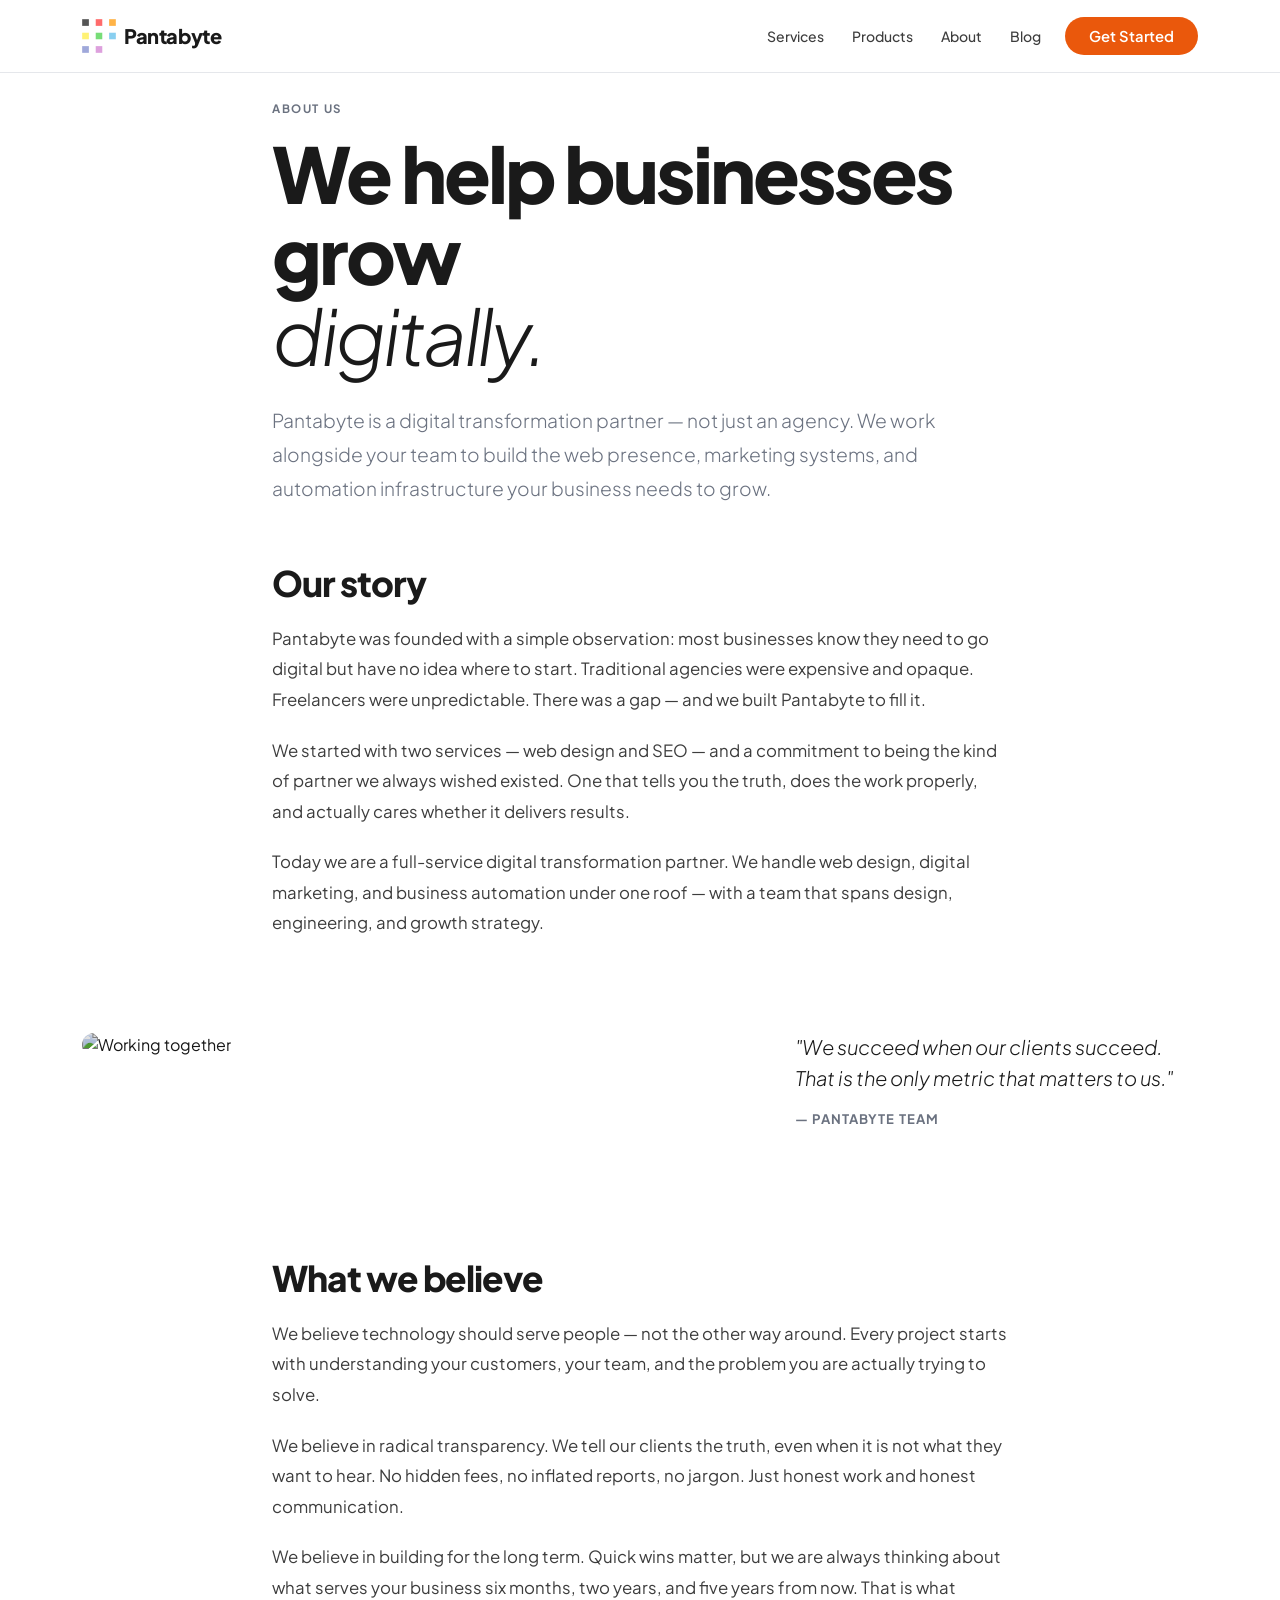
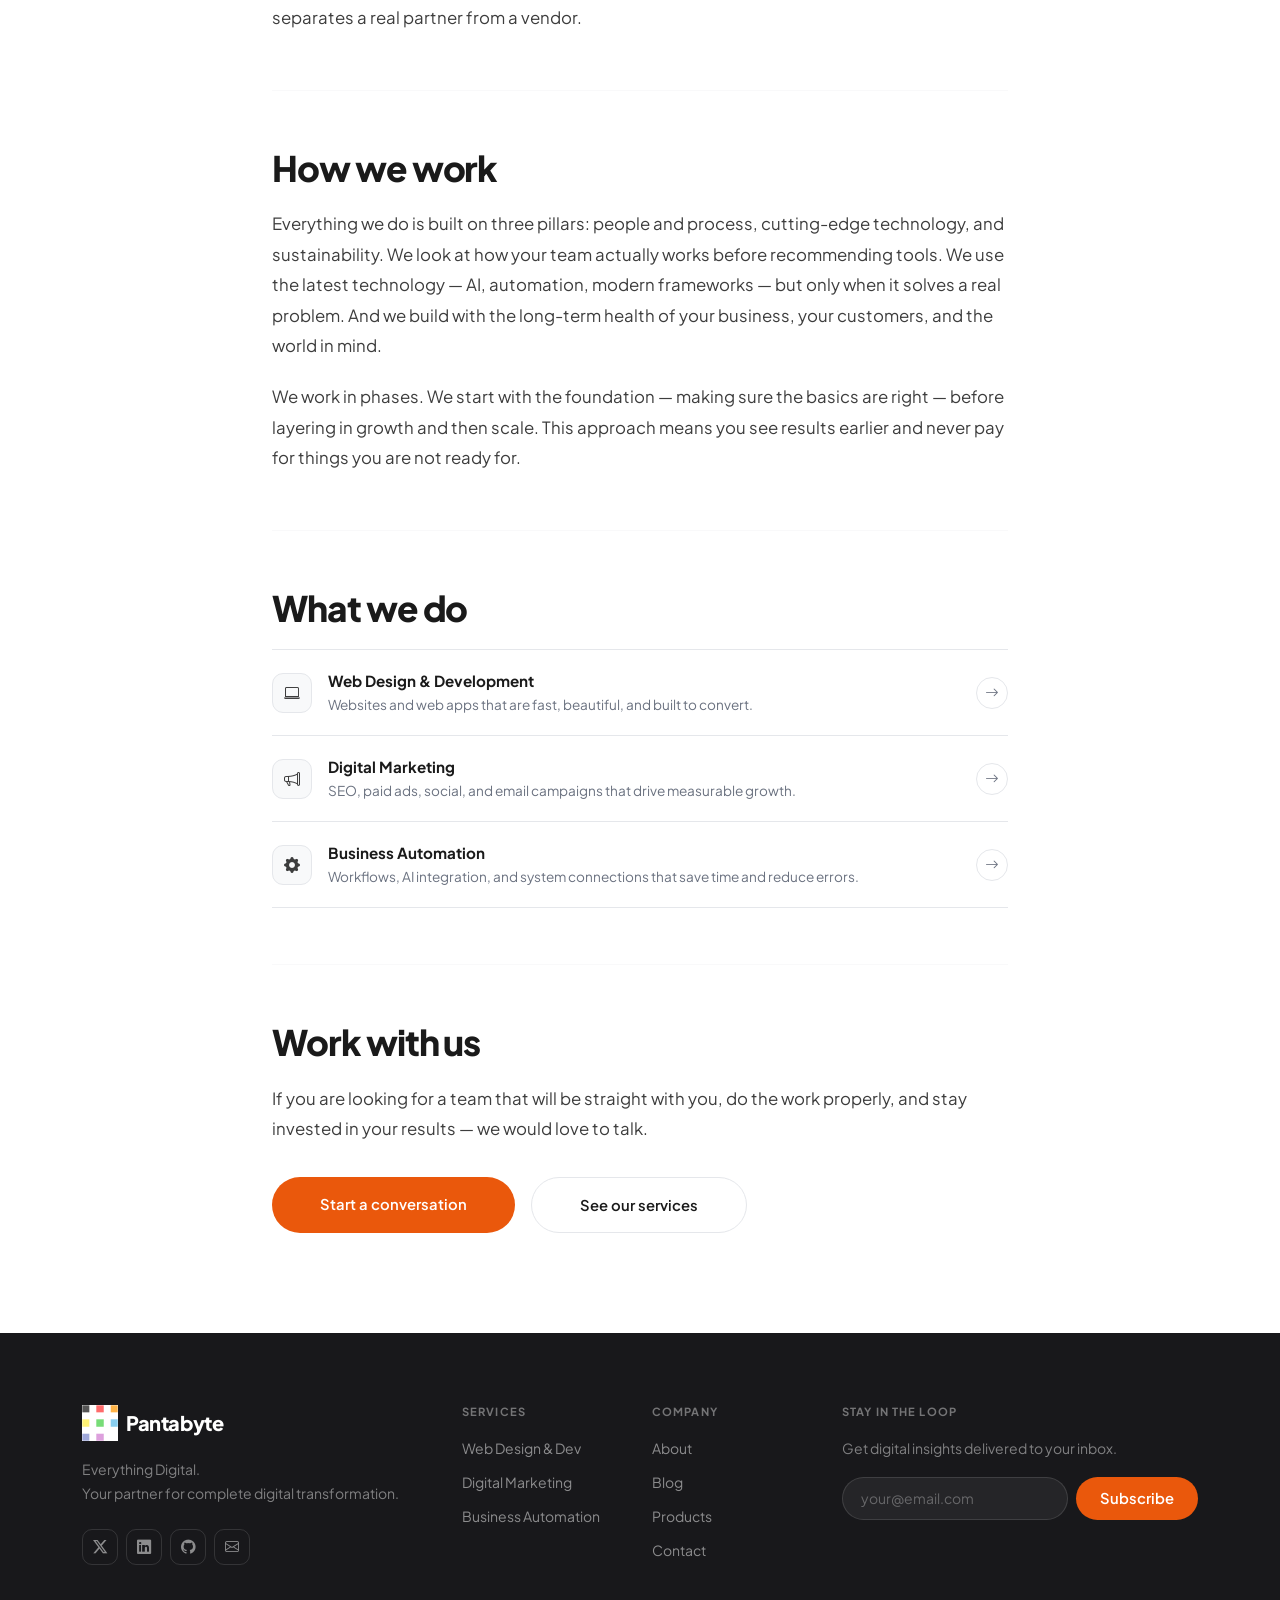
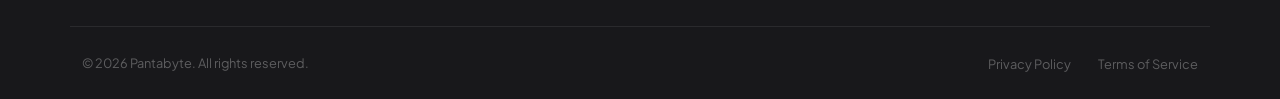
==== about.html @ 89fb47f7 "Add files via upload" ====
<!doctype html>
<html lang="en">
  <head>
    <meta charset="UTF-8" />
    <meta name="viewport" content="width=device-width, initial-scale=1.0" />
    <title>About — Pantabyte</title>
    <meta
      name="description"
      content="Learn about Pantabyte — who we are, what we believe, and why we do what we do."
    />

    <link
      href="https://cdn.jsdelivr.net/npm/bootstrap@5.3.3/dist/css/bootstrap.min.css"
      rel="stylesheet"
    />
    <link
      href="https://cdn.jsdelivr.net/npm/bootstrap-icons@1.11.3/font/bootstrap-icons.min.css"
      rel="stylesheet"
    />
    <link
      href="https://fonts.googleapis.com/css2?family=Plus+Jakarta+Sans:ital,wght@0,300;0,400;0,500;0,600;0,700;0,800;1,300;1,400&display=swap"
      rel="stylesheet"
    />

    <link rel="stylesheet" href="style.css" />
  </head>
  <body>
    <!-- Navbar -->
    <nav class="pb-nav navbar navbar-expand-lg">
      <div class="container-xl">
        <a
          href="index.html"
          class="navbar-brand d-flex align-items-center gap-2"
        >
          <img
            src="assets/images/Logo.png"
            alt="Pantabyte"
            class="pb-nav-logo"
          />
          <span class="pb-nav-brand">Pantabyte</span>
        </a>
        <button
          class="navbar-toggler border-0 shadow-none"
          type="button"
          data-bs-toggle="collapse"
          data-bs-target="#pbNav"
        >
          <i class="bi bi-list fs-2 pb-toggler-icon"></i>
        </button>
        <div class="collapse navbar-collapse" id="pbNav">
          <ul
            class="navbar-nav ms-auto align-items-lg-center gap-lg-1 mt-3 mt-lg-0"
          >
            <li class="nav-item">
              <a class="nav-link pb-nav-link" href="services.html">Services</a>
            </li>
            <li class="nav-item">
              <a class="nav-link pb-nav-link" href="products.html">Products</a>
            </li>
            <li class="nav-item">
              <a class="nav-link pb-nav-link" href="about.html">About</a>
            </li>
            <li class="nav-item">
              <a class="nav-link pb-nav-link" href="blog.html">Blog</a>
            </li>
            <li class="nav-item ms-lg-2 mt-2 mt-lg-0">
              <a
                href="contact.html"
                class="btn pb-btn-primary rounded-pill px-4 py-2"
                >Get Started</a
              >
            </li>
          </ul>
        </div>
      </div>
    </nav>

    <!-- About content -->
    <main class="pb-about-simple">
      <div class="container-xl">
        <div class="row justify-content-center">
          <div class="col-lg-8">
            <!-- Intro -->
            <p class="pb-as-label">About us</p>
            <h1 class="pb-as-h1">
              We help businesses grow<br />
              <em>digitally.</em>
            </h1>

            <p class="pb-as-lead">
              Pantabyte is a digital transformation partner — not just an
              agency. We work alongside your team to build the web presence,
              marketing systems, and automation infrastructure your business
              needs to grow.
            </p>
          </div>
        </div>
      </div>

      <!-- Full width image -->
      <!-- <div class="pb-as-img-full">
        <img
          src="https://picsum.photos/id/1005/1400/600"
          alt="Pantabyte team"
        />
      </div> -->

      <div class="container-xl">
        <div class="row justify-content-center">
          <div class="col-lg-8">
            <!-- Our story -->
            <h2 class="pb-as-h2">Our story</h2>
            <p class="pb-as-p">
              Pantabyte was founded with a simple observation: most businesses
              know they need to go digital but have no idea where to start.
              Traditional agencies were expensive and opaque. Freelancers were
              unpredictable. There was a gap — and we built Pantabyte to fill
              it.
            </p>
            <p class="pb-as-p">
              We started with two services — web design and SEO — and a
              commitment to being the kind of partner we always wished existed.
              One that tells you the truth, does the work properly, and actually
              cares whether it delivers results.
            </p>
            <p class="pb-as-p">
              Today we are a full-service digital transformation partner. We
              handle web design, digital marketing, and business automation
              under one roof — with a team that spans design, engineering, and
              growth strategy.
            </p>
          </div>
        </div>
      </div>

      <!-- Second image — offset -->
      <div class="pb-as-img-offset">
        <div class="container-xl">
          <div class="row">
            <div class="col-lg-6">
              <img
                src="https://picsum.photos/id/180/800/500"
                alt="Working together"
                class="w-100 rounded-4"
              />
            </div>
            <div class="col-lg-5 ms-auto d-flex align-items-center">
              <div class="pb-as-img-caption">
                <p class="pb-as-caption-quote">
                  "We succeed when our clients succeed. That is the only metric
                  that matters to us."
                </p>
                <p class="pb-as-caption-attr">— Pantabyte Team</p>
              </div>
            </div>
          </div>
        </div>
      </div>

      <div class="container-xl">
        <div class="row justify-content-center">
          <div class="col-lg-8">
            <!-- What we believe -->
            <h2 class="pb-as-h2">What we believe</h2>
            <p class="pb-as-p">
              We believe technology should serve people — not the other way
              around. Every project starts with understanding your customers,
              your team, and the problem you are actually trying to solve.
            </p>
            <p class="pb-as-p">
              We believe in radical transparency. We tell our clients the truth,
              even when it is not what they want to hear. No hidden fees, no
              inflated reports, no jargon. Just honest work and honest
              communication.
            </p>
            <p class="pb-as-p">
              We believe in building for the long term. Quick wins matter, but
              we are always thinking about what serves your business six months,
              two years, and five years from now. That is what separates a real
              partner from a vendor.
            </p>

            <!-- Divider -->
            <hr class="pb-as-divider" />

            <!-- How we work -->
            <h2 class="pb-as-h2">How we work</h2>
            <p class="pb-as-p">
              Everything we do is built on three pillars: people and process,
              cutting-edge technology, and sustainability. We look at how your
              team actually works before recommending tools. We use the latest
              technology — AI, automation, modern frameworks — but only when it
              solves a real problem. And we build with the long-term health of
              your business, your customers, and the world in mind.
            </p>
            <p class="pb-as-p">
              We work in phases. We start with the foundation — making sure the
              basics are right — before layering in growth and then scale. This
              approach means you see results earlier and never pay for things
              you are not ready for.
            </p>

            <!-- Divider -->
            <hr class="pb-as-divider" />

            <!-- Our services summary -->
            <h2 class="pb-as-h2">What we do</h2>

            <div class="pb-as-service-row">
              <div class="pb-as-service-icon"><i class="bi bi-laptop"></i></div>
              <div>
                <div class="pb-as-service-name">
                  Web Design &amp; Development
                </div>
                <div class="pb-as-service-desc">
                  Websites and web apps that are fast, beautiful, and built to
                  convert.
                </div>
              </div>
              <a href="services.html" class="pb-as-service-link ms-auto"
                ><i class="bi bi-arrow-right"></i
              ></a>
            </div>

            <div class="pb-as-service-row">
              <div class="pb-as-service-icon">
                <i class="bi bi-megaphone"></i>
              </div>
              <div>
                <div class="pb-as-service-name">Digital Marketing</div>
                <div class="pb-as-service-desc">
                  SEO, paid ads, social, and email campaigns that drive
                  measurable growth.
                </div>
              </div>
              <a href="services.html" class="pb-as-service-link ms-auto"
                ><i class="bi bi-arrow-right"></i
              ></a>
            </div>

            <div class="pb-as-service-row">
              <div class="pb-as-service-icon">
                <i class="bi bi-gear-fill"></i>
              </div>
              <div>
                <div class="pb-as-service-name">Business Automation</div>
                <div class="pb-as-service-desc">
                  Workflows, AI integration, and system connections that save
                  time and reduce errors.
                </div>
              </div>
              <a href="services.html" class="pb-as-service-link ms-auto"
                ><i class="bi bi-arrow-right"></i
              ></a>
            </div>

            <!-- Divider -->
            <hr class="pb-as-divider" />

            <!-- CTA text block -->
            <h2 class="pb-as-h2">Work with us</h2>
            <p class="pb-as-p">
              If you are looking for a team that will be straight with you, do
              the work properly, and stay invested in your results — we would
              love to talk.
            </p>
            <div class="d-flex flex-wrap gap-3 pb-as-cta-btns">
              <a
                href="contact.html"
                class="btn pb-btn-primary rounded-pill px-5 py-3"
                >Start a conversation</a
              >
              <a
                href="services.html"
                class="btn pb-btn-outline rounded-pill px-5 py-3"
                >See our services</a
              >
            </div>
          </div>
        </div>
      </div>
    </main>

    <!-- Footer -->
    <footer class="pb-footer">
      <div class="container-xl">
        <div class="row gy-5 pb-5 pb-footer-border">
          <div class="col-lg-4">
            <div class="d-flex align-items-center gap-2 mb-3">
              <img
                src="assets/images/Logo.png"
                alt="Pantabyte"
                style="height: 36px"
              />
              <span class="pb-nav-brand" style="color: #fff">Pantabyte</span>
            </div>
            <p class="pb-footer-muted">
              Everything Digital.<br />Your partner for complete digital
              transformation.
            </p>
            <div class="d-flex gap-2 mt-4">
              <a href="#" class="pb-social"><i class="bi bi-twitter-x"></i></a>
              <a href="#" class="pb-social"><i class="bi bi-linkedin"></i></a>
              <a href="#" class="pb-social"><i class="bi bi-github"></i></a>
              <a href="mailto:hello@pantabyte.com" class="pb-social"
                ><i class="bi bi-envelope"></i
              ></a>
            </div>
          </div>
          <div class="col-6 col-lg-2">
            <h6 class="pb-footer-head">Services</h6>
            <ul class="list-unstyled pb-flinks">
              <li><a href="services.html">Web Design &amp; Dev</a></li>
              <li><a href="services.html">Digital Marketing</a></li>
              <li><a href="services.html">Business Automation</a></li>
            </ul>
          </div>
          <div class="col-6 col-lg-2">
            <h6 class="pb-footer-head">Company</h6>
            <ul class="list-unstyled pb-flinks">
              <li><a href="about.html">About</a></li>
              <li><a href="blog.html">Blog</a></li>
              <li><a href="products.html">Products</a></li>
              <li><a href="contact.html">Contact</a></li>
            </ul>
          </div>
          <div class="col-lg-4">
            <h6 class="pb-footer-head">Stay in the loop</h6>
            <p class="pb-footer-muted small mb-3">
              Get digital insights delivered to your inbox.
            </p>
            <div class="d-flex gap-2">
              <input
                type="email"
                class="form-control pb-footer-input"
                placeholder="your@email.com"
              />
              <button
                class="btn pb-btn-primary rounded-pill px-4 fw-semibold flex-shrink-0"
              >
                Subscribe
              </button>
            </div>
          </div>
        </div>
        <div
          class="d-flex flex-column flex-md-row justify-content-between align-items-center py-4"
        >
          <p class="mb-0 pb-footer-copy">
            &copy; <span id="year"></span> Pantabyte. All rights reserved.
          </p>
          <div class="mt-2 mt-md-0">
            <a href="privacy-policy.html" class="pb-footer-bl"
              >Privacy Policy</a
            >
            <a href="#" class="pb-footer-bl ms-4">Terms of Service</a>
          </div>
        </div>
      </div>
    </footer>

    <script src="https://cdn.jsdelivr.net/npm/bootstrap@5.3.3/dist/js/bootstrap.bundle.min.js"></script>
    <script src="script.js"></script>
  </body>
</html>
---- style.css ----
@import url("https://fonts.googleapis.com/css2?family=Plus+Jakarta+Sans:ital,wght@0,300;0,400;0,500;0,600;0,700;0,800;1,300;1,400&display=swap");

/* Variables */
:root {
  --orange: #ea580c;
  --orange-lt: #f97316;
  --purple: #a855f7;
  --ink: #1a1a1a;
  --ink-2: #3d3d3d;
  --muted: #6b7280;
  --border: #e5e7eb;
  --surface: #f8f9fa;
  --white: #ffffff;
  --font: "Plus Jakarta Sans", system-ui, sans-serif;
}

/* Base */
*,
*::before,
*::after {
  box-sizing: border-box;
}
html {
  scroll-behavior: smooth;
}
body {
  font-family: var(--font);
  color: var(--ink);
  background: var(--white);
  overflow-x: hidden;
  -webkit-font-smoothing: antialiased;
}
.py-7 {
  padding-top: 6rem !important;
  padding-bottom: 6rem !important;
}
.object-fit-cover {
  object-fit: cover;
}

/* Navbar */
.pb-nav {
  position: fixed;
  top: 0;
  left: 0;
  right: 0;
  z-index: 1050;
  background: rgba(255, 255, 255, 0.94);
  backdrop-filter: blur(20px);
  -webkit-backdrop-filter: blur(20px);
  border-bottom: 1px solid var(--border);
  padding: 14px 0;
}
.pb-nav-logo {
  height: 34px;
}
.pb-nav-brand {
  font-family: var(--font);
  font-weight: 800;
  font-size: 1.25rem;
  color: var(--ink);
  letter-spacing: -0.02em;
}
.pb-nav-link {
  color: var(--ink-2) !important;
  font-size: 0.875rem;
  font-weight: 500;
  padding: 6px 12px !important;
  border-radius: 100px;
}
.pb-nav-link:hover {
  color: var(--ink) !important;
  background: var(--surface);
}
.pb-toggler-icon {
  color: var(--ink);
}

/* Buttons */
.pb-btn-primary {
  background: var(--orange);
  border: none;
  color: var(--white);
  font-weight: 600;
  font-size: 0.925rem;
}
.pb-btn-primary:hover,
.pb-btn-primary:focus {
  background: var(--orange-lt);
  color: var(--white);
}

.pb-btn-ghost {
  background: rgba(255, 255, 255, 0.1);
  border: 1.5px solid rgba(255, 255, 255, 0.4);
  color: var(--white);
  font-weight: 600;
  font-size: 0.925rem;
  backdrop-filter: blur(8px);
}
.pb-btn-ghost:hover {
  background: rgba(255, 255, 255, 0.18);
  border-color: rgba(255, 255, 255, 0.7);
  color: var(--white);
}

.pb-btn-white {
  background: var(--white);
  border: none;
  color: var(--ink);
  font-weight: 700;
}
.pb-btn-white:hover {
  background: #f1f3f4;
  color: var(--ink);
}

.pb-btn-ghost-w {
  background: transparent;
  border: 1.5px solid rgba(255, 255, 255, 0.4);
  color: var(--white);
  font-weight: 600;
}
.pb-btn-ghost-w:hover {
  background: rgba(255, 255, 255, 0.1);
  border-color: rgba(255, 255, 255, 0.7);
  color: var(--white);
}

.pb-btn-outline {
  background: transparent;
  border: 1.5px solid var(--border);
  color: var(--ink);
  font-weight: 600;
  font-size: 0.925rem;
}
.pb-btn-outline:hover {
  border-color: #bdc1c6;
  background: var(--surface);
  color: var(--ink);
}

/* Hero */
.pb-hero-wrap {
  background: var(--white);
}
.pb-hero {
  position: relative;
  min-height: 640px;
  background: url("assets/images/Hero.jpg") center / cover no-repeat;
  overflow: hidden;
  display: flex;
  align-items: center;
}
.pb-hero-overlay {
  position: absolute;
  inset: 0;
  background: rgba(12, 10, 9, 0.62);
  z-index: 1;
}
.pb-hero .container-xl {
  padding-top: 40px;
}
.pb-scroll-hint {
  position: absolute;
  bottom: 24px;
  left: 50%;
  transform: translateX(-50%);
  z-index: 3;
  color: rgba(255, 255, 255, 0.4);
  font-size: 1rem;
}
.pb-eyebrow {
  display: inline-block;
  font-size: 0.7rem;
  font-weight: 700;
  letter-spacing: 0.16em;
  text-transform: uppercase;
  color: rgba(255, 255, 255, 0.55);
  margin-bottom: 16px;
}
.pb-hero-h1 {
  font-size: clamp(2.2rem, 4.5vw, 4rem);
  font-weight: 800;
  line-height: 0.97;
  letter-spacing: -0.04em;
  color: var(--white);
  margin-bottom: 18px;
}
.pb-hero-h1 em {
  font-style: italic;
  font-weight: 300;
  color: var(--white);
}
.pb-hero-desc {
  font-size: 0.975rem;
  color: rgba(255, 255, 255, 0.68);
  max-width: 500px;
  margin: 0 auto 26px;
  line-height: 1.72;
  font-weight: 300;
}

/* Sections — shared */
.pb-section {
  padding: 96px 0;
}
.pb-section-white {
  background: var(--white);
}
.pb-section-gray {
  background: var(--surface);
}
.pb-label {
  font-size: 0.72rem;
  font-weight: 700;
  letter-spacing: 0.14em;
  text-transform: uppercase;
  color: var(--muted);
  margin-bottom: 10px;
}
.pb-label-light {
  color: rgba(255, 255, 255, 0.65);
}
.pb-h2 {
  font-size: clamp(2.2rem, 4.5vw, 3.5rem);
  font-weight: 800;
  letter-spacing: -0.035em;
  line-height: 1.05;
  color: var(--ink);
  margin-bottom: 0;
}
.pb-h2 em {
  font-style: italic;
  font-weight: 300;
  color: var(--ink);
}
.pb-section-sub {
  font-size: 1rem;
  color: var(--muted);
  line-height: 1.75;
  font-weight: 400;
  max-width: 420px;
}

/* Service cards */
.pb-card-feat {
  background: var(--white);
  border: 1px solid var(--border);
}
.pb-feat-img {
  min-height: 340px;
  overflow: hidden;
}
.pb-feat-img img {
  width: 100%;
  height: 100%;
  display: block;
}
.pb-card {
  background: var(--white);
  border: 1px solid var(--border);
}
.pb-card-img {
  height: 220px;
  overflow: hidden;
}
.pb-card-img img {
  width: 100%;
  height: 100%;
  display: block;
}
.pb-card-num {
  display: block;
  font-size: 0.7rem;
  font-weight: 700;
  letter-spacing: 0.1em;
  text-transform: uppercase;
  color: var(--muted);
  margin-bottom: 10px;
}
.pb-card-h {
  font-size: clamp(1.4rem, 2.5vw, 1.9rem);
  font-weight: 800;
  letter-spacing: -0.025em;
  line-height: 1.15;
  color: var(--ink);
  margin-bottom: 12px;
}
.pb-card-h-sm {
  font-size: 1.4rem;
  font-weight: 800;
  letter-spacing: -0.02em;
  color: var(--ink);
  margin-bottom: 10px;
}
.pb-card-p {
  font-size: 0.95rem;
  color: var(--muted);
  line-height: 1.72;
  margin-bottom: 20px;
}
.pb-card-p-sm {
  font-size: 0.9rem;
  color: var(--muted);
  line-height: 1.7;
  margin-bottom: 20px;
}
.pb-chip {
  display: inline-block;
  background: var(--surface);
  border: 1px solid var(--border);
  color: var(--ink-2);
  font-size: 0.72rem;
  font-weight: 600;
  padding: 4px 12px;
  border-radius: 100px;
}
.pb-card-link {
  font-size: 0.875rem;
  font-weight: 700;
  color: var(--ink);
  text-decoration: none;
}
.pb-card-link:hover {
  color: var(--orange);
}
.pb-card-link .bi {
  font-size: 0.9rem;
}

/* Philosophy pillars */
.pb-pillar {
  border: 1px solid var(--border);
}
.pb-pillar-light {
  background: var(--surface);
}
.pb-pillar-dark {
  background: #18181b;
  border-color: #18181b;
}
.pb-pill-icon {
  width: 46px;
  height: 46px;
  background: rgba(0, 0, 0, 0.06);
  border-radius: 13px;
  display: flex;
  align-items: center;
  justify-content: center;
  font-size: 1.15rem;
  color: var(--ink-2);
}
.pb-pill-icon-dark {
  background: rgba(255, 255, 255, 0.08);
  color: rgba(255, 255, 255, 0.7);
}
.pb-pill-num {
  font-size: 0.7rem;
  font-weight: 700;
  letter-spacing: 0.1em;
  text-transform: uppercase;
  color: var(--muted);
  margin-bottom: 10px;
}
.pb-pill-num-dark {
  color: rgba(255, 255, 255, 0.35);
}
.pb-pill-h {
  font-size: 1.1rem;
  font-weight: 800;
  letter-spacing: -0.015em;
  color: var(--ink);
  margin-bottom: 10px;
}
.pb-pill-h-dark {
  color: var(--white);
}
.pb-pill-p {
  font-size: 0.875rem;
  color: var(--muted);
  line-height: 1.7;
  margin-bottom: 0;
}
.pb-pill-p-dark {
  color: rgba(255, 255, 255, 0.5);
}

/* Why choose */
.pb-why-grid {
  border: 1px solid var(--border);
  border-radius: 20px;
  overflow: hidden;
  background: var(--white);
}
.pb-why-cell {
  border-right: 1px solid var(--border);
  border-bottom: 1px solid var(--border);
  background: var(--white);
}
.pb-why-cell:hover {
  background: var(--surface);
}
.pb-why-cell:nth-child(even) {
  border-right: none;
}
.pb-why-cell-nb {
  border-bottom: none;
}
.pb-wi {
  width: 42px;
  height: 42px;
  background: var(--surface);
  border: 1px solid var(--border);
  border-radius: 12px;
  display: flex;
  align-items: center;
  justify-content: center;
  color: var(--ink-2);
  font-size: 1rem;
}
.pb-wh {
  font-size: 0.975rem;
  font-weight: 700;
  letter-spacing: -0.01em;
  color: var(--ink);
  margin-bottom: 6px;
}
.pb-wp {
  font-size: 0.85rem;
  color: var(--muted);
  line-height: 1.65;
  margin-bottom: 0;
}

/* CTA section */
.pb-cta-section {
  position: relative;
  background: linear-gradient(
    135deg,
    var(--orange) 0%,
    #c2410c 40%,
    var(--purple) 100%
  );
  overflow: hidden;
}
.pb-cta-dots {
  position: absolute;
  inset: 0;
  background-image: radial-gradient(
    rgba(255, 255, 255, 0.07) 1px,
    transparent 1px
  );
  background-size: 26px 26px;
  pointer-events: none;
}
.pb-cta-h {
  font-size: clamp(2.4rem, 5vw, 4rem);
  font-weight: 800;
  letter-spacing: -0.04em;
  line-height: 1.05;
  color: var(--white);
  margin-bottom: 18px;
}
.pb-cta-h em {
  font-style: italic;
  font-weight: 300;
}
.pb-cta-sub {
  font-size: 1rem;
  color: rgba(255, 255, 255, 0.78);
  max-width: 480px;
  margin: 0 auto 36px;
  line-height: 1.75;
  font-weight: 300;
}
.pb-cta-email {
  font-size: 0.875rem;
  color: rgba(255, 255, 255, 0.65);
  margin-bottom: 0;
}
.pb-cta-email a {
  color: var(--white);
  font-weight: 600;
  text-decoration: none;
  border-bottom: 1px solid rgba(255, 255, 255, 0.4);
}
.pb-cta-email a:hover {
  border-color: var(--white);
}

/* Footer */
.pb-footer {
  background: #18181b;
  color: var(--white);
  padding-top: 72px;
}
.pb-footer-border {
  border-bottom: 1px solid rgba(255, 255, 255, 0.08) !important;
}
.pb-footer-head {
  font-size: 0.7rem;
  font-weight: 700;
  letter-spacing: 0.1em;
  text-transform: uppercase;
  color: rgba(255, 255, 255, 0.4);
  margin-bottom: 18px;
}
.pb-footer-muted {
  color: rgba(255, 255, 255, 0.45);
  line-height: 1.72;
  font-size: 0.875rem;
}
.pb-flinks {
  display: flex;
  flex-direction: column;
  gap: 10px;
}
.pb-flinks a {
  color: rgba(255, 255, 255, 0.5);
  text-decoration: none;
  font-size: 0.875rem;
}
.pb-flinks a:hover {
  color: var(--orange-lt);
}
.pb-social {
  display: inline-flex;
  align-items: center;
  justify-content: center;
  width: 36px;
  height: 36px;
  border: 1px solid rgba(255, 255, 255, 0.12);
  border-radius: 10px;
  color: rgba(255, 255, 255, 0.5);
  text-decoration: none;
  font-size: 0.9rem;
}
.pb-social:hover {
  background: var(--orange);
  border-color: var(--orange);
  color: var(--white);
}
.pb-footer-input {
  background: rgba(255, 255, 255, 0.06) !important;
  border: 1px solid rgba(255, 255, 255, 0.12) !important;
  color: var(--white) !important;
  border-radius: 100px !important;
  padding: 10px 18px !important;
  font-size: 0.875rem;
}
.pb-footer-input::placeholder {
  color: rgba(255, 255, 255, 0.3);
}
.pb-footer-input:focus {
  outline: none;
  box-shadow: none !important;
  border-color: rgba(234, 88, 12, 0.5) !important;
}
.pb-footer-copy {
  font-size: 0.8rem;
  color: rgba(255, 255, 255, 0.3);
  margin-bottom: 0;
}
.pb-footer-bl {
  font-size: 0.8rem;
  color: rgba(255, 255, 255, 0.3);
  text-decoration: none;
}
.pb-footer-bl:hover {
  color: var(--white);
}

/* Page header — inner pages */
.pb-page-header {
  padding: 120px 0 64px;
  background: var(--white);
  border-bottom: 1px solid var(--border);
}
.pb-page-title {
  font-size: clamp(2.4rem, 5vw, 4rem);
  font-weight: 800;
  letter-spacing: -0.035em;
  line-height: 1.05;
  color: var(--ink);
  margin-bottom: 16px;
}
.pb-page-sub {
  font-size: 1.05rem;
  color: var(--muted);
  max-width: 480px;
  line-height: 1.72;
  font-weight: 300;
  margin-bottom: 0;
}

/* Contact page */
.pb-contact-box {
  background: var(--white);
  border: 1px solid var(--border);
}
.pb-contact-left {
  border-right: 1px solid var(--border);
}
.pb-contact-right {
  background: #f8f9fa;
}
.pb-form-title {
  font-size: clamp(1.8rem, 3vw, 2.4rem);
  font-weight: 800;
  letter-spacing: -0.03em;
  line-height: 1.1;
  color: var(--ink);
}
.pb-form-sub {
  font-size: 0.9rem;
  color: var(--muted);
  line-height: 1.65;
}
.pb-form-label {
  display: block;
  font-size: 0.82rem;
  font-weight: 600;
  color: var(--ink-2);
  margin-bottom: 6px;
}
.pb-input {
  font-family: var(--font);
  font-size: 0.9rem;
  color: var(--ink);
  background: var(--surface) !important;
  border: 1px solid var(--border) !important;
  border-radius: 10px !important;
  padding: 10px 14px !important;
}
.pb-input:focus {
  box-shadow: none !important;
  border-color: var(--orange) !important;
  background: var(--white) !important;
}
.pb-input::placeholder {
  color: #b0b7c3;
}
.pb-input-icon-wrap {
  position: relative;
}
.pb-input-icon {
  position: absolute;
  left: 13px;
  top: 50%;
  transform: translateY(-50%);
  color: var(--muted);
  font-size: 0.9rem;
  z-index: 5;
  pointer-events: none;
}
.pb-input-icon-pad {
  padding-left: 36px !important;
}

/* Services page — detail cards */
.pb-service-detail-card {
  background: var(--white);
  border: 1px solid var(--border);
}
.pb-sdc-icon {
  width: 46px;
  height: 46px;
  background: var(--surface);
  border: 1px solid var(--border);
  border-radius: 13px;
  display: flex;
  align-items: center;
  justify-content: center;
  font-size: 1.1rem;
  color: var(--ink-2);
}
.pb-sdc-h {
  font-size: 1rem;
  font-weight: 700;
  letter-spacing: -0.01em;
  color: var(--ink);
  margin-bottom: 8px;
}
.pb-sdc-p {
  font-size: 0.875rem;
  color: var(--muted);
  line-height: 1.7;
  margin-bottom: 0;
}

/* Blog listing */
.pb-blog-feat {
  background: var(--white);
  border: 1px solid var(--border);
}
.pb-blog-feat-img {
  min-height: 320px;
  overflow: hidden;
}
.pb-blog-feat-img img {
  width: 100%;
  height: 100%;
  display: block;
}
.pb-blog-feat-title {
  font-size: clamp(1.4rem, 2.5vw, 2rem);
  font-weight: 800;
  letter-spacing: -0.025em;
  line-height: 1.2;
  color: var(--ink);
  margin-bottom: 14px;
}
.pb-blog-card {
  background: var(--white);
  border: 1px solid var(--border);
}
.pb-blog-img {
  height: 200px;
  overflow: hidden;
}
.pb-blog-img img {
  width: 100%;
  height: 100%;
  display: block;
}
.pb-blog-title {
  font-size: 1.05rem;
  font-weight: 700;
  letter-spacing: -0.015em;
  line-height: 1.3;
  color: var(--ink);
  margin-bottom: 8px;
}
.pb-blog-excerpt {
  font-size: 0.95rem;
  color: var(--muted);
  line-height: 1.72;
  margin-bottom: 0;
}
.pb-blog-excerpt-sm {
  font-size: 0.875rem;
  color: var(--muted);
  line-height: 1.68;
  margin-bottom: 0;
}
.pb-blog-cat {
  display: inline-block;
  font-size: 0.7rem;
  font-weight: 700;
  letter-spacing: 0.08em;
  text-transform: uppercase;
  color: var(--orange);
  background: rgba(234, 88, 12, 0.07);
  padding: 3px 10px;
  border-radius: 100px;
}
.pb-blog-date {
  font-size: 0.78rem;
  color: var(--muted);
}

/* Blog post page */
.pb-post-header {
  padding: 120px 0 48px;
  background: var(--white);
  border-bottom: 1px solid var(--border);
}
.pb-post-back {
  font-size: 0.85rem;
  font-weight: 600;
  color: var(--muted);
  text-decoration: none;
}
.pb-post-back:hover {
  color: var(--ink);
}
.pb-post-title {
  font-size: clamp(2rem, 5vw, 3.4rem);
  font-weight: 800;
  letter-spacing: -0.04em;
  line-height: 1.08;
  color: var(--ink);
  margin-bottom: 20px;
}
.pb-post-title em {
  font-style: italic;
  font-weight: 300;
}
.pb-post-lead {
  font-size: 1.1rem;
  color: var(--muted);
  line-height: 1.78;
  font-weight: 300;
  margin-bottom: 32px;
}
.pb-post-author-row {
  padding-top: 24px;
  border-top: 1px solid var(--border);
}
.pb-author-avatar {
  width: 44px;
  height: 44px;
  border-radius: 50%;
  background: var(--orange);
  color: var(--white);
  display: flex;
  align-items: center;
  justify-content: center;
  font-weight: 800;
  font-size: 1rem;
  flex-shrink: 0;
}
.pb-author-name {
  font-size: 0.9rem;
  font-weight: 700;
  color: var(--ink);
}
.pb-author-role {
  font-size: 0.78rem;
  color: var(--muted);
}
.pb-post-cover {
  padding: 40px 0;
  background: var(--white);
}
.pb-post-cover-img {
  height: 460px;
  object-fit: cover;
  display: block;
}
.pb-post-body-wrap {
  padding: 60px 0 80px;
  background: var(--white);
}
.pb-post-sidebar {
  position: sticky;
  top: 100px;
  padding-top: 4px;
}
.pb-sidebar-label {
  font-size: 0.72rem;
  font-weight: 700;
  letter-spacing: 0.1em;
  text-transform: uppercase;
  color: var(--muted);
}
.pb-social-light {
  display: inline-flex;
  align-items: center;
  justify-content: center;
  width: 36px;
  height: 36px;
  border: 1px solid var(--border);
  border-radius: 10px;
  color: var(--ink-2);
  text-decoration: none;
  font-size: 0.9rem;
}
.pb-social-light:hover {
  background: var(--orange);
  border-color: var(--orange);
  color: var(--white);
}
.pb-post-content {
  font-size: 1.05rem;
  line-height: 1.82;
  color: var(--ink-2);
}
.pb-post-content p {
  margin-bottom: 24px;
}
.pb-post-content h2 {
  font-size: clamp(1.3rem, 2.5vw, 1.8rem);
  font-weight: 800;
  letter-spacing: -0.02em;
  color: var(--ink);
  margin-top: 48px;
  margin-bottom: 16px;
}
.pb-post-content ul {
  padding-left: 20px;
  margin-bottom: 24px;
}
.pb-post-content ul li {
  margin-bottom: 8px;
  color: var(--ink-2);
}
.pb-post-content strong {
  font-weight: 700;
  color: var(--ink);
}
.pb-post-content em {
  font-style: italic;
}
.pb-post-callout {
  display: flex;
  gap: 16px;
  align-items: flex-start;
  background: rgba(234, 88, 12, 0.05);
  border-left: 3px solid var(--orange);
  border-radius: 0 10px 10px 0;
  padding: 20px 24px;
  margin: 32px 0;
}
.pb-post-callout i {
  color: var(--orange);
  font-size: 1.1rem;
  flex-shrink: 0;
  margin-top: 3px;
}
.pb-post-callout p {
  margin-bottom: 0;
  font-size: 0.95rem;
  color: var(--ink-2);
  line-height: 1.7;
}
.pb-post-callout-warn {
  background: rgba(245, 158, 11, 0.05);
  border-left-color: #f59e0b;
}
.pb-post-callout-warn i {
  color: #f59e0b;
}
.pb-post-cta-inner {
  background: linear-gradient(
    135deg,
    var(--orange) 0%,
    #c2410c 40%,
    var(--purple) 100%
  );
  position: relative;
  overflow: hidden;
}
.pb-post-cta-title {
  font-size: 1.6rem;
  font-weight: 800;
  letter-spacing: -0.025em;
  color: var(--white);
  margin-bottom: 10px;
}
.pb-post-cta-sub {
  font-size: 0.95rem;
  color: rgba(255, 255, 255, 0.75);
  margin-bottom: 24px;
  font-weight: 300;
}

/* Products page */
.pb-products-header {
  padding: 120px 0 56px;
  background: var(--white);
  border-bottom: 1px solid var(--border);
}
.pb-filter-btn {
  background: transparent;
  border: 1px solid var(--border);
  color: var(--ink-2);
  font-family: var(--font);
  font-size: 0.85rem;
  font-weight: 600;
  padding: 8px 20px;
  border-radius: 100px;
  cursor: pointer;
  transition: all 0.2s;
}
.pb-filter-btn:hover {
  background: var(--surface);
  border-color: #d1d5db;
}
.pb-filter-active {
  background: var(--ink) !important;
  border-color: var(--ink) !important;
  color: var(--white) !important;
}
.pb-products-section {
  padding: 64px 0 80px;
  background: var(--surface);
}
.pb-product-cat-title {
  font-size: 0.72rem;
  font-weight: 700;
  letter-spacing: 0.14em;
  text-transform: uppercase;
  color: var(--muted);
  margin-bottom: 20px;
  padding-bottom: 12px;
  border-bottom: 1px solid var(--border);
}
.pb-product-card {
  background: var(--white);
  border: 1px solid var(--border);
  transition:
    box-shadow 0.2s,
    transform 0.2s;
}
.pb-product-card:hover {
  box-shadow: 0 8px 32px rgba(0, 0, 0, 0.07);
  transform: translateY(-3px);
}
.pb-product-icon {
  width: 52px;
  height: 52px;
  border-radius: 14px;
  display: flex;
  align-items: center;
  justify-content: center;
  font-size: 1.3rem;
  margin-bottom: 18px;
}
.pb-product-name {
  font-size: 1.05rem;
  font-weight: 700;
  letter-spacing: -0.01em;
  color: var(--ink);
  margin-bottom: 8px;
}
.pb-product-desc {
  font-size: 0.875rem;
  color: var(--muted);
  line-height: 1.68;
  margin-bottom: 20px;
  flex-grow: 1;
}
.pb-product-link {
  font-size: 0.85rem;
  font-weight: 700;
  color: var(--ink);
  text-decoration: none;
  display: inline-flex;
  align-items: center;
  gap: 6px;
  transition:
    color 0.2s,
    gap 0.2s;
}
.pb-product-link:hover {
  color: var(--orange);
  gap: 10px;
}

/* Privacy policy page */
.pb-legal-header {
  padding: 120px 0 56px;
  background: var(--white);
  border-bottom: 1px solid var(--border);
}
.pb-legal-title {
  font-size: clamp(2.4rem, 5vw, 4rem);
  font-weight: 800;
  letter-spacing: -0.035em;
  line-height: 1.05;
  color: var(--ink);
  margin-bottom: 10px;
}
.pb-legal-updated {
  font-size: 0.85rem;
  color: var(--muted);
  margin-bottom: 20px;
}
.pb-legal-intro {
  font-size: 1.05rem;
  color: var(--muted);
  max-width: 600px;
  line-height: 1.75;
  font-weight: 300;
  margin-bottom: 0;
}
.pb-legal-wrap {
  padding: 60px 0 100px;
  background: var(--white);
}
.pb-legal-toc {
  position: sticky;
  top: 100px;
}
.pb-toc-label {
  font-size: 0.72rem;
  font-weight: 700;
  letter-spacing: 0.12em;
  text-transform: uppercase;
  color: var(--muted);
  margin-bottom: 16px;
}
.pb-toc-list {
  list-style: none;
  padding: 0;
  margin: 0;
  display: flex;
  flex-direction: column;
  gap: 2px;
}
.pb-toc-link {
  display: block;
  font-size: 0.875rem;
  color: var(--muted);
  text-decoration: none;
  padding: 6px 12px;
  border-radius: 8px;
  border-left: 2px solid transparent;
  transition: all 0.2s;
}
.pb-toc-link:hover {
  color: var(--ink);
  background: var(--surface);
}
.pb-toc-active {
  color: var(--orange) !important;
  border-left-color: var(--orange) !important;
  background: rgba(234, 88, 12, 0.05) !important;
  font-weight: 600;
}
.pb-legal-body {
  max-width: 680px;
}
.pb-legal-section {
  padding-bottom: 56px;
  margin-bottom: 56px;
  border-bottom: 1px solid var(--border);
}
.pb-legal-section:last-child {
  border-bottom: none;
  margin-bottom: 0;
}
.pb-legal-section-num {
  font-size: 0.72rem;
  font-weight: 700;
  letter-spacing: 0.12em;
  color: var(--orange);
  margin-bottom: 10px;
}
.pb-legal-h2 {
  font-size: 1.6rem;
  font-weight: 800;
  letter-spacing: -0.025em;
  color: var(--ink);
  margin-bottom: 16px;
}
.pb-legal-h3 {
  font-size: 1rem;
  font-weight: 700;
  color: var(--ink);
  margin-top: 28px;
  margin-bottom: 10px;
}
.pb-legal-body p {
  font-size: 0.975rem;
  color: var(--ink-2);
  line-height: 1.8;
  margin-bottom: 16px;
}
.pb-legal-list {
  padding-left: 20px;
  margin-bottom: 16px;
}
.pb-legal-list li {
  font-size: 0.975rem;
  color: var(--ink-2);
  line-height: 1.75;
  margin-bottom: 6px;
}
.pb-legal-link {
  color: var(--orange);
  text-decoration: none;
  font-weight: 600;
}
.pb-legal-link:hover {
  color: var(--orange-lt);
}
.pb-legal-callout {
  display: flex;
  gap: 14px;
  align-items: flex-start;
  background: rgba(234, 88, 12, 0.05);
  border-left: 3px solid var(--orange);
  border-radius: 0 10px 10px 0;
  padding: 18px 20px;
  margin: 24px 0;
}
.pb-legal-callout i {
  color: var(--orange);
  font-size: 1rem;
  flex-shrink: 0;
  margin-top: 2px;
}
.pb-legal-callout p {
  margin-bottom: 0 !important;
  font-size: 0.9rem;
  color: var(--ink-2);
}
.pb-legal-table {
  border: 1px solid var(--border);
  border-radius: 12px;
  overflow: hidden;
  margin: 20px 0;
}
.pb-lt-row {
  display: grid;
  grid-template-columns: 1fr 2fr 1fr;
  border-bottom: 1px solid var(--border);
}
.pb-lt-row:last-child {
  border-bottom: none;
}
.pb-lt-header {
  background: var(--surface);
}
.pb-lt-cell {
  padding: 12px 16px;
  font-size: 0.875rem;
  color: var(--ink-2);
}
.pb-lt-header .pb-lt-cell {
  font-size: 0.75rem;
  font-weight: 700;
  letter-spacing: 0.06em;
  text-transform: uppercase;
  color: var(--muted);
}
.pb-legal-right-card {
  background: var(--surface);
  border: 1px solid var(--border);
  display: flex;
  flex-direction: column;
  gap: 6px;
}
.pb-lrc-icon {
  font-size: 1.1rem;
  color: var(--orange);
}
.pb-lrc-title {
  font-size: 0.9rem;
  font-weight: 700;
  color: var(--ink);
}
.pb-lrc-desc {
  font-size: 0.8rem;
  color: var(--muted);
  line-height: 1.5;
}
.pb-legal-contact-box {
  background: var(--surface);
  border: 1px solid var(--border);
}
.pb-lcc-icon {
  width: 36px;
  height: 36px;
  background: var(--white);
  border: 1px solid var(--border);
  border-radius: 10px;
  display: flex;
  align-items: center;
  justify-content: center;
  color: var(--ink-2);
  font-size: 0.9rem;
  flex-shrink: 0;
}
.pb-lcc-label {
  font-size: 0.72rem;
  font-weight: 700;
  letter-spacing: 0.08em;
  text-transform: uppercase;
  color: var(--muted);
  margin-bottom: 2px;
}
.pb-lcc-value {
  font-size: 0.9rem;
  font-weight: 500;
  color: var(--ink);
}

/* About page */
.pb-about-simple {
  padding-top: 100px;
  padding-bottom: 100px;
}
.pb-as-label {
  font-size: 0.72rem;
  font-weight: 700;
  letter-spacing: 0.14em;
  text-transform: uppercase;
  color: var(--muted);
  margin-bottom: 16px;
}
.pb-as-h1 {
  font-size: clamp(2.8rem, 6vw, 5rem);
  font-weight: 800;
  letter-spacing: -0.04em;
  line-height: 1.05;
  color: var(--ink);
  margin-bottom: 28px;
}
.pb-as-h1 em {
  font-style: italic;
  font-weight: 300;
}
.pb-as-lead {
  font-size: 1.2rem;
  color: var(--muted);
  line-height: 1.78;
  font-weight: 300;
  margin-bottom: 0;
}
.pb-as-img-full {
  margin: 72px 0;
}
.pb-as-img-full img {
  width: 100%;
  height: 480px;
  object-fit: cover;
  display: block;
  filter: brightness(0.88);
}
.pb-as-h2 {
  font-size: clamp(1.6rem, 3vw, 2.2rem);
  font-weight: 800;
  letter-spacing: -0.03em;
  color: var(--ink);
  margin-top: 56px;
  margin-bottom: 20px;
}
.pb-as-p {
  font-size: 1.05rem;
  color: var(--ink-2);
  line-height: 1.82;
  margin-bottom: 20px;
}
.pb-as-divider {
  border: none;
  border-top: 1px solid var(--border);
  margin: 56px 0 0;
}
.pb-as-img-offset {
  margin: 72px 0;
}
.pb-as-img-offset img {
  height: 380px;
  object-fit: cover;
  filter: brightness(0.88);
}
.pb-as-img-caption {
  padding: 0 0 0 48px;
}
.pb-as-caption-quote {
  font-size: 1.25rem;
  font-style: italic;
  font-weight: 300;
  color: var(--ink);
  line-height: 1.55;
  margin-bottom: 16px;
}
.pb-as-caption-attr {
  font-size: 0.82rem;
  font-weight: 700;
  letter-spacing: 0.08em;
  text-transform: uppercase;
  color: var(--muted);
  margin-bottom: 0;
}
.pb-as-service-row {
  display: flex;
  align-items: center;
  gap: 16px;
  padding: 20px 0;
  border-bottom: 1px solid var(--border);
}
.pb-as-service-row:first-of-type {
  border-top: 1px solid var(--border);
}
.pb-as-service-icon {
  width: 40px;
  height: 40px;
  border-radius: 11px;
  background: var(--surface);
  border: 1px solid var(--border);
  display: flex;
  align-items: center;
  justify-content: center;
  color: var(--ink-2);
  font-size: 1rem;
  flex-shrink: 0;
}
.pb-as-service-name {
  font-size: 0.95rem;
  font-weight: 700;
  color: var(--ink);
  margin-bottom: 2px;
}
.pb-as-service-desc {
  font-size: 0.85rem;
  color: var(--muted);
}
.pb-as-service-link {
  width: 32px;
  height: 32px;
  border-radius: 50%;
  border: 1px solid var(--border);
  display: flex;
  align-items: center;
  justify-content: center;
  color: var(--muted);
  text-decoration: none;
  flex-shrink: 0;
  font-size: 0.85rem;
  transition: all 0.2s;
}
.pb-as-service-link:hover {
  background: var(--orange);
  border-color: var(--orange);
  color: var(--white);
}
.pb-as-cta-btns {
  margin-top: 32px;
}

/* Responsive */
@media (max-width: 768px) {
  .pb-section {
    padding: 64px 0;
  }
  .pb-hero-h1 {
    letter-spacing: -0.03em;
  }
  .pb-feat-img {
    min-height: 200px;
  }
  .pb-cta-section {
    padding: 0;
  }
  .pb-as-img-full img {
    height: 260px;
  }
  .pb-as-img-caption {
    padding: 32px 0 0;
  }
}
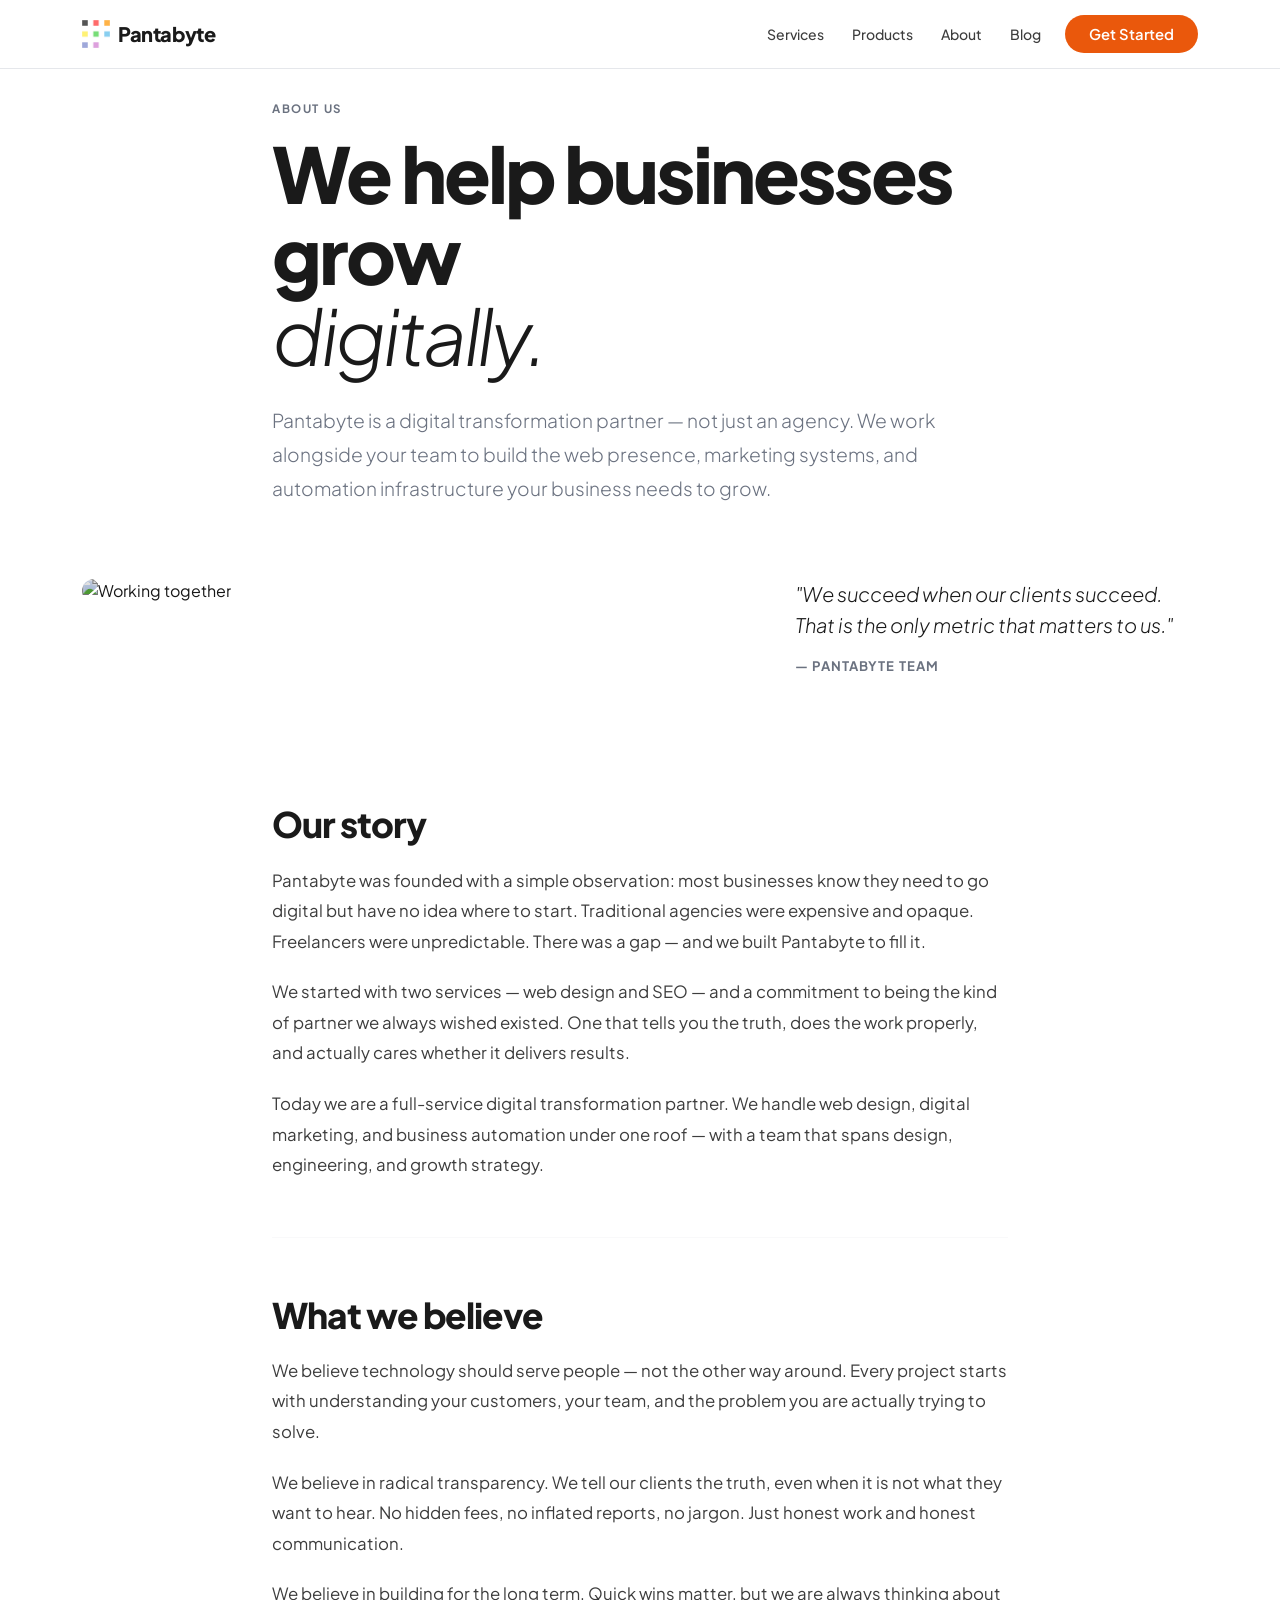
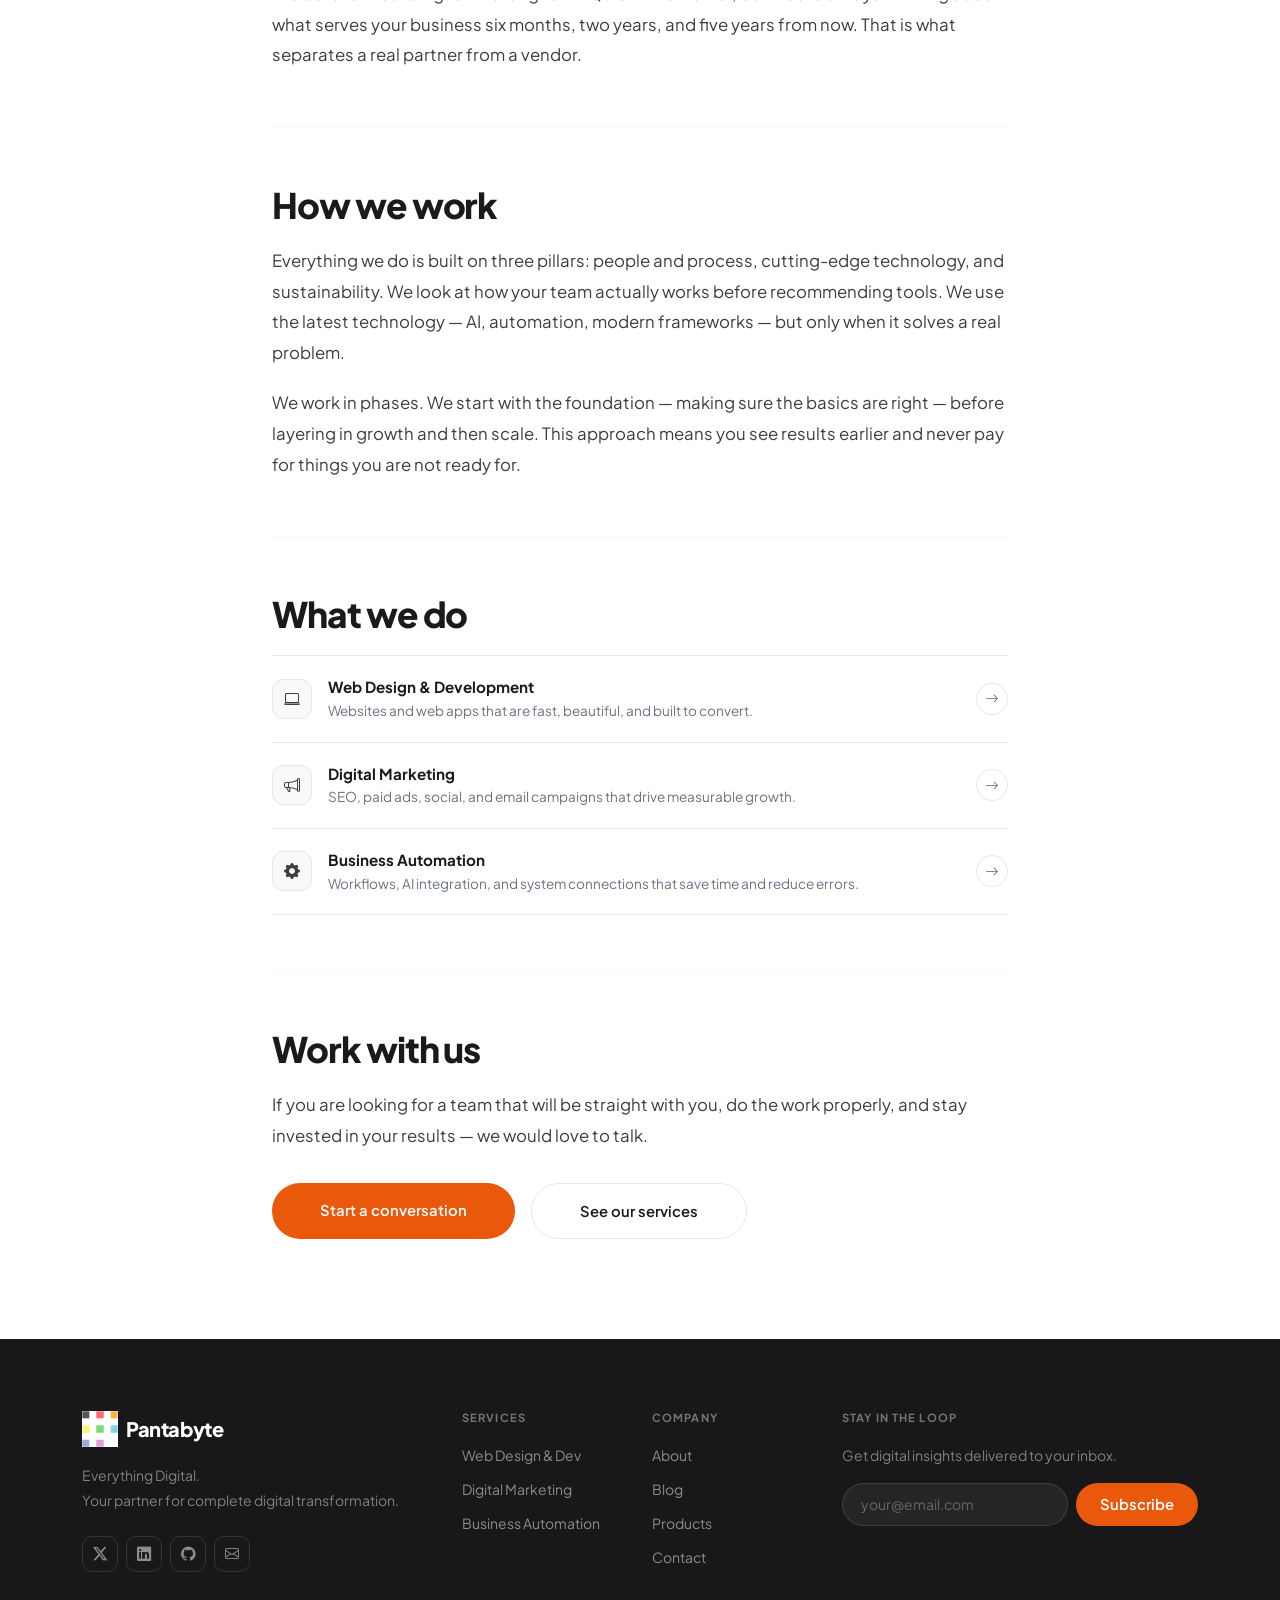
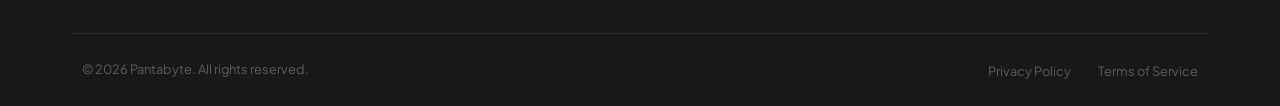
==== commit b83b16c9: "add animations" ====
--- a/about.html
+++ b/about.html
@@ -8,7 +8,6 @@
       name="description"
       content="Learn about Pantabyte — who we are, what we believe, and why we do what we do."
     />
-
     <link
       href="https://cdn.jsdelivr.net/npm/bootstrap@5.3.3/dist/css/bootstrap.min.css"
       rel="stylesheet"
@@ -21,7 +20,6 @@
       href="https://fonts.googleapis.com/css2?family=Plus+Jakarta+Sans:ital,wght@0,300;0,400;0,500;0,600;0,700;0,800;1,300;1,400&display=swap"
       rel="stylesheet"
     />
-
     <link rel="stylesheet" href="style.css" />
   </head>
   <body>
@@ -75,19 +73,16 @@
       </div>
     </nav>
 
-    <!-- About content -->
+    <!-- About -->
     <main class="pb-about-simple">
       <div class="container-xl">
         <div class="row justify-content-center">
           <div class="col-lg-8">
-            <!-- Intro -->
-            <p class="pb-as-label">About us</p>
-            <h1 class="pb-as-h1">
-              We help businesses grow<br />
-              <em>digitally.</em>
+            <p class="pb-as-label reveal">About us</p>
+            <h1 class="pb-as-h1 reveal">
+              We help businesses grow<br /><em>digitally.</em>
             </h1>
-
-            <p class="pb-as-lead">
+            <p class="pb-as-lead reveal">
               Pantabyte is a digital transformation partner — not just an
               agency. We work alongside your team to build the web presence,
               marketing systems, and automation infrastructure your business
@@ -97,44 +92,7 @@
         </div>
       </div>
 
-      <!-- Full width image -->
-      <!-- <div class="pb-as-img-full">
-        <img
-          src="https://picsum.photos/id/1005/1400/600"
-          alt="Pantabyte team"
-        />
-      </div> -->
-
-      <div class="container-xl">
-        <div class="row justify-content-center">
-          <div class="col-lg-8">
-            <!-- Our story -->
-            <h2 class="pb-as-h2">Our story</h2>
-            <p class="pb-as-p">
-              Pantabyte was founded with a simple observation: most businesses
-              know they need to go digital but have no idea where to start.
-              Traditional agencies were expensive and opaque. Freelancers were
-              unpredictable. There was a gap — and we built Pantabyte to fill
-              it.
-            </p>
-            <p class="pb-as-p">
-              We started with two services — web design and SEO — and a
-              commitment to being the kind of partner we always wished existed.
-              One that tells you the truth, does the work properly, and actually
-              cares whether it delivers results.
-            </p>
-            <p class="pb-as-p">
-              Today we are a full-service digital transformation partner. We
-              handle web design, digital marketing, and business automation
-              under one roof — with a team that spans design, engineering, and
-              growth strategy.
-            </p>
-          </div>
-        </div>
-      </div>
-
-      <!-- Second image — offset -->
-      <div class="pb-as-img-offset">
+      <div class="pb-as-img-offset reveal">
         <div class="container-xl">
           <div class="row">
             <div class="col-lg-6">
@@ -160,53 +118,70 @@
       <div class="container-xl">
         <div class="row justify-content-center">
           <div class="col-lg-8">
-            <!-- What we believe -->
-            <h2 class="pb-as-h2">What we believe</h2>
-            <p class="pb-as-p">
+            <h2 class="pb-as-h2 reveal">Our story</h2>
+            <p class="pb-as-p reveal">
+              Pantabyte was founded with a simple observation: most businesses
+              know they need to go digital but have no idea where to start.
+              Traditional agencies were expensive and opaque. Freelancers were
+              unpredictable. There was a gap — and we built Pantabyte to fill
+              it.
+            </p>
+            <p class="pb-as-p reveal">
+              We started with two services — web design and SEO — and a
+              commitment to being the kind of partner we always wished existed.
+              One that tells you the truth, does the work properly, and actually
+              cares whether it delivers results.
+            </p>
+            <p class="pb-as-p reveal">
+              Today we are a full-service digital transformation partner. We
+              handle web design, digital marketing, and business automation
+              under one roof — with a team that spans design, engineering, and
+              growth strategy.
+            </p>
+
+            <hr class="pb-as-divider" />
+
+            <h2 class="pb-as-h2 reveal">What we believe</h2>
+            <p class="pb-as-p reveal">
               We believe technology should serve people — not the other way
               around. Every project starts with understanding your customers,
               your team, and the problem you are actually trying to solve.
             </p>
-            <p class="pb-as-p">
+            <p class="pb-as-p reveal">
               We believe in radical transparency. We tell our clients the truth,
               even when it is not what they want to hear. No hidden fees, no
               inflated reports, no jargon. Just honest work and honest
               communication.
             </p>
-            <p class="pb-as-p">
+            <p class="pb-as-p reveal">
               We believe in building for the long term. Quick wins matter, but
               we are always thinking about what serves your business six months,
               two years, and five years from now. That is what separates a real
               partner from a vendor.
             </p>
 
-            <!-- Divider -->
             <hr class="pb-as-divider" />
 
-            <!-- How we work -->
-            <h2 class="pb-as-h2">How we work</h2>
-            <p class="pb-as-p">
+            <h2 class="pb-as-h2 reveal">How we work</h2>
+            <p class="pb-as-p reveal">
               Everything we do is built on three pillars: people and process,
               cutting-edge technology, and sustainability. We look at how your
               team actually works before recommending tools. We use the latest
               technology — AI, automation, modern frameworks — but only when it
-              solves a real problem. And we build with the long-term health of
-              your business, your customers, and the world in mind.
-            </p>
-            <p class="pb-as-p">
+              solves a real problem.
+            </p>
+            <p class="pb-as-p reveal">
               We work in phases. We start with the foundation — making sure the
               basics are right — before layering in growth and then scale. This
               approach means you see results earlier and never pay for things
               you are not ready for.
             </p>
 
-            <!-- Divider -->
             <hr class="pb-as-divider" />
 
-            <!-- Our services summary -->
-            <h2 class="pb-as-h2">What we do</h2>
-
-            <div class="pb-as-service-row">
+            <h2 class="pb-as-h2 reveal">What we do</h2>
+
+            <div class="pb-as-service-row reveal">
               <div class="pb-as-service-icon"><i class="bi bi-laptop"></i></div>
               <div>
                 <div class="pb-as-service-name">
@@ -222,7 +197,7 @@
               ></a>
             </div>
 
-            <div class="pb-as-service-row">
+            <div class="pb-as-service-row reveal">
               <div class="pb-as-service-icon">
                 <i class="bi bi-megaphone"></i>
               </div>
@@ -238,7 +213,7 @@
               ></a>
             </div>
 
-            <div class="pb-as-service-row">
+            <div class="pb-as-service-row reveal">
               <div class="pb-as-service-icon">
                 <i class="bi bi-gear-fill"></i>
               </div>
@@ -254,17 +229,15 @@
               ></a>
             </div>
 
-            <!-- Divider -->
             <hr class="pb-as-divider" />
 
-            <!-- CTA text block -->
-            <h2 class="pb-as-h2">Work with us</h2>
-            <p class="pb-as-p">
+            <h2 class="pb-as-h2 reveal">Work with us</h2>
+            <p class="pb-as-p reveal">
               If you are looking for a team that will be straight with you, do
               the work properly, and stay invested in your results — we would
               love to talk.
             </p>
-            <div class="d-flex flex-wrap gap-3 pb-as-cta-btns">
+            <div class="d-flex flex-wrap gap-3 pb-as-cta-btns reveal">
               <a
                 href="contact.html"
                 class="btn pb-btn-primary rounded-pill px-5 py-3"
@@ -358,7 +331,6 @@
         </div>
       </div>
     </footer>
-
     <script src="https://cdn.jsdelivr.net/npm/bootstrap@5.3.3/dist/js/bootstrap.bundle.min.js"></script>
     <script src="script.js"></script>
   </body>
--- a/style.css
+++ b/style.css
@@ -20,9 +20,9 @@
 *::after {
   box-sizing: border-box;
 }
-html {
+/* html {
   scroll-behavior: smooth;
-}
+} */
 body {
   font-family: var(--font);
   color: var(--ink);
@@ -52,7 +52,7 @@
   padding: 14px 0;
 }
 .pb-nav-logo {
-  height: 34px;
+  height: 28px;
 }
 .pb-nav-brand {
   font-family: var(--font);
@@ -89,7 +89,6 @@
   background: var(--orange-lt);
   color: var(--white);
 }
-
 .pb-btn-ghost {
   background: rgba(255, 255, 255, 0.1);
   border: 1.5px solid rgba(255, 255, 255, 0.4);
@@ -103,7 +102,6 @@
   border-color: rgba(255, 255, 255, 0.7);
   color: var(--white);
 }
-
 .pb-btn-white {
   background: var(--white);
   border: none;
@@ -114,7 +112,6 @@
   background: #f1f3f4;
   color: var(--ink);
 }
-
 .pb-btn-ghost-w {
   background: transparent;
   border: 1.5px solid rgba(255, 255, 255, 0.4);
@@ -126,7 +123,6 @@
   border-color: rgba(255, 255, 255, 0.7);
   color: var(--white);
 }
-
 .pb-btn-outline {
   background: transparent;
   border: 1.5px solid var(--border);
@@ -1434,3 +1430,70 @@
     padding: 32px 0 0;
   }
 }
+
+/* Animations */
+
+@keyframes fadeUp {
+  from {
+    opacity: 0;
+    transform: translateY(30px);
+  }
+  to {
+    opacity: 1;
+    transform: translateY(0);
+  }
+}
+
+.pb-eyebrow {
+  animation: fadeUp 0.6s ease both 0.1s;
+}
+.pb-hero-h1 {
+  animation: fadeUp 0.6s ease both 0.25s;
+}
+.pb-hero-desc {
+  animation: fadeUp 0.6s ease both 0.4s;
+}
+.pb-hero-btns {
+  animation: fadeUp 0.6s ease both 0.55s;
+}
+
+.pb-page-header {
+  animation: fadeUp 0.8s ease both 0.1s;
+}
+.pb-products-header {
+  animation: fadeUp 0.8s ease both 0.1s;
+}
+.pb-legal-header {
+  animation: fadeUp 0.8s ease both 0.1s;
+}
+.pb-post-header {
+  animation: fadeUp 0.8s ease both 0.1s;
+}
+.pb-about-simple {
+  animation: fadeUp 0.8s ease both 0.1s;
+}
+.pb-contact-box {
+  animation: fadeUp 0.8s ease both 0.2s;
+}
+
+/* Scroll reveal */
+.reveal {
+  opacity: 0;
+  transform: translateY(24px);
+  transition:
+    opacity 0.8s ease,
+    transform 0.8s ease;
+}
+.reveal.in-view {
+  opacity: 1;
+  transform: none;
+}
+.reveal-d1 {
+  transition-delay: 0.15s;
+}
+.reveal-d2 {
+  transition-delay: 0.3s;
+}
+.reveal-d3 {
+  transition-delay: 0.45s;
+}
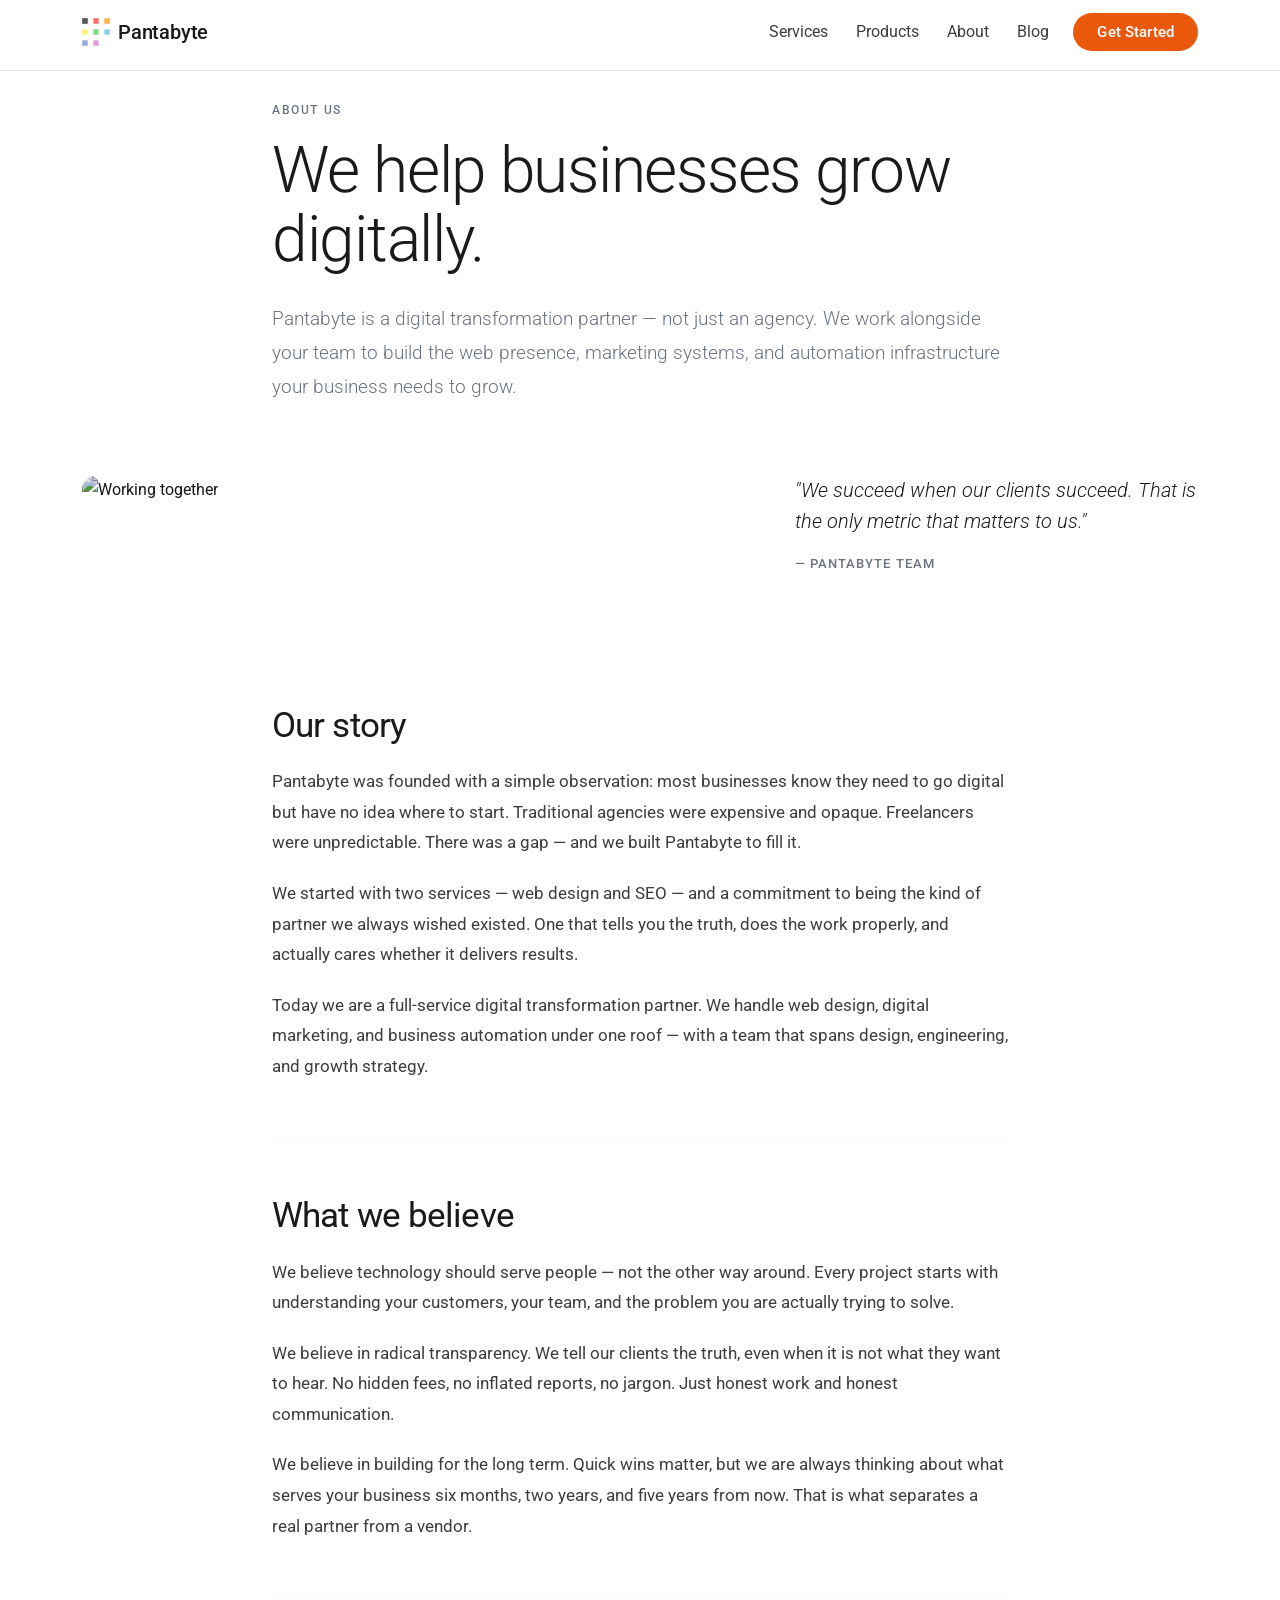
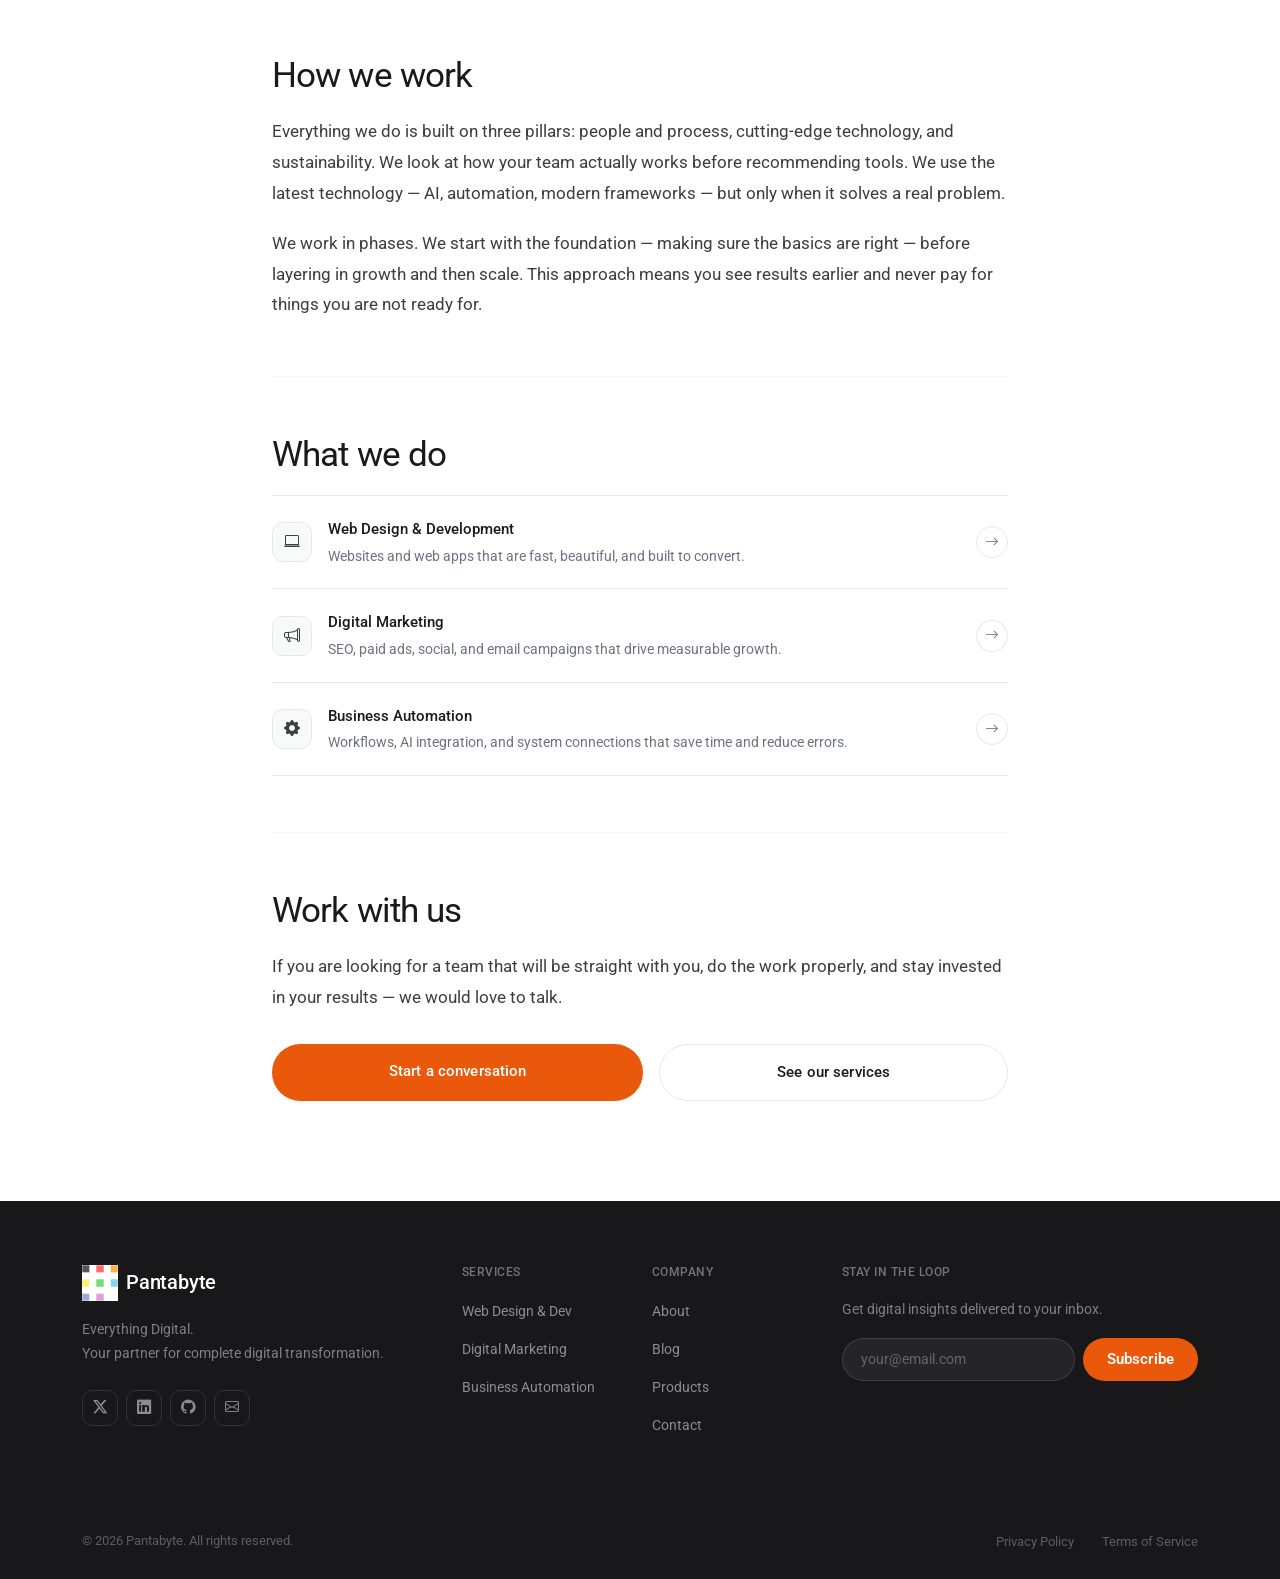
==== commit 75928374: "update product page" ====
--- a/about.html
+++ b/about.html
@@ -240,12 +240,12 @@
             <div class="d-flex flex-wrap gap-3 pb-as-cta-btns reveal">
               <a
                 href="contact.html"
-                class="btn pb-btn-primary rounded-pill px-5 py-3"
+                class="btn pb-btn-primary rounded-pill px-5 py-3 flex-fill"
                 >Start a conversation</a
               >
               <a
                 href="services.html"
-                class="btn pb-btn-outline rounded-pill px-5 py-3"
+                class="btn pb-btn-outline rounded-pill px-5 py-3 flex-fill"
                 >See our services</a
               >
             </div>
--- a/style.css
+++ b/style.css
@@ -1,5 +1,5 @@
-@import url("https://fonts.googleapis.com/css2?family=Plus+Jakarta+Sans:ital,wght@0,300;0,400;0,500;0,600;0,700;0,800;1,300;1,400&display=swap");
-
+/* @import url("https://fonts.googleapis.com/css2?family=Plus+Jakarta+Sans:ital,wght@0,300;0,400;0,500;0,600;0,700;0,800;1,300;1,400&display=swap"); */
+@import url("https://fonts.googleapis.com/css2?family=Google+Sans:wght@300;400;500;700&family=Roboto:ital,wght@0,300;0,400;0,500;0,700;1,300;1,400&display=swap");
 /* Variables */
 :root {
   --orange: #ea580c;
@@ -11,7 +11,8 @@
   --border: #e5e7eb;
   --surface: #f8f9fa;
   --white: #ffffff;
-  --font: "Plus Jakarta Sans", system-ui, sans-serif;
+  --font: "Roboto", system-ui, sans-serif;
+  --font-display: "Google Sans", "Roboto", system-ui, sans-serif;
 }
 
 /* Base */
@@ -20,15 +21,16 @@
 *::after {
   box-sizing: border-box;
 }
-/* html {
-  scroll-behavior: smooth;
-} */
 body {
   font-family: var(--font);
   color: var(--ink);
   background: var(--white);
   overflow-x: hidden;
   -webkit-font-smoothing: antialiased;
+  font-weight: 400;
+  font-size: 1rem;
+  line-height: 1.75;
+  letter-spacing: 0em;
 }
 .py-7 {
   padding-top: 6rem !important;
@@ -49,22 +51,31 @@
   backdrop-filter: blur(20px);
   -webkit-backdrop-filter: blur(20px);
   border-bottom: 1px solid var(--border);
-  padding: 14px 0;
+  padding-top: 0;
+  padding-bottom: 6px;
+  min-height: 62px;
+}
+.pb-nav .container-xl {
+  min-height: 64px;
+  display: flex;
+  align-items: center;
 }
 .pb-nav-logo {
   height: 28px;
 }
 .pb-nav-brand {
-  font-family: var(--font);
-  font-weight: 800;
+  font-family: var(--font-display);
+  font-weight: 500;
   font-size: 1.25rem;
   color: var(--ink);
-  letter-spacing: -0.02em;
+  letter-spacing: -0.01em;
 }
 .pb-nav-link {
   color: var(--ink-2) !important;
-  font-size: 0.875rem;
-  font-weight: 500;
+  font-family: var(--font);
+  font-size: 1rem;
+  font-weight: 400;
+  letter-spacing: 0em;
   padding: 6px 12px !important;
   border-radius: 100px;
 }
@@ -81,9 +92,12 @@
   background: var(--orange);
   border: none;
   color: var(--white);
-  font-weight: 600;
+  font-family: var(--font-display);
+  font-weight: 500;
   font-size: 0.925rem;
-}
+  letter-spacing: 0.01em;
+}
+
 .pb-btn-primary:hover,
 .pb-btn-primary:focus {
   background: var(--orange-lt);
@@ -93,8 +107,10 @@
   background: rgba(255, 255, 255, 0.1);
   border: 1.5px solid rgba(255, 255, 255, 0.4);
   color: var(--white);
-  font-weight: 600;
+  font-family: var(--font-display);
+  font-weight: 500;
   font-size: 0.925rem;
+  letter-spacing: 0.01em;
   backdrop-filter: blur(8px);
 }
 .pb-btn-ghost:hover {
@@ -106,7 +122,9 @@
   background: var(--white);
   border: none;
   color: var(--ink);
-  font-weight: 700;
+  font-family: var(--font-display);
+  font-weight: 500;
+  letter-spacing: 0.01em;
 }
 .pb-btn-white:hover {
   background: #f1f3f4;
@@ -116,19 +134,36 @@
   background: transparent;
   border: 1.5px solid rgba(255, 255, 255, 0.4);
   color: var(--white);
-  font-weight: 600;
+  font-family: var(--font-display);
+  font-weight: 500;
+  letter-spacing: 0.01em;
 }
 .pb-btn-ghost-w:hover {
   background: rgba(255, 255, 255, 0.1);
   border-color: rgba(255, 255, 255, 0.7);
   color: var(--white);
 }
+.pb-btn-ghost-h {
+  background: transparent;
+  border: 1.5px solid rgba(255, 255, 255, 0.4);
+  color: var(--white);
+  font-family: var(--font-display);
+  font-weight: 500;
+  letter-spacing: 0.01em;
+}
+.pb-btn-ghost-h:hover {
+  background: rgba(255, 255, 255, 0.1);
+  border-color: rgba(255, 255, 255, 0.7);
+  color: var(--white);
+}
 .pb-btn-outline {
   background: transparent;
   border: 1.5px solid var(--border);
   color: var(--ink);
-  font-weight: 600;
+  font-family: var(--font-display);
+  font-weight: 500;
   font-size: 0.925rem;
+  letter-spacing: 0.01em;
 }
 .pb-btn-outline:hover {
   border-color: #bdc1c6;
@@ -168,38 +203,44 @@
 }
 .pb-eyebrow {
   display: inline-block;
-  font-size: 0.7rem;
-  font-weight: 700;
-  letter-spacing: 0.16em;
-  text-transform: uppercase;
+  font-family: var(--font);
+  font-size: 1rem;
+  font-weight: 400;
+  letter-spacing: 0.01em;
+  text-transform: none;
   color: rgba(255, 255, 255, 0.55);
   margin-bottom: 16px;
 }
 .pb-hero-h1 {
-  font-size: clamp(2.2rem, 4.5vw, 4rem);
-  font-weight: 800;
-  line-height: 0.97;
-  letter-spacing: -0.04em;
+  font-family: var(--font-display);
+  font-size: clamp(2.6rem, 5vw, 4rem);
+  font-weight: 300;
+  line-height: 1.08;
+  letter-spacing: -0.02em;
+  -webkit-font-smoothing: antialiased;
+  text-rendering: optimizeLegibility;
   color: var(--white);
   margin-bottom: 18px;
 }
-.pb-hero-h1 em {
-  font-style: italic;
+.pb-hero-h1 .highlight {
+  font-family: var(--font-display);
   font-weight: 300;
+  font-style: normal;
   color: var(--white);
 }
 .pb-hero-desc {
-  font-size: 0.975rem;
+  font-family: var(--font);
+  font-size: 1.25rem;
   color: rgba(255, 255, 255, 0.68);
-  max-width: 500px;
+  max-width: 560px;
   margin: 0 auto 26px;
-  line-height: 1.72;
-  font-weight: 300;
+  line-height: 1.75;
+  font-weight: 400;
 }
 
 /* Sections — shared */
 .pb-section {
-  padding: 96px 0;
+  padding: 55px 0;
 }
 .pb-section-white {
   background: var(--white);
@@ -208,10 +249,11 @@
   background: var(--surface);
 }
 .pb-label {
-  font-size: 0.72rem;
-  font-weight: 700;
-  letter-spacing: 0.14em;
-  text-transform: uppercase;
+  font-family: var(--font);
+  font-size: 0.9375rem;
+  font-weight: 500;
+  letter-spacing: 0.01em;
+  text-transform: none;
   color: var(--muted);
   margin-bottom: 10px;
 }
@@ -219,30 +261,170 @@
   color: rgba(255, 255, 255, 0.65);
 }
 .pb-h2 {
-  font-size: clamp(2.2rem, 4.5vw, 3.5rem);
-  font-weight: 800;
-  letter-spacing: -0.035em;
-  line-height: 1.05;
+  font-family: var(--font-display);
+  font-size: clamp(2rem, 3.5vw, 2.75rem);
+  font-weight: 400;
+  letter-spacing: -0.02em;
+  line-height: 1.1;
   color: var(--ink);
   margin-bottom: 0;
 }
 .pb-h2 em {
-  font-style: italic;
-  font-weight: 300;
+  font-family: var(--font-display);
+  font-style: normal;
+  font-weight: 400;
   color: var(--ink);
 }
 .pb-section-sub {
-  font-size: 1rem;
+  font-family: var(--font);
+  font-size: 1.125rem;
   color: var(--muted);
   line-height: 1.75;
   font-weight: 400;
+  letter-spacing: 0em;
   max-width: 420px;
 }
 
-/* Service cards */
+/* cards grid */
+.pb-featured-cards-grid {
+  display: grid;
+  grid-template-columns: repeat(3, 1fr);
+  gap: 16px;
+}
+.pb-gcard {
+  display: flex;
+  flex-direction: column;
+  background: var(--white);
+  border-radius: 9px;
+  overflow: hidden;
+  text-decoration: none;
+  color: inherit;
+  border: 1px solid var(--border);
+  transition:
+    box-shadow 0.22s ease,
+    transform 0.22s ease;
+}
+.pb-gcard:hover {
+  box-shadow: 0 4px 6px -4px rgba(0, 0, 0, 0.423);
+  /* transform: translateY(-1px); */
+  color: inherit;
+}
+.pb-gcard-featured {
+  grid-column: 1 / -1;
+  flex-direction: row;
+}
+.pb-gcard-img {
+  overflow: hidden;
+  flex-shrink: 0;
+}
+.pb-gcard-img img {
+  width: 100%;
+  height: 100%;
+  object-fit: cover;
+  display: block;
+  transition: transform 0.4s ease;
+}
+.pb-gcard:hover .pb-gcard-img img {
+  transform: scale(1.09);
+}
+.pb-gcard-featured .pb-gcard-img {
+  width: 46%;
+  min-height: 340px;
+}
+.pb-gcard:not(.pb-gcard-featured) .pb-gcard-img {
+  height: 200px;
+  width: 100%;
+}
+.pb-gcard-body {
+  padding: 28px 28px 50px;
+  display: flex;
+  flex-direction: column;
+  flex: 1;
+}
+.pb-gcard-cat {
+  font-family: var(--font);
+  font-size: 0.78rem;
+  font-weight: 500;
+  letter-spacing: 0.06em;
+  text-transform: uppercase;
+  color: var(--orange);
+  margin-bottom: 10px;
+  display: block;
+}
+.pb-gcard-title-row {
+  display: flex;
+  align-items: center;
+  justify-content: space-between;
+  margin-bottom: 10px; /* takes over the flex:1 role from pb-gcard-title */
+}
+
+.pb-gcard-cat-row {
+  display: flex;
+  align-items: center;
+  justify-content: space-between;
+  margin-bottom: 10px; /* takes over margin-bottom from pb-gcard-cat */
+}
+
+.pb-gcard-title {
+  font-family: var(--font-display);
+  font-size: 1.15rem;
+  font-weight: 500;
+  line-height: 1.35;
+  letter-spacing: -0.01em;
+  color: var(--ink);
+  margin-bottom: 16px;
+  flex: 1;
+  margin-bottom: 0;
+}
+.pb-gcard-featured .pb-gcard-title {
+  font-size: 1.5rem;
+}
+/* .pb-gcard-tags {
+  display: flex;
+  flex-wrap: wrap;
+  gap: 6px;
+  margin-bottom: 20px;
+}
+.pb-gcard-tag {
+  display: inline-block;
+  background: var(--surface);
+  border: 1px solid var(--border);
+  color: var(--ink-2);
+  font-size: 0.7rem;
+  font-weight: 600;
+  padding: 3px 10px;
+  border-radius: 100px;
+} */
+.pb-gcard-link {
+  display: inline-flex;
+  align-items: center;
+  gap: 6px;
+  font-family: var(--font-display);
+  font-size: 0.875rem;
+  font-weight: 500;
+  color: var(--ink);
+  flex-shrink: 0;
+  /* margin-top: 2px; */
+  transition:
+    color 0.2s,
+    gap 0.2s;
+}
+.pb-gcard:hover .pb-gcard-link {
+  color: var(--orange);
+  gap: 10px;
+}
+
+/* Service cards — kept for other pages */
 .pb-card-feat {
   background: var(--white);
-  border: 1px solid var(--border);
+  border: none;
+  border-radius: 24px !important;
+  box-shadow: 0 2px 6px rgba(0, 0, 0, 0.08);
+  transition: box-shadow 0.25s ease;
+}
+.pb-card-feat:hover {
+  box-shadow: 0 4px 12px rgba(0, 0, 0, 0.12);
+  transform: none;
 }
 .pb-feat-img {
   min-height: 340px;
@@ -255,7 +437,14 @@
 }
 .pb-card {
   background: var(--white);
-  border: 1px solid var(--border);
+  border: none;
+  border-radius: 24px !important;
+  box-shadow: 0 2px 6px rgba(0, 0, 0, 0.08);
+  transition: box-shadow 0.25s ease;
+}
+.pb-card:hover {
+  box-shadow: 0 4px 12px rgba(0, 0, 0, 0.12);
+  transform: none;
 }
 .pb-card-img {
   height: 220px;
@@ -268,38 +457,46 @@
 }
 .pb-card-num {
   display: block;
-  font-size: 0.7rem;
-  font-weight: 700;
-  letter-spacing: 0.1em;
-  text-transform: uppercase;
+  font-family: var(--font);
+  font-size: 0.9375rem;
+  font-weight: 400;
+  letter-spacing: 0.02em;
+  text-transform: none;
   color: var(--muted);
   margin-bottom: 10px;
 }
 .pb-card-h {
-  font-size: clamp(1.4rem, 2.5vw, 1.9rem);
-  font-weight: 800;
-  letter-spacing: -0.025em;
-  line-height: 1.15;
+  font-family: var(--font-display);
+  font-size: clamp(1.5rem, 2.2vw, 1.875rem);
+  font-weight: 500;
+  letter-spacing: -0.02em;
+  line-height: 1.2;
   color: var(--ink);
   margin-bottom: 12px;
 }
 .pb-card-h-sm {
-  font-size: 1.4rem;
-  font-weight: 800;
-  letter-spacing: -0.02em;
+  font-family: var(--font-display);
+  font-size: 1.5rem;
+  font-weight: 500;
+  letter-spacing: -0.015em;
+  line-height: 1.2;
   color: var(--ink);
   margin-bottom: 10px;
 }
 .pb-card-p {
-  font-size: 0.95rem;
-  color: var(--muted);
-  line-height: 1.72;
+  font-family: var(--font);
+  font-size: 1rem;
+  color: var(--muted);
+  line-height: 1.75;
+  letter-spacing: 0em;
   margin-bottom: 20px;
 }
 .pb-card-p-sm {
-  font-size: 0.9rem;
-  color: var(--muted);
-  line-height: 1.7;
+  font-family: var(--font);
+  font-size: 1rem;
+  color: var(--muted);
+  line-height: 1.75;
+  letter-spacing: 0em;
   margin-bottom: 20px;
 }
 .pb-chip {
@@ -327,7 +524,14 @@
 
 /* Philosophy pillars */
 .pb-pillar {
-  border: 1px solid var(--border);
+  border: none;
+  border-radius: 24px !important;
+  box-shadow: 0 2px 6px rgba(0, 0, 0, 0.08);
+  transition: box-shadow 0.25s ease;
+}
+.pb-pillar:hover {
+  box-shadow: 0 4px 12px rgba(0, 0, 0, 0.12);
+  transform: none;
 }
 .pb-pillar-light {
   background: var(--surface);
@@ -363,9 +567,10 @@
   color: rgba(255, 255, 255, 0.35);
 }
 .pb-pill-h {
-  font-size: 1.1rem;
-  font-weight: 800;
-  letter-spacing: -0.015em;
+  font-family: var(--font-display);
+  font-size: 1.375rem;
+  font-weight: 500;
+  letter-spacing: -0.01em;
   color: var(--ink);
   margin-bottom: 10px;
 }
@@ -373,9 +578,11 @@
   color: var(--white);
 }
 .pb-pill-p {
-  font-size: 0.875rem;
-  color: var(--muted);
-  line-height: 1.7;
+  font-family: var(--font);
+  font-size: 1rem;
+  color: var(--muted);
+  line-height: 1.75;
+  letter-spacing: 0em;
   margin-bottom: 0;
 }
 .pb-pill-p-dark {
@@ -384,6 +591,8 @@
 
 /* Why choose */
 .pb-why-grid {
+  display: grid;
+  grid-template-columns: 1fr 1fr;
   border: 1px solid var(--border);
   border-radius: 20px;
   overflow: hidden;
@@ -393,6 +602,7 @@
   border-right: 1px solid var(--border);
   border-bottom: 1px solid var(--border);
   background: var(--white);
+  transition: background 0.2s;
 }
 .pb-why-cell:hover {
   background: var(--surface);
@@ -416,16 +626,19 @@
   font-size: 1rem;
 }
 .pb-wh {
-  font-size: 0.975rem;
-  font-weight: 700;
+  font-family: var(--font-display);
+  font-size: 1.25rem;
+  font-weight: 500;
   letter-spacing: -0.01em;
   color: var(--ink);
   margin-bottom: 6px;
 }
 .pb-wp {
-  font-size: 0.85rem;
-  color: var(--muted);
-  line-height: 1.65;
+  font-family: var(--font);
+  font-size: 1rem;
+  color: var(--muted);
+  line-height: 1.75;
+  letter-spacing: 0em;
   margin-bottom: 0;
 }
 
@@ -451,33 +664,38 @@
   pointer-events: none;
 }
 .pb-cta-h {
-  font-size: clamp(2.4rem, 5vw, 4rem);
-  font-weight: 800;
-  letter-spacing: -0.04em;
-  line-height: 1.05;
+  font-family: var(--font-display);
+  font-size: clamp(2rem, 3.5vw, 2.75rem);
+  font-weight: 400;
+  letter-spacing: -0.02em;
+  line-height: 1.08;
   color: var(--white);
   margin-bottom: 18px;
 }
 .pb-cta-h em {
-  font-style: italic;
-  font-weight: 300;
+  font-family: var(--font-display);
+  font-style: normal;
+  font-weight: 400;
 }
 .pb-cta-sub {
-  font-size: 1rem;
+  font-family: var(--font);
+  font-size: 1.125rem;
   color: rgba(255, 255, 255, 0.78);
   max-width: 480px;
   margin: 0 auto 36px;
   line-height: 1.75;
   font-weight: 300;
+  letter-spacing: 0em;
 }
 .pb-cta-email {
+  font-family: var(--font);
   font-size: 0.875rem;
   color: rgba(255, 255, 255, 0.65);
   margin-bottom: 0;
 }
 .pb-cta-email a {
   color: var(--white);
-  font-weight: 600;
+  font-weight: 500;
   text-decoration: none;
   border-bottom: 1px solid rgba(255, 255, 255, 0.4);
 }
@@ -485,26 +703,30 @@
   border-color: var(--white);
 }
 
-/* Footer */
+/* Footer — Google-style */
 .pb-footer {
   background: #18181b;
   color: var(--white);
-  padding-top: 72px;
-}
-.pb-footer-border {
-  border-bottom: 1px solid rgba(255, 255, 255, 0.08) !important;
+  padding-top: 64px;
+}
+.pb-footer-top {
+  padding-bottom: 48px;
+  border-bottom: 1px solid rgba(255, 255, 255, 0.08);
 }
 .pb-footer-head {
-  font-size: 0.7rem;
-  font-weight: 700;
-  letter-spacing: 0.1em;
+  font-family: var(--font);
+  font-size: 0.75rem;
+  font-weight: 500;
+  letter-spacing: 0.04em;
   text-transform: uppercase;
   color: rgba(255, 255, 255, 0.4);
   margin-bottom: 18px;
 }
 .pb-footer-muted {
+  font-family: var(--font);
+  font-weight: 400;
   color: rgba(255, 255, 255, 0.45);
-  line-height: 1.72;
+  line-height: 1.75;
   font-size: 0.875rem;
 }
 .pb-flinks {
@@ -513,6 +735,8 @@
   gap: 10px;
 }
 .pb-flinks a {
+  font-family: var(--font);
+  font-weight: 400;
   color: rgba(255, 255, 255, 0.5);
   text-decoration: none;
   font-size: 0.875rem;
@@ -553,12 +777,29 @@
   box-shadow: none !important;
   border-color: rgba(234, 88, 12, 0.5) !important;
 }
+.pb-footer-bottom {
+  display: flex;
+  align-items: center;
+  justify-content: space-between;
+  padding: 20px 0;
+  flex-wrap: wrap;
+  gap: 12px;
+}
 .pb-footer-copy {
+  font-family: var(--font);
+  font-weight: 400;
   font-size: 0.8rem;
   color: rgba(255, 255, 255, 0.3);
   margin-bottom: 0;
 }
+.pb-footer-bottom-links {
+  display: flex;
+  align-items: center;
+  gap: 24px;
+}
 .pb-footer-bl {
+  font-family: var(--font);
+  font-weight: 400;
   font-size: 0.8rem;
   color: rgba(255, 255, 255, 0.3);
   text-decoration: none;
@@ -574,19 +815,22 @@
   border-bottom: 1px solid var(--border);
 }
 .pb-page-title {
-  font-size: clamp(2.4rem, 5vw, 4rem);
-  font-weight: 800;
-  letter-spacing: -0.035em;
-  line-height: 1.05;
+  font-family: var(--font-display);
+  font-size: clamp(2.2rem, 4vw, 3.25rem);
+  font-weight: 300;
+  letter-spacing: -0.02em;
+  line-height: 1.08;
   color: var(--ink);
   margin-bottom: 16px;
 }
 .pb-page-sub {
-  font-size: 1.05rem;
+  font-family: var(--font);
+  font-size: 1.125rem;
   color: var(--muted);
   max-width: 480px;
-  line-height: 1.72;
+  line-height: 1.75;
   font-weight: 300;
+  letter-spacing: 0em;
   margin-bottom: 0;
 }
 
@@ -602,21 +846,25 @@
   background: #f8f9fa;
 }
 .pb-form-title {
+  font-family: var(--font-display);
   font-size: clamp(1.8rem, 3vw, 2.4rem);
-  font-weight: 800;
-  letter-spacing: -0.03em;
+  font-weight: 400;
+  letter-spacing: -0.025em;
   line-height: 1.1;
   color: var(--ink);
 }
 .pb-form-sub {
+  font-family: var(--font);
   font-size: 0.9rem;
   color: var(--muted);
-  line-height: 1.65;
+  line-height: 1.75;
+  letter-spacing: 0em;
 }
 .pb-form-label {
   display: block;
+  font-family: var(--font);
   font-size: 0.82rem;
-  font-weight: 600;
+  font-weight: 500;
   color: var(--ink-2);
   margin-bottom: 6px;
 }
@@ -657,7 +905,14 @@
 /* Services page — detail cards */
 .pb-service-detail-card {
   background: var(--white);
-  border: 1px solid var(--border);
+  border: none;
+  border-radius: 24px !important;
+  box-shadow: 0 2px 6px rgba(0, 0, 0, 0.08);
+  transition: box-shadow 0.25s ease;
+}
+.pb-service-detail-card:hover {
+  box-shadow: 0 4px 12px rgba(0, 0, 0, 0.12);
+  transform: none;
 }
 .pb-sdc-icon {
   width: 46px;
@@ -672,23 +927,34 @@
   color: var(--ink-2);
 }
 .pb-sdc-h {
+  font-family: var(--font-display);
   font-size: 1rem;
-  font-weight: 700;
+  font-weight: 500;
   letter-spacing: -0.01em;
   color: var(--ink);
   margin-bottom: 8px;
 }
 .pb-sdc-p {
+  font-family: var(--font);
   font-size: 0.875rem;
   color: var(--muted);
-  line-height: 1.7;
+  line-height: 1.75;
+  letter-spacing: 0em;
   margin-bottom: 0;
 }
 
 /* Blog listing */
 .pb-blog-feat {
   background: var(--white);
-  border: 1px solid var(--border);
+  border: none;
+  border-radius: 24px !important;
+  box-shadow: 0 2px 6px rgba(0, 0, 0, 0.08);
+  transition: box-shadow 0.25s ease;
+  overflow: hidden;
+}
+.pb-blog-feat:hover {
+  box-shadow: 0 4px 12px rgba(0, 0, 0, 0.12);
+  transform: none;
 }
 .pb-blog-feat-img {
   min-height: 320px;
@@ -700,16 +966,25 @@
   display: block;
 }
 .pb-blog-feat-title {
-  font-size: clamp(1.4rem, 2.5vw, 2rem);
-  font-weight: 800;
-  letter-spacing: -0.025em;
+  font-family: var(--font-display);
+  font-size: clamp(1.75rem, 3vw, 2.5rem);
+  font-weight: 400;
+  letter-spacing: -0.02em;
   line-height: 1.2;
   color: var(--ink);
   margin-bottom: 14px;
 }
 .pb-blog-card {
   background: var(--white);
-  border: 1px solid var(--border);
+  border: none;
+  border-radius: 24px !important;
+  box-shadow: 0 2px 6px rgba(0, 0, 0, 0.08);
+  transition: box-shadow 0.25s ease;
+  overflow: hidden;
+}
+.pb-blog-card:hover {
+  box-shadow: 0 4px 12px rgba(0, 0, 0, 0.12);
+  transform: none;
 }
 .pb-blog-img {
   height: 200px;
@@ -721,23 +996,28 @@
   display: block;
 }
 .pb-blog-title {
-  font-size: 1.05rem;
-  font-weight: 700;
+  font-family: var(--font-display);
+  font-size: 1.25rem;
+  font-weight: 500;
   letter-spacing: -0.015em;
   line-height: 1.3;
   color: var(--ink);
   margin-bottom: 8px;
 }
 .pb-blog-excerpt {
-  font-size: 0.95rem;
-  color: var(--muted);
-  line-height: 1.72;
+  font-family: var(--font);
+  font-size: 1rem;
+  color: var(--muted);
+  line-height: 1.75;
+  letter-spacing: 0em;
   margin-bottom: 0;
 }
 .pb-blog-excerpt-sm {
-  font-size: 0.875rem;
-  color: var(--muted);
-  line-height: 1.68;
+  font-family: var(--font);
+  font-size: 1rem;
+  color: var(--muted);
+  line-height: 1.75;
+  letter-spacing: 0em;
   margin-bottom: 0;
 }
 .pb-blog-cat {
@@ -763,8 +1043,9 @@
   border-bottom: 1px solid var(--border);
 }
 .pb-post-back {
+  font-family: var(--font);
   font-size: 0.85rem;
-  font-weight: 600;
+  font-weight: 500;
   color: var(--muted);
   text-decoration: none;
 }
@@ -772,22 +1053,25 @@
   color: var(--ink);
 }
 .pb-post-title {
-  font-size: clamp(2rem, 5vw, 3.4rem);
-  font-weight: 800;
-  letter-spacing: -0.04em;
+  font-family: var(--font-display);
+  font-size: clamp(2rem, 4vw, 3rem);
+  font-weight: 300;
+  letter-spacing: -0.02em;
   line-height: 1.08;
   color: var(--ink);
   margin-bottom: 20px;
 }
 .pb-post-title em {
-  font-style: italic;
+  font-style: normal;
   font-weight: 300;
 }
 .pb-post-lead {
+  font-family: var(--font);
   font-size: 1.1rem;
   color: var(--muted);
-  line-height: 1.78;
+  line-height: 1.75;
   font-weight: 300;
+  letter-spacing: 0em;
   margin-bottom: 32px;
 }
 .pb-post-author-row {
@@ -803,16 +1087,18 @@
   display: flex;
   align-items: center;
   justify-content: center;
-  font-weight: 800;
+  font-weight: 700;
   font-size: 1rem;
   flex-shrink: 0;
 }
 .pb-author-name {
+  font-family: var(--font-display);
   font-size: 0.9rem;
-  font-weight: 700;
+  font-weight: 500;
   color: var(--ink);
 }
 .pb-author-role {
+  font-family: var(--font);
   font-size: 0.78rem;
   color: var(--muted);
 }
@@ -835,8 +1121,9 @@
   padding-top: 4px;
 }
 .pb-sidebar-label {
+  font-family: var(--font);
   font-size: 0.72rem;
-  font-weight: 700;
+  font-weight: 500;
   letter-spacing: 0.1em;
   text-transform: uppercase;
   color: var(--muted);
@@ -859,16 +1146,19 @@
   color: var(--white);
 }
 .pb-post-content {
+  font-family: var(--font);
   font-size: 1.05rem;
   line-height: 1.82;
   color: var(--ink-2);
+  letter-spacing: 0em;
 }
 .pb-post-content p {
   margin-bottom: 24px;
 }
 .pb-post-content h2 {
+  font-family: var(--font-display);
   font-size: clamp(1.3rem, 2.5vw, 1.8rem);
-  font-weight: 800;
+  font-weight: 500;
   letter-spacing: -0.02em;
   color: var(--ink);
   margin-top: 48px;
@@ -929,17 +1219,20 @@
   overflow: hidden;
 }
 .pb-post-cta-title {
+  font-family: var(--font-display);
   font-size: 1.6rem;
-  font-weight: 800;
-  letter-spacing: -0.025em;
+  font-weight: 400;
+  letter-spacing: -0.02em;
   color: var(--white);
   margin-bottom: 10px;
 }
 .pb-post-cta-sub {
+  font-family: var(--font);
   font-size: 0.95rem;
   color: rgba(255, 255, 255, 0.75);
   margin-bottom: 24px;
   font-weight: 300;
+  letter-spacing: 0em;
 }
 
 /* Products page */
@@ -954,7 +1247,7 @@
   color: var(--ink-2);
   font-family: var(--font);
   font-size: 0.85rem;
-  font-weight: 600;
+  font-weight: 500;
   padding: 8px 20px;
   border-radius: 100px;
   cursor: pointer;
@@ -974,25 +1267,27 @@
   background: var(--surface);
 }
 .pb-product-cat-title {
-  font-size: 0.72rem;
-  font-weight: 700;
-  letter-spacing: 0.14em;
-  text-transform: uppercase;
-  color: var(--muted);
+  font-family: var(--font);
+  font-size: 3rem;
+  line-height: 1.1666666667;
+  font-weight: 400;
+  letter-spacing: -0.5px;
+  text-align: center;
+  color: var(--ink);
   margin-bottom: 20px;
-  padding-bottom: 12px;
-  border-bottom: 1px solid var(--border);
+  padding-bottom: 24px;
+  /* border-bottom: 1px solid var(--border); */
 }
 .pb-product-card {
   background: var(--white);
-  border: 1px solid var(--border);
-  transition:
-    box-shadow 0.2s,
-    transform 0.2s;
+  border: none;
+  border-radius: 24px !important;
+  box-shadow: 0 2px 6px rgba(0, 0, 0, 0.08);
+  transition: box-shadow 0.25s ease;
 }
 .pb-product-card:hover {
-  box-shadow: 0 8px 32px rgba(0, 0, 0, 0.07);
-  transform: translateY(-3px);
+  box-shadow: 0 4px 12px rgba(0, 0, 0, 0.12);
+  transform: none;
 }
 .pb-product-icon {
   width: 52px;
@@ -1005,22 +1300,26 @@
   margin-bottom: 18px;
 }
 .pb-product-name {
+  font-family: var(--font-display);
   font-size: 1.05rem;
-  font-weight: 700;
+  font-weight: 500;
   letter-spacing: -0.01em;
   color: var(--ink);
   margin-bottom: 8px;
 }
 .pb-product-desc {
+  font-family: var(--font);
   font-size: 0.875rem;
   color: var(--muted);
-  line-height: 1.68;
+  line-height: 1.75;
+  letter-spacing: 0em;
   margin-bottom: 20px;
   flex-grow: 1;
 }
 .pb-product-link {
+  font-family: var(--font-display);
   font-size: 0.85rem;
-  font-weight: 700;
+  font-weight: 500;
   color: var(--ink);
   text-decoration: none;
   display: inline-flex;
@@ -1035,6 +1334,304 @@
   gap: 10px;
 }
 
+/* Marketing slider */
+.pb-marketing-slider {
+  position: relative;
+  background: linear-gradient(
+    135deg,
+    rgba(59, 130, 246, 0.12) 0%,
+    rgba(168, 85, 247, 0.09) 55%,
+    rgba(234, 88, 12, 0.07) 100%
+  );
+  border-radius: 0;
+  margin-left: calc(50% - 50vw);
+  margin-right: calc(50% - 50vw);
+  padding: 64px 56px 40px;
+  overflow: hidden;
+}
+.pb-ms-viewport {
+  overflow: hidden;
+  max-width: 1100px;
+  margin: 0 auto;
+}
+.pb-ms-track {
+  display: flex;
+  transition: transform 0.35s ease;
+  will-change: transform;
+}
+.pb-ms-slide {
+  width: 100%;
+  flex: 0 0 100%;
+  display: grid;
+  grid-template-columns: 0.95fr 1.05fr;
+  gap: 28px;
+  align-items: center;
+}
+.pb-ms-content h3 {
+  font-size: 3rem;
+  line-height: 1.1666666667;
+  font-weight: 400;
+  letter-spacing: -0.5px;
+  line-height: 1.05;
+  color: #1f2937;
+  margin: 0 0 12px;
+}
+.pb-ms-content p {
+  font-size: 1rem;
+  line-height: 1.5;
+  font-weight: 400;
+  letter-spacing: 0.1px;
+  color: #374151;
+  max-width: 330px;
+  margin: 0 0 20px;
+}
+.pb-ms-content .btn {
+  font-size: 1rem;
+}
+.pb-ms-media {
+  max-width: 700px;
+  width: 100%;
+  margin-left: auto;
+}
+.pb-ms-media img {
+  width: 100%;
+  aspect-ratio: 16 / 9;
+  object-fit: cover;
+  border-radius: 8px;
+  display: block;
+}
+.pb-ms-nav {
+  position: absolute;
+  top: 50%;
+  transform: translateY(-50%);
+  width: 56px;
+  height: 56px;
+  border: none;
+  border-radius: 50%;
+  background: rgba(255, 255, 255, 0.55);
+  color: #374151;
+  display: inline-flex;
+  align-items: center;
+  justify-content: center;
+  font-size: 1.4rem;
+  z-index: 2;
+}
+.pb-ms-nav:hover {
+  background: rgba(255, 255, 255, 0.85);
+}
+.pb-ms-prev {
+  left: 200px;
+}
+.pb-ms-next {
+  right: 200px;
+}
+.pb-ms-dots {
+  display: flex;
+  justify-content: center;
+  align-items: center;
+  gap: 10px;
+  margin-top: 24px;
+  max-width: 1100px;
+  margin-left: auto;
+  margin-right: auto;
+}
+.pb-ms-dot {
+  width: 10px;
+  height: 10px;
+  border-radius: 50%;
+  border: 1px solid #111827;
+  background: transparent;
+  padding: 0;
+}
+.pb-ms-dot.is-active {
+  background: #111827;
+}
+/* Bento grid */
+.page-wrap {
+  max-width: 1100px;
+  margin: 10px auto 32px;
+  padding: 0 12px;
+}
+
+.bento-grid {
+  display: grid;
+  grid-template-columns: 1fr 1fr;
+  grid-template-rows: repeat(3, minmax(120px, auto));
+  gap: 14px;
+}
+
+.bento-card {
+  border-radius: 7px;
+  padding: 26px 24px 22px;
+  display: flex;
+  flex-direction: column;
+  align-items: center;
+  text-align: center;
+}
+
+.card-search {
+  grid-column: 1;
+  grid-row: 1 / span 2;
+  background: rgba(59, 130, 246, 0.12);
+}
+
+.card-works {
+  grid-column: 2;
+  grid-row: 1;
+  background: rgba(234, 88, 12, 0.1);
+  justify-content: center;
+}
+
+.card-ai {
+  grid-column: 1;
+  grid-row: 3;
+  background: rgba(168, 85, 247, 0.12);
+  justify-content: center;
+}
+
+.card-lens {
+  grid-column: 2;
+  grid-row: 2 / span 2;
+  background: rgba(234, 88, 12, 0.07);
+}
+
+.media-frame {
+  width: 100%;
+  max-width: 426px;
+  border-radius: 13px;
+  overflow: hidden;
+  background: transparent;
+  margin-bottom: 22px;
+}
+
+.media-frame img {
+  display: block;
+  width: 100%;
+  height: auto;
+  object-fit: cover;
+  aspect-ratio: 16 / 9;
+}
+
+.media-search {
+  background: transparent;
+}
+
+.media-search img {
+  width: 70%;
+  aspect-ratio: 1 / 1;
+  border-radius: 30px;
+  margin: 8px auto 0;
+}
+
+.media-lens {
+  max-width: 330px;
+}
+
+.media-lens img {
+  aspect-ratio: 16 / 9;
+}
+
+.bento-card h3 {
+  margin: 0 0 10px;
+  font-size: 0.875rem;
+  letter-spacing: normal;
+  font-weight: 500;
+}
+
+.bento-card p {
+  margin: 0;
+  max-width: 86%;
+  font-size: 1.25rem;
+  line-height: 1.35;
+  font-weight: 400;
+}
+
+.bento-card a {
+  margin-top: 10px;
+  color: #1a73e8;
+  line-height: 0;
+  text-decoration: none;
+}
+
+.bento-card a svg {
+  width: 24px;
+  height: 24px;
+  fill: currentColor;
+}
+
+.card-works p,
+.card-ai p,
+.card-lens p {
+  max-width: 84%;
+}
+/* Automation bento colors (different palette from Web) */
+.pb-bento-automation .card-search {
+  background: rgba(34, 197, 94, 0.12);
+}
+.pb-bento-automation .card-works {
+  background: rgba(59, 130, 246, 0.12);
+}
+.pb-bento-automation .card-ai {
+  background: rgba(234, 88, 12, 0.1);
+}
+.pb-bento-automation .card-lens {
+  background: rgba(168, 85, 247, 0.12);
+}
+
+@media (max-width: 920px) {
+  .pb-marketing-slider {
+    padding: 24px 18px 24px;
+    margin-left: 0;
+    margin-right: 0;
+    border-radius: 14px;
+  }
+  .pb-ms-slide {
+    grid-template-columns: 1fr;
+    gap: 16px;
+  }
+  .pb-ms-content h3 {
+    font-size: 2rem;
+  }
+  .pb-ms-content p {
+    max-width: 100%;
+    font-size: 0.98rem;
+  }
+  .pb-ms-nav {
+    width: 42px;
+    height: 42px;
+    font-size: 1.1rem;
+    top: auto;
+    bottom: 58px;
+    transform: none;
+  }
+  .pb-ms-prev {
+    display: none;
+  }
+  .pb-ms-next {
+    display: none;
+  }
+
+  .bento-grid {
+    grid-template-columns: 1fr;
+    grid-template-rows: auto;
+  }
+
+  .card-search,
+  .card-works,
+  .card-ai,
+  .card-lens {
+    grid-column: 1;
+    grid-row: auto;
+  }
+
+  .bento-card p {
+    font-size: 15px;
+  }
+
+  .media-search img {
+    width: 64%;
+  }
+}
 /* Privacy policy page */
 .pb-legal-header {
   padding: 120px 0 56px;
@@ -1042,24 +1639,28 @@
   border-bottom: 1px solid var(--border);
 }
 .pb-legal-title {
-  font-size: clamp(2.4rem, 5vw, 4rem);
-  font-weight: 800;
-  letter-spacing: -0.035em;
-  line-height: 1.05;
+  font-family: var(--font-display);
+  font-size: clamp(2.2rem, 4vw, 3.25rem);
+  font-weight: 300;
+  letter-spacing: -0.02em;
+  line-height: 1.08;
   color: var(--ink);
   margin-bottom: 10px;
 }
 .pb-legal-updated {
+  font-family: var(--font);
   font-size: 0.85rem;
   color: var(--muted);
   margin-bottom: 20px;
 }
 .pb-legal-intro {
+  font-family: var(--font);
   font-size: 1.05rem;
   color: var(--muted);
   max-width: 600px;
   line-height: 1.75;
   font-weight: 300;
+  letter-spacing: 0em;
   margin-bottom: 0;
 }
 .pb-legal-wrap {
@@ -1071,8 +1672,9 @@
   top: 100px;
 }
 .pb-toc-label {
+  font-family: var(--font);
   font-size: 0.72rem;
-  font-weight: 700;
+  font-weight: 500;
   letter-spacing: 0.12em;
   text-transform: uppercase;
   color: var(--muted);
@@ -1088,6 +1690,7 @@
 }
 .pb-toc-link {
   display: block;
+  font-family: var(--font);
   font-size: 0.875rem;
   color: var(--muted);
   text-decoration: none;
@@ -1104,7 +1707,7 @@
   color: var(--orange) !important;
   border-left-color: var(--orange) !important;
   background: rgba(234, 88, 12, 0.05) !important;
-  font-weight: 600;
+  font-weight: 500;
 }
 .pb-legal-body {
   max-width: 680px;
@@ -1119,30 +1722,35 @@
   margin-bottom: 0;
 }
 .pb-legal-section-num {
+  font-family: var(--font);
   font-size: 0.72rem;
-  font-weight: 700;
+  font-weight: 500;
   letter-spacing: 0.12em;
   color: var(--orange);
   margin-bottom: 10px;
 }
 .pb-legal-h2 {
+  font-family: var(--font-display);
   font-size: 1.6rem;
-  font-weight: 800;
-  letter-spacing: -0.025em;
+  font-weight: 400;
+  letter-spacing: -0.02em;
   color: var(--ink);
   margin-bottom: 16px;
 }
 .pb-legal-h3 {
+  font-family: var(--font-display);
   font-size: 1rem;
-  font-weight: 700;
+  font-weight: 500;
   color: var(--ink);
   margin-top: 28px;
   margin-bottom: 10px;
 }
 .pb-legal-body p {
+  font-family: var(--font);
   font-size: 0.975rem;
   color: var(--ink-2);
   line-height: 1.8;
+  letter-spacing: 0em;
   margin-bottom: 16px;
 }
 .pb-legal-list {
@@ -1150,6 +1758,7 @@
   margin-bottom: 16px;
 }
 .pb-legal-list li {
+  font-family: var(--font);
   font-size: 0.975rem;
   color: var(--ink-2);
   line-height: 1.75;
@@ -1158,7 +1767,7 @@
 .pb-legal-link {
   color: var(--orange);
   text-decoration: none;
-  font-weight: 600;
+  font-weight: 500;
 }
 .pb-legal-link:hover {
   color: var(--orange-lt);
@@ -1208,7 +1817,7 @@
 }
 .pb-lt-header .pb-lt-cell {
   font-size: 0.75rem;
-  font-weight: 700;
+  font-weight: 500;
   letter-spacing: 0.06em;
   text-transform: uppercase;
   color: var(--muted);
@@ -1225,11 +1834,13 @@
   color: var(--orange);
 }
 .pb-lrc-title {
+  font-family: var(--font-display);
   font-size: 0.9rem;
-  font-weight: 700;
+  font-weight: 500;
   color: var(--ink);
 }
 .pb-lrc-desc {
+  font-family: var(--font);
   font-size: 0.8rem;
   color: var(--muted);
   line-height: 1.5;
@@ -1252,14 +1863,16 @@
   flex-shrink: 0;
 }
 .pb-lcc-label {
+  font-family: var(--font);
   font-size: 0.72rem;
-  font-weight: 700;
+  font-weight: 500;
   letter-spacing: 0.08em;
   text-transform: uppercase;
   color: var(--muted);
   margin-bottom: 2px;
 }
 .pb-lcc-value {
+  font-family: var(--font-display);
   font-size: 0.9rem;
   font-weight: 500;
   color: var(--ink);
@@ -1271,30 +1884,34 @@
   padding-bottom: 100px;
 }
 .pb-as-label {
+  font-family: var(--font);
   font-size: 0.72rem;
-  font-weight: 700;
+  font-weight: 500;
   letter-spacing: 0.14em;
   text-transform: uppercase;
   color: var(--muted);
   margin-bottom: 16px;
 }
 .pb-as-h1 {
-  font-size: clamp(2.8rem, 6vw, 5rem);
-  font-weight: 800;
-  letter-spacing: -0.04em;
-  line-height: 1.05;
+  font-family: var(--font-display);
+  font-size: clamp(2.6rem, 5vw, 4rem);
+  font-weight: 300;
+  letter-spacing: -0.02em;
+  line-height: 1.08;
   color: var(--ink);
   margin-bottom: 28px;
 }
 .pb-as-h1 em {
-  font-style: italic;
+  font-style: normal;
   font-weight: 300;
 }
 .pb-as-lead {
+  font-family: var(--font);
   font-size: 1.2rem;
   color: var(--muted);
-  line-height: 1.78;
+  line-height: 1.75;
   font-weight: 300;
+  letter-spacing: 0em;
   margin-bottom: 0;
 }
 .pb-as-img-full {
@@ -1308,17 +1925,20 @@
   filter: brightness(0.88);
 }
 .pb-as-h2 {
+  font-family: var(--font-display);
   font-size: clamp(1.6rem, 3vw, 2.2rem);
-  font-weight: 800;
-  letter-spacing: -0.03em;
+  font-weight: 400;
+  letter-spacing: -0.025em;
   color: var(--ink);
   margin-top: 56px;
   margin-bottom: 20px;
 }
 .pb-as-p {
+  font-family: var(--font);
   font-size: 1.05rem;
   color: var(--ink-2);
   line-height: 1.82;
+  letter-spacing: 0em;
   margin-bottom: 20px;
 }
 .pb-as-divider {
@@ -1338,6 +1958,7 @@
   padding: 0 0 0 48px;
 }
 .pb-as-caption-quote {
+  font-family: var(--font-display);
   font-size: 1.25rem;
   font-style: italic;
   font-weight: 300;
@@ -1346,8 +1967,9 @@
   margin-bottom: 16px;
 }
 .pb-as-caption-attr {
+  font-family: var(--font);
   font-size: 0.82rem;
-  font-weight: 700;
+  font-weight: 500;
   letter-spacing: 0.08em;
   text-transform: uppercase;
   color: var(--muted);
@@ -1377,12 +1999,14 @@
   flex-shrink: 0;
 }
 .pb-as-service-name {
+  font-family: var(--font-display);
   font-size: 0.95rem;
-  font-weight: 700;
+  font-weight: 500;
   color: var(--ink);
   margin-bottom: 2px;
 }
 .pb-as-service-desc {
+  font-family: var(--font);
   font-size: 0.85rem;
   color: var(--muted);
 }
@@ -1410,6 +2034,30 @@
 }
 
 /* Responsive */
+@media (max-width: 991px) {
+  .pb-featured-cards-grid {
+    grid-template-columns: 1fr;
+  }
+  .pb-gcard-featured {
+    flex-direction: column;
+  }
+  .pb-gcard-featured .pb-gcard-img {
+    width: 100%;
+    min-height: 220px;
+  }
+  .pb-why-grid {
+    grid-template-columns: 1fr;
+  }
+  .pb-why-cell {
+    border-right: none;
+  }
+  .pb-why-cell-nb {
+    border-bottom: 1px solid var(--border);
+  }
+  .pb-why-cell:last-child {
+    border-bottom: none;
+  }
+}
 @media (max-width: 768px) {
   .pb-section {
     padding: 64px 0;
@@ -1429,10 +2077,26 @@
   .pb-as-img-caption {
     padding: 32px 0 0;
   }
+  .pb-featured-cards-grid {
+    grid-template-columns: 1fr;
+    gap: 12px;
+  }
+}
+@media (min-width: 768px) and (max-width: 991px) {
+  .pb-featured-cards-grid {
+    grid-template-columns: 1fr 1fr;
+  }
+  .pb-gcard-featured {
+    grid-column: 1 / -1;
+    flex-direction: row;
+  }
+  .pb-gcard-featured .pb-gcard-img {
+    width: 46%;
+    min-height: 280px;
+  }
 }
 
 /* Animations */
-
 @keyframes fadeUp {
   from {
     opacity: 0;
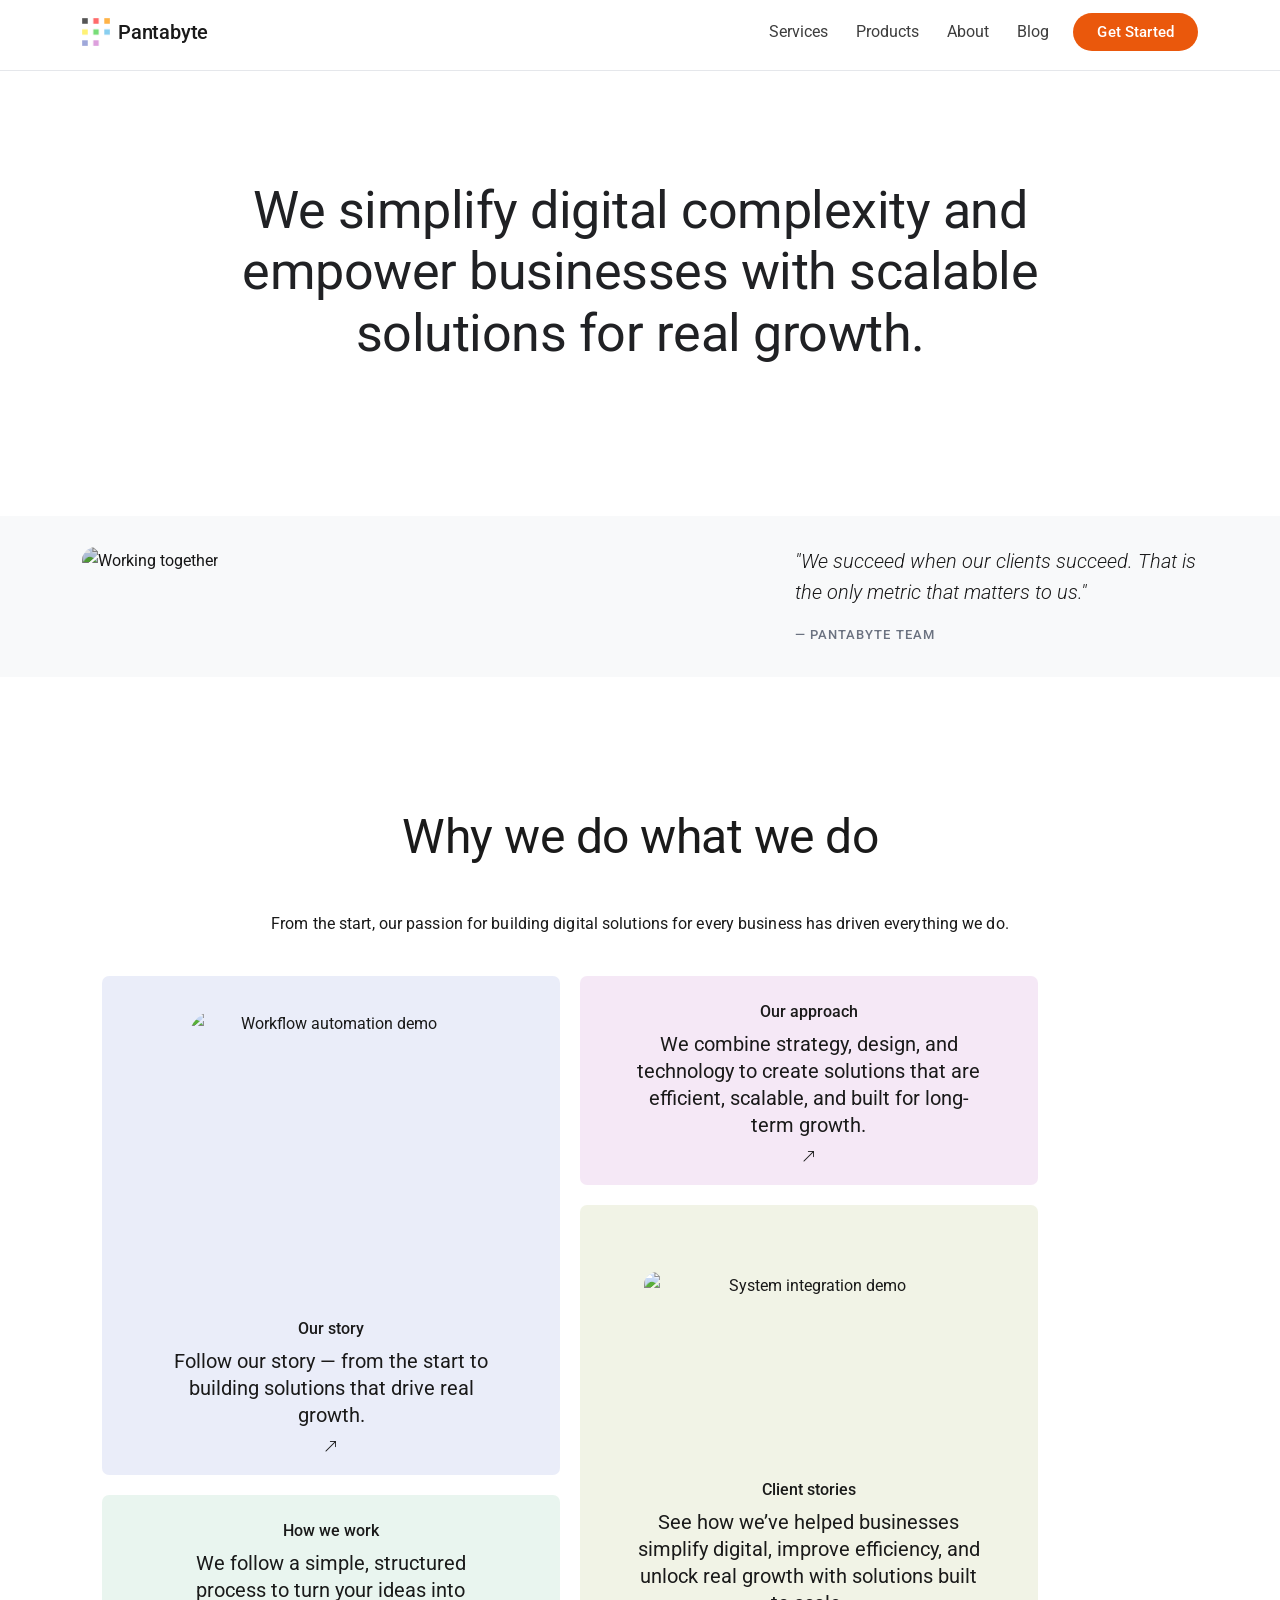
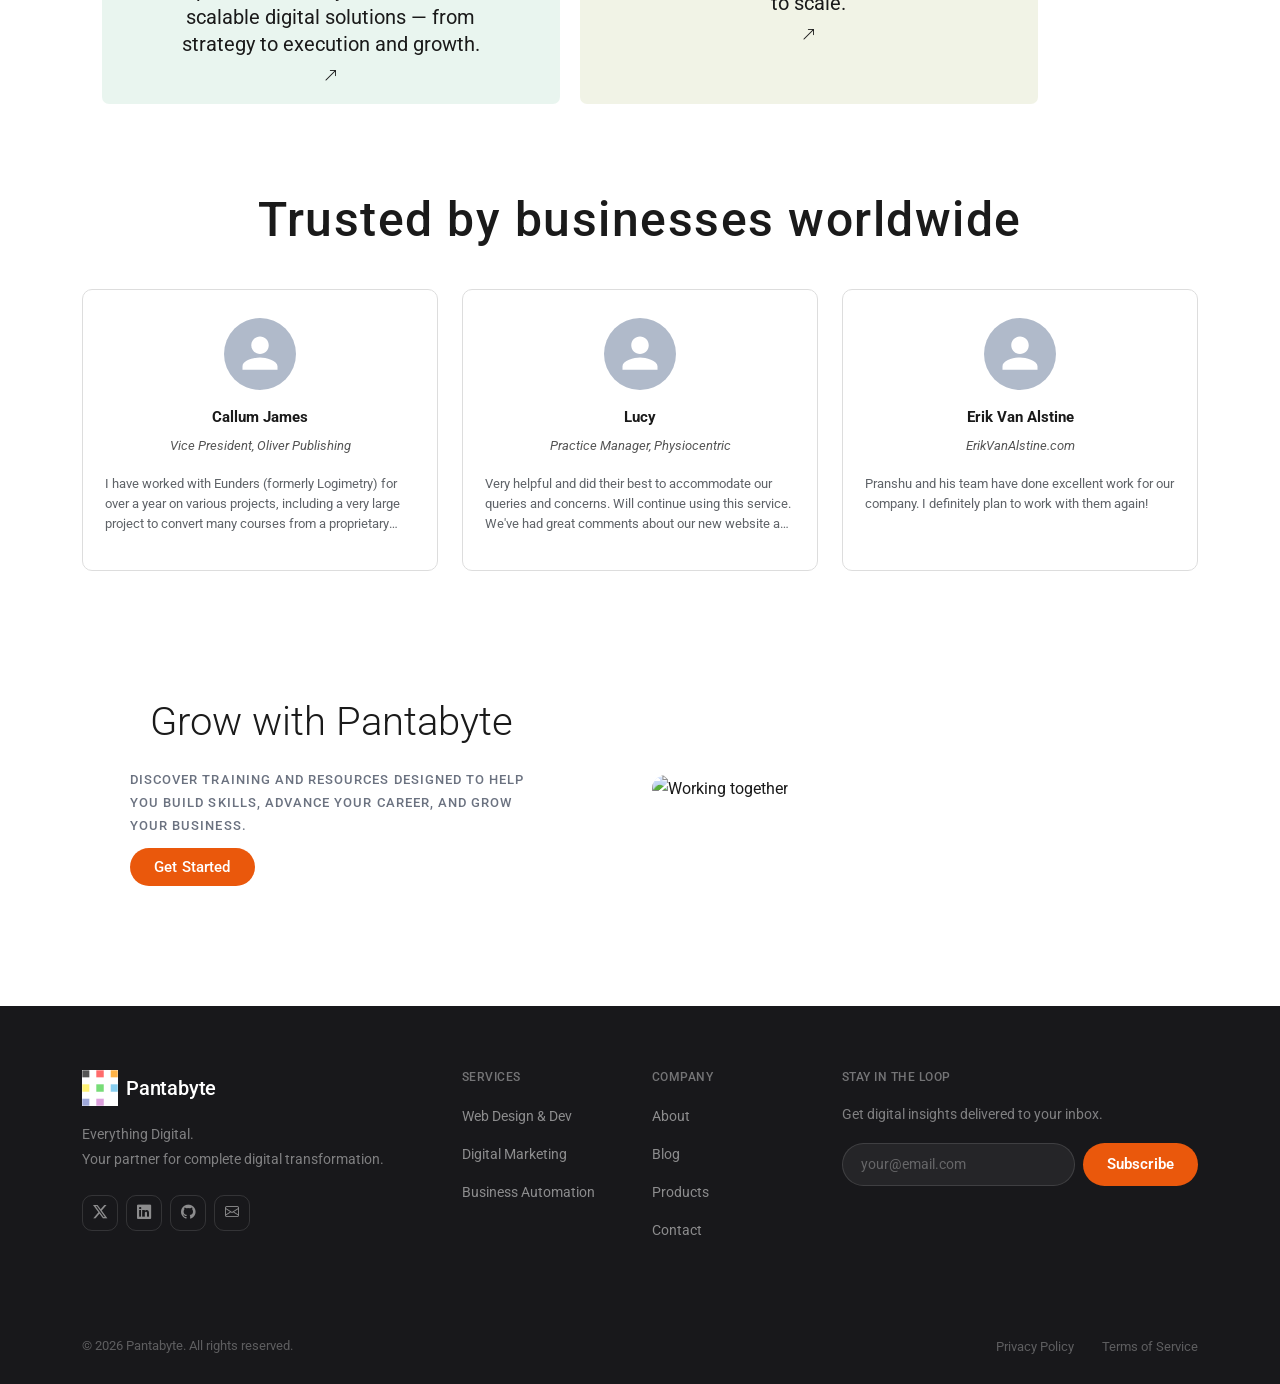
==== commit 551e26d6: "add our story & update about page" ====
--- a/about.html
+++ b/about.html
@@ -77,18 +77,20 @@
     <main class="pb-about-simple">
       <div class="container-xl">
         <div class="row justify-content-center">
-          <div class="col-lg-8">
-            <p class="pb-as-label reveal">About us</p>
-            <h1 class="pb-as-h1 reveal">
-              We help businesses grow<br /><em>digitally.</em>
-            </h1>
-            <p class="pb-as-lead reveal">
-              Pantabyte is a digital transformation partner — not just an
-              agency. We work alongside your team to build the web presence,
-              marketing systems, and automation infrastructure your business
-              needs to grow.
-            </p>
-          </div>
+          <section class="hero-section">
+            <div class="container">
+              <div class="row justify-content-center">
+                <div class="col-12">
+                  <h1 class="hero-headline">
+                    We <span class="c-blue">simplify</span> digital complexity
+                    and <span class="c-red">empower</span> businesses with
+                    <span class="c-green">scalable solutions</span> for
+                    <span class="c-yellow">real growth.</span>
+                  </h1>
+                </div>
+              </div>
+            </div>
+          </section>
         </div>
       </div>
 
@@ -114,8 +116,91 @@
           </div>
         </div>
       </div>
-
-      <div class="container-xl">
+      <!-- Bento -->
+      <div class="pb-product-category-about reveal">
+        <h2 class="pb-about-cat-title">Why we do what we do</h2>
+        <p class="pb-about-sub">
+          From the start, our passion for building digital solutions for every
+          business has driven everything we do.
+        </p>
+        <div class="page-wrap pb-bento-about">
+          <div class="bento-grid-about">
+            <article class="bento-card-about card-search">
+              <div class="media-frame media-search">
+                <img
+                  src="https://images.unsplash.com/reserve/LJIZlzHgQ7WPSh5KVTCB_Typewriter.jpg?q=80&w=696&auto=format&fit=crop&ixlib=rb-4.1.0&ixid=M3wxMjA3fDB8MHxwaG90by1wYWdlfHx8fGVufDB8fHx8fA%3D%3D"
+                  alt="Workflow automation demo"
+                />
+              </div>
+              <h3>Our story</h3>
+              <p>
+                Follow our story — from the start to building solutions that
+                drive real growth.
+              </p>
+              <a
+                href="our-story.html"
+                aria-label="Open Workflow Automation details"
+              >
+                <span class="pb-gcard-link">
+                  <i class="bi bi-arrow-up-right"></i>
+                </span>
+              </a>
+            </article>
+
+            <article class="bento-card-about card-works">
+              <h3>Our approach</h3>
+              <p>
+                We combine strategy, design, and technology to create solutions
+                that are efficient, scalable, and built for long-term growth.
+              </p>
+              <a href="contact.html" aria-label="Open AI Integration details">
+                <span class="pb-gcard-link">
+                  <i class="bi bi-arrow-up-right"></i>
+                </span>
+              </a>
+            </article>
+
+            <article class="bento-card-about card-ai">
+              <h3>How we work</h3>
+              <p>
+                We follow a simple, structured process to turn your ideas into
+                scalable digital solutions — from strategy to execution and
+                growth.
+              </p>
+              <a href="contact.html" aria-label="Open CRM Setup details">
+                <span class="pb-gcard-link">
+                  <i class="bi bi-arrow-up-right"></i>
+                </span>
+              </a>
+            </article>
+
+            <article class="bento-card-about card-lens">
+              <div class="media-frame justify-center mt-7 media-lens">
+                <img
+                  src="https://images.unsplash.com/photo-1628313388777-9b9a751dfc6a?q=80&w=1074&auto=format&fit=crop&ixlib=rb-4.1.0&ixid=M3wxMjA3fDB8MHxwaG90by1wYWdlfHx8fGVufDB8fHx8fA%3D%3D"
+                  alt="System integration demo"
+                />
+              </div>
+              <h3>Client stories</h3>
+              <p>
+                See how we’ve helped businesses simplify digital, improve
+                efficiency, and unlock real growth with solutions built to
+                scale.
+              </p>
+              <a
+                href="contact.html"
+                aria-label="Open System Integration details"
+              >
+                <span class="pb-gcard-link">
+                  <i class="bi bi-arrow-up-right"></i>
+                </span>
+              </a>
+            </article>
+          </div>
+        </div>
+      </div>
+      <!-- <div class="container-xl">
+
         <div class="row justify-content-center">
           <div class="col-lg-8">
             <h2 class="pb-as-h2 reveal">Our story</h2>
@@ -251,9 +336,101 @@
             </div>
           </div>
         </div>
+      </div> -->
+
+      <!-- carousel -->
+        <!-- <section class="carousel-section"> -->
+          <!-- <p class="carousel-label">Trusted by businesses worldwide</p> -->
+        
+          <!-- <div class="carousel-outer">
+            <div class="carousel-track" id="track1"></div>
+          </div>
+        
+           <div class="carousel-outer" style="margin-top:16px;">
+            <div class="carousel-track reverse" id="track2"></div>
+          </div>
+        </section> --> 
+        
+        <div class="container ">
+    <h2 class="carousel-label" >Trusted by businesses worldwide</h2>
+ 
+    <div class="row md-g-1 lg-g-4 testimonial">
+ 
+      <div class="col-12 col-sm-6 testimonial col-lg-4">
+        <div class="testimonial-card">
+          <div class="avatar-wrap">
+            <svg viewBox="0 0 24 24" xmlns="http://www.w3.org/2000/svg">
+              <path d="M12 12c2.76 0 5-2.24 5-5s-2.24-5-5-5-5 2.24-5 5 2.24 5 5 5zm0 2c-3.33 0-10 1.67-10 5v2h20v-2c0-3.33-6.67-5-10-5z"/>
+            </svg>
+          </div>
+          <p class="author-name">Callum James</p>
+          <p class="author-role">Vice President, Oliver Publishing</p>
+          <p class="c-card-desc">I have worked with Eunders (formerly Logimetry) for over a year on various projects, including a very large project to convert many courses from a proprietary format to SCORM. The Eunders team are excellent; they listen carefully and work quickly. They have great attention to detail. They work independently, but are prepared to ask for more direction when appropriate.</p>
+        </div>
+      </div>
+ 
+      <div class="col-12 col-sm-6 testimonial col-lg-4">
+        <div class="testimonial-card">
+          <div class="avatar-wrap">
+            <svg viewBox="0 0 24 24" xmlns="http://www.w3.org/2000/svg">
+              <path d="M12 12c2.76 0 5-2.24 5-5s-2.24-5-5-5-5 2.24-5 5 2.24 5 5 5zm0 2c-3.33 0-10 1.67-10 5v2h20v-2c0-3.33-6.67-5-10-5z"/>
+            </svg>
+          </div>
+          <p class="author-name">Lucy</p>
+          <p class="author-role">Practice Manager, Physiocentric</p>
+          <p class="c-card-desc">Very helpful and did their best to accommodate our queries and concerns. Will continue using this service. We've had great comments about our new website and feel that it is modern and reaches the correct demographic. Thank you.</p>
+        </div>
+      </div>
+
+      <div class="col-12 col-sm-6 testimonial col-lg-4">
+        <div class="testimonial-card">
+          <div class="avatar-wrap">
+            <svg viewBox="0 0 24 24" xmlns="http://www.w3.org/2000/svg">
+              <path d="M12 12c2.76 0 5-2.24 5-5s-2.24-5-5-5-5 2.24-5 5 2.24 5 5 5zm0 2c-3.33 0-10 1.67-10 5v2h20v-2c0-3.33-6.67-5-10-5z"/>
+            </svg>
+          </div>
+          <p class="author-name">Erik Van Alstine</p>
+          <p class="author-role">ErikVanAlstine.com</p>
+          <p class="c-card-desc">Pranshu and his team have done excellent work for our company. I definitely plan to work with them again!</p>
+        </div>
+      </div>
+ 
+    </div>
+  </div>
+
+        <!-- Grow with Pantabyte -->
+      <div class="pb-as-img-offset-about reveal">
+        <div class="container-xl">
+          <div class="row align-items-center">
+
+            <div class="col-lg-5 d-flex md-g-4 align-items-center">
+              <div class="pb-as-img-caption md-mb-5">
+                <h2 class="pb-about-caption-quote">
+                  Grow with Pantabyte
+                </h2>
+                <p class="pb-about-caption-attr">Discover training and resources designed to help you build skills, advance your career, and grow your business.</p>
+              <a 
+                href="contact.html"
+                class="btn pb-btn-primary-about-cta rounded-pill sm-py-4 sm-mb-5 sm-px-5 px-4 py-2"
+                >Get Started</a
+              >
+              </div>
+              
+            </div>
+
+            <div class="col-lg-6 ms-auto sm-mt-5">
+              <img
+                src="https://images.unsplash.com/photo-1522071820081-009f0129c71c?q=80&w=1470&auto=format&fit=crop&ixlib=rb-4.1.0&ixid=M3wxMjA3fDB8MHxwaG90by1wYWdlfHx8fGVufDB8fHx8fA%3D%3D"
+                alt="Working together"
+                class="w-100 rounded-4"
+              />
+            </div>
+
+            </div>
+          </div>
+        </div>
       </div>
     </main>
-
     <!-- Footer -->
     <footer class="pb-footer">
       <div class="container-xl">
--- a/style.css
+++ b/style.css
@@ -97,6 +97,17 @@
   font-size: 0.925rem;
   letter-spacing: 0.01em;
 }
+.pb-btn-primary-about-cta {
+  background: var(--orange);
+  border: none;
+  color: var(--white);
+  font-family: var(--font-display);
+  font-weight: 500;
+  font-size: 0.925rem;
+  margin-top: 10px;
+  margin-bottom: 20px;
+  letter-spacing: 0.01em;
+}
 
 .pb-btn-primary:hover,
 .pb-btn-primary:focus {
@@ -204,7 +215,7 @@
 .pb-eyebrow {
   display: inline-block;
   font-family: var(--font);
-  font-size: 1rem;
+  font-size: 1.275rem;
   font-weight: 400;
   letter-spacing: 0.01em;
   text-transform: none;
@@ -249,8 +260,8 @@
   background: var(--surface);
 }
 .pb-label {
-  font-family: var(--font);
-  font-size: 0.9375rem;
+  font-family: var(--font-display);
+  font-size: 1.25rem;
   font-weight: 500;
   letter-spacing: 0.01em;
   text-transform: none;
@@ -641,6 +652,15 @@
   letter-spacing: 0em;
   margin-bottom: 0;
 }
+@media (max-width: 768px) {
+  .pb-h2 {
+    text-align: center;
+  }
+  .pb-section-sub {
+    text-align: center;
+    margin-top: 9px;
+  }
+}
 
 /* CTA section */
 .pb-cta-section {
@@ -703,7 +723,7 @@
   border-color: var(--white);
 }
 
-/* Footer — Google-style */
+/* Footer */
 .pb-footer {
   background: #18181b;
   color: var(--white);
@@ -831,7 +851,7 @@
   line-height: 1.75;
   font-weight: 300;
   letter-spacing: 0em;
-  margin-bottom: 0;
+  margin-bottom: 40px;
 }
 
 /* Contact page */
@@ -1237,7 +1257,7 @@
 
 /* Products page */
 .pb-products-header {
-  padding: 120px 0 56px;
+  padding: 120px 0 0;
   background: var(--white);
   border-bottom: 1px solid var(--border);
 }
@@ -1263,7 +1283,7 @@
   color: var(--white) !important;
 }
 .pb-products-section {
-  padding: 64px 0 80px;
+  padding: 60px 0 80px;
   background: var(--surface);
 }
 .pb-product-cat-title {
@@ -1274,8 +1294,8 @@
   letter-spacing: -0.5px;
   text-align: center;
   color: var(--ink);
-  margin-bottom: 20px;
-  padding-bottom: 24px;
+  margin-top: 30px;
+  padding-bottom: 40px;
   /* border-bottom: 1px solid var(--border); */
 }
 .pb-product-card {
@@ -1284,6 +1304,14 @@
   border-radius: 24px !important;
   box-shadow: 0 2px 6px rgba(0, 0, 0, 0.08);
   transition: box-shadow 0.25s ease;
+}
+.pb-product-category-about {
+  padding-top: 30px;
+  padding-bottom: 55px;
+}
+.pb-product-category {
+  padding-top: 30px;
+  padding-bottom: 55px;
 }
 .pb-product-card:hover {
   box-shadow: 0 4px 12px rgba(0, 0, 0, 0.12);
@@ -1459,7 +1487,21 @@
   grid-template-rows: repeat(3, minmax(120px, auto));
   gap: 14px;
 }
-
+.bento-grid-about {
+  display: grid;
+  grid-template-columns: 1fr 1fr;
+  grid-template-columns: repeat(3, minmax(120px, auto));
+  gap: 20px;
+}
+
+.bento-card-about {
+  border-radius: 7px;
+  padding: 26px 24px 22px;
+  display: flex;
+  flex-direction: column;
+  align-items: center;
+  text-align: center;
+}
 .bento-card {
   border-radius: 7px;
   padding: 26px 24px 22px;
@@ -1468,7 +1510,6 @@
   align-items: center;
   text-align: center;
 }
-
 .card-search {
   grid-column: 1;
   grid-row: 1 / span 2;
@@ -1492,6 +1533,7 @@
 .card-lens {
   grid-column: 2;
   grid-row: 2 / span 2;
+  justify-content: center;
   background: rgba(234, 88, 12, 0.07);
 }
 
@@ -1531,6 +1573,12 @@
   aspect-ratio: 16 / 9;
 }
 
+.bento-card-about h3 {
+  margin: 0 0 10px;
+  font-size: 1rem;
+  letter-spacing: normal;
+  font-weight: 500;
+}
 .bento-card h3 {
   margin: 0 0 10px;
   font-size: 0.875rem;
@@ -1538,6 +1586,13 @@
   font-weight: 500;
 }
 
+.bento-card-about p {
+  margin: 0;
+  max-width: 86%;
+  font-size: 1.25rem;
+  line-height: 1.35;
+  font-weight: 400;
+}
 .bento-card p {
   margin: 0;
   max-width: 86%;
@@ -1548,7 +1603,13 @@
 
 .bento-card a {
   margin-top: 10px;
-  color: #1a73e8;
+  color: var(--orange-lt);
+  line-height: 0;
+  text-decoration: none;
+}
+.bento-card-about a {
+  margin-top: 10px;
+  color: var(--orange-lt);
   line-height: 0;
   text-decoration: none;
 }
@@ -1558,6 +1619,11 @@
   height: 24px;
   fill: currentColor;
 }
+.bento-card-about a svg {
+  width: 24px;
+  height: 24px;
+  fill: currentColor;
+}
 
 .card-works p,
 .card-ai p,
@@ -1565,6 +1631,19 @@
   max-width: 84%;
 }
 /* Automation bento colors (different palette from Web) */
+.pb-bento-about .card-search {
+  background: rgba(70, 101, 202, 0.115);
+}
+.pb-bento-about .card-works {
+  background: rgba(174, 70, 179, 0.12);
+}
+.pb-bento-about .card-ai {
+  background: rgba(41, 161, 97, 0.1);
+}
+.pb-bento-about .card-lens {
+  background: rgba(138, 153, 50, 0.12);
+}
+
 .pb-bento-automation .card-search {
   background: rgba(34, 197, 94, 0.12);
 }
@@ -1615,6 +1694,10 @@
     grid-template-columns: 1fr;
     grid-template-rows: auto;
   }
+  .bento-grid-about {
+    grid-template-columns: 1fr;
+    grid-template-rows: auto;
+  }
 
   .card-search,
   .card-works,
@@ -1879,6 +1962,68 @@
 }
 
 /* About page */
+
+.hero-section {
+  padding: 80px 24px;
+  background: #fff;
+  text-align: center;
+}
+.pb-about-sub {
+  font-family: var(--font);
+  font-size: 1rem;
+  line-height: 1.5;
+  font-weight: 400;
+  letter-spacing: 0.1px;
+  margin-top: 5px;
+  margin-bottom: 40px;
+  text-align: center;
+}
+.hero-headline {
+  font-family: var(--font-display);
+  font-size: 52px;
+  font-weight: 400;
+  line-height: 1.18;
+  letter-spacing: -0.5px;
+  color: #202124;
+  max-width: 820px;
+  margin: 0 auto;
+}
+.pb-about-cat-title {
+  font-family: var(--font);
+  font-size: 3rem;
+  line-height: 1.1666666667;
+  font-weight: 400;
+  letter-spacing: -0.5px;
+  text-align: center;
+  color: var(--ink);
+  margin-top: 30px;
+  padding-bottom: 7px;
+  /* border-bottom: 1px solid var(--border); */
+}
+/* .c-blue {
+  color: #4285f4;
+}
+.c-red {
+  color: #ea4335;
+}
+.c-green {
+  color: #34a853;
+}
+.c-yellow { 
+  color: #fbbc05;
+} */
+
+@media (max-width: 768px) {
+  .hero-headline {
+    font-size: 36px;
+  }
+}
+
+@media (max-width: 480px) {
+  .hero-headline {
+    font-size: 28px;
+  }
+}
 .pb-about-simple {
   padding-top: 100px;
   padding-bottom: 100px;
@@ -1947,6 +2092,9 @@
   margin: 56px 0 0;
 }
 .pb-as-img-offset {
+  background-color: #f8f9fae9;
+  padding-top: 30px;
+  padding-bottom: 30px;
   margin: 72px 0;
 }
 .pb-as-img-offset img {
@@ -1965,6 +2113,25 @@
   color: var(--ink);
   line-height: 1.55;
   margin-bottom: 16px;
+}
+.pb-about-caption-quote {
+  font-family: var(--font-display);
+  font-size: 2.5rem;
+  /* font-style: italic; */
+  font-weight: 300;
+  color: var(--ink);
+  line-height: 1.55;
+  margin-bottom: 16px;
+  margin-top: 20px;
+}
+.pb-about-caption-attr {
+  font-family: var(--font-display);
+  font-size: 0.82rem;
+  font-weight: 500;
+  letter-spacing: 0.08em;
+  text-transform: uppercase;
+  color: var(--muted);
+  margin-bottom: 0;
 }
 .pb-as-caption-attr {
   font-family: var(--font);
@@ -2031,6 +2198,286 @@
 }
 .pb-as-cta-btns {
   margin-top: 32px;
+}
+/* about page carousel  */
+
+.carousel-section {
+  padding-bottom: 100px;
+  background: #fff;
+  overflow: hidden;
+}
+
+.carousel-label {
+  font-family: var(--font-display);
+  font-size: 3rem;
+  font-weight: 500;
+  letter-spacing: 1.5px;
+  /* text-transform: uppercase; */
+  color: var(--ink);
+  text-align: center;
+  margin-bottom: 40px;
+}
+
+/* Track container*/
+.carousel-outer {
+  /* position: relative; */
+  display: flex;
+  align-items: center;
+  /* justify-content: center; */
+  flex-direction: row;
+  width: 90%;
+  overflow: hidden;
+}
+
+/* Fade edges */
+.carousel-outer::before,
+.carousel-outer::after {
+  content: "";
+  position: absolute;
+  top: 0;
+  bottom: 0;
+  width: 120px;
+  z-index: 2;
+  pointer-events: none;
+}
+/* .carousel-outer::before {
+  left: 0;
+  background: linear-gradient(to right, #ffffff 0%, transparent 100%);
+} */
+/* .carousel-outer::after {
+  right: 0;
+  background: linear-gradient(to left, #ffffff 0%, transparent 100%);
+} */
+
+/* Scrolling track */
+.carousel-track {
+  display: flex;
+  align-items: center;
+  gap: 16px;
+  width: max-content;
+  /* animation: scroll-left 30s linear infinite; */
+}
+
+.carousel-track:hover {
+  animation-play-state: paused;
+}
+
+/* Second row — opposite direction */
+.carousel-track.reverse {
+  animation: scroll-right 34s linear infinite;
+  margin-top: 16px;
+}
+
+.carousel-track.reverse:hover {
+  animation-play-state: paused;
+}
+
+/* @keyframes scroll-left {
+  0% {
+    transform: translateX(0);
+  }
+  100% {
+    transform: translateX(-50%);
+  }
+} */
+
+/* @keyframes scroll-right {
+  0% {
+    transform: translateX(-50%);
+  }
+  100% {
+    transform: translateX(0);
+  }
+} */
+
+h2 {
+  font-size: 2rem;
+  font-weight: 700;
+  text-align: center;
+  margin-bottom: 40px;
+}
+
+.testimonial {
+  margin-bottom: 50px;
+  /* padding-bottom: 80px; */
+}
+.testimonial-card {
+  border: 1px solid #ddd;
+  border-radius: 10px;
+  padding: 28px 22px 20px;
+  height: 100%;
+  display: flex;
+  flex-direction: column;
+  align-items: center;
+}
+
+/* Avatar circle */
+.avatar-wrap {
+  width: 72px;
+  height: 72px;
+  border-radius: 50%;
+  background: #b0baca;
+  display: flex;
+  align-items: center;
+  justify-content: center;
+  margin-bottom: 14px;
+  overflow: hidden;
+  flex-shrink: 0;
+}
+
+.avatar-wrap img {
+  width: 100%;
+  height: 100%;
+  object-fit: cover;
+}
+
+/* person silhouette SVG inside placeholder */
+.avatar-wrap svg {
+  width: 42px;
+  height: 42px;
+  fill: #fff;
+}
+
+.author-name {
+  font-size: 0.95rem;
+  font-weight: 700;
+  margin: 0 0 4px;
+  text-align: center;
+}
+
+.author-role {
+  font-size: 0.82rem;
+  font-style: italic;
+  color: #555;
+  margin: 0 0 16px;
+  text-align: center;
+}
+
+.testimonial-desc {
+  font-size: 0.82rem;
+  color: #333;
+  line-height: 1.65;
+  text-align: left;
+  margin-bottom: 0;
+  flex-grow: 1;
+  width: 100%;
+}
+
+.card-bottom {
+  width: 100%;
+  border-top: 1px solid #eee;
+  margin-top: 18px;
+  padding-top: 12px;
+  text-align: center;
+  font-size: 0.78rem;
+  color: #999;
+}
+
+.c-card {
+  flex: 0 0 auto;
+  width: 320px;
+  background: #fff;
+  border: 1px solid #dadce0;
+  border-radius: 16px;
+  padding: 24px 20px 20px;
+  cursor: default;
+  display: flex;
+  flex-direction: column;
+  align-items: center;
+  justify-self: center;
+  transition:
+    box-shadow 0.2s ease,
+    transform 0.2s ease,
+    border-color 0.2s ease;
+  user-select: none;
+}
+
+.c-card:hover {
+  box-shadow: 0 4px 18px rgba(0, 0, 0, 0.1);
+  transform: translateY(-2px);
+  border-color: #bdc1c6;
+}
+
+.profile-img {
+  width: 80px;
+  height: 80px;
+  border-radius: 50%;
+  object-fit: cover; /* VERY IMPORTANT */
+  margin-bottom: 16px;
+}
+
+.c-card-icon img {
+  width: 80px;
+  height: 80px;
+  border-radius: 50%;
+}
+
+.icon-blue {
+  background: #e8f0fe;
+}
+.icon-red {
+  background: #fce8e6;
+}
+.icon-green {
+  background: #e6f4ea;
+}
+.icon-yellow {
+  background: #fef7e0;
+}
+
+.c-card-title {
+  font-family: var(--font-display);
+  font-size: 15px;
+  font-weight: 500;
+  color: #202124;
+  margin-bottom: 6px;
+  line-height: 1.3;
+}
+.c-card-role {
+  font-family: var(--font);
+  font-size: 15px;
+  font-style: italic;
+  font-weight: 500;
+  color: #202124;
+  margin-bottom: 6px;
+  line-height: 1.3;
+}
+
+.c-card-desc {
+  display: -webkit-box;
+  -webkit-line-clamp: 3; /* number of lines */
+  -webkit-box-orient: vertical;
+  overflow: hidden;
+  font-size: 13px;
+  color: #5f6368;
+  line-height: 1.55;
+}
+
+.c-card-tag {
+  display: inline-block;
+  margin-top: 14px;
+  font-family: "Google Sans", sans-serif;
+  font-size: 11px;
+  font-weight: 500;
+  padding: 4px 10px;
+  border-radius: 100px;
+}
+
+.tag-blue {
+  background: #e8f0fe;
+  color: #1a65d6;
+}
+.tag-red {
+  background: #fce8e6;
+  color: #c5221f;
+}
+.tag-green {
+  background: #e6f4ea;
+  color: #137333;
+}
+.tag-yellow {
+  background: #fef7e0;
+  color: #b06000;
 }
 
 /* Responsive */
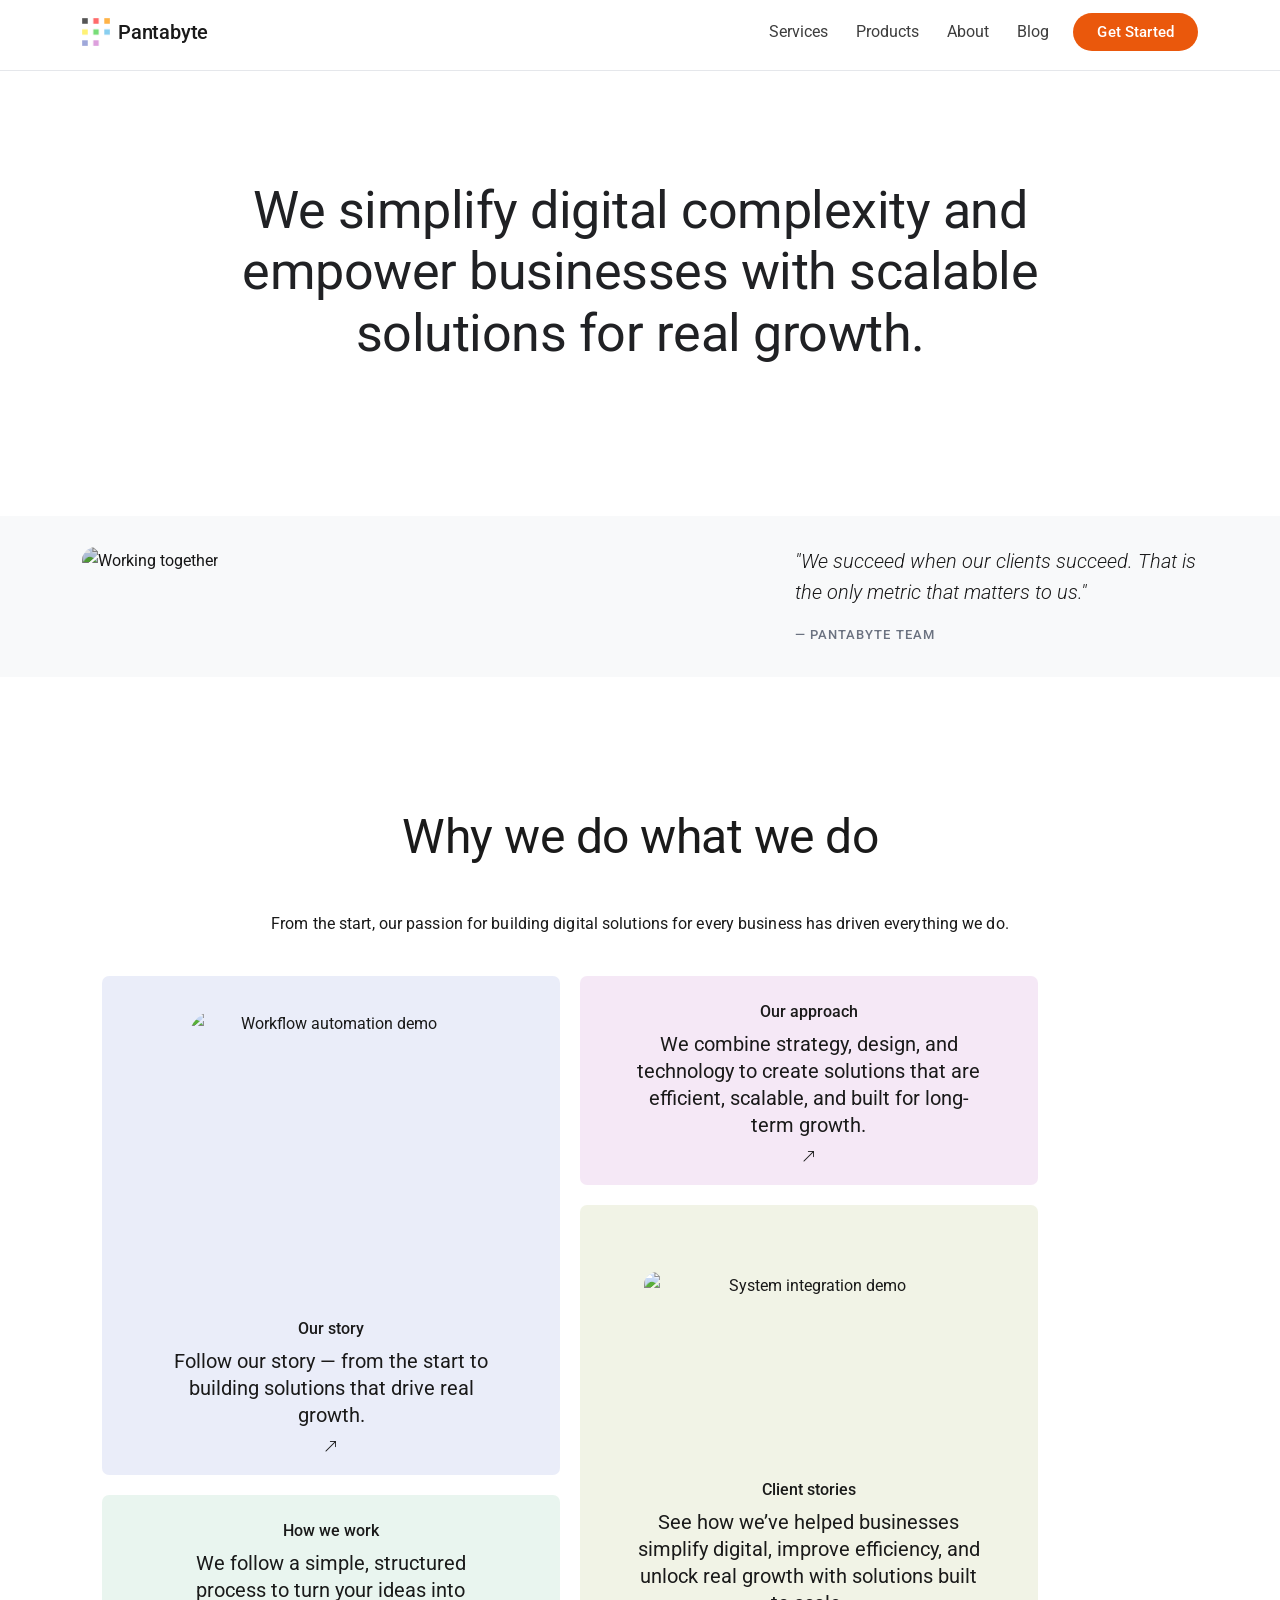
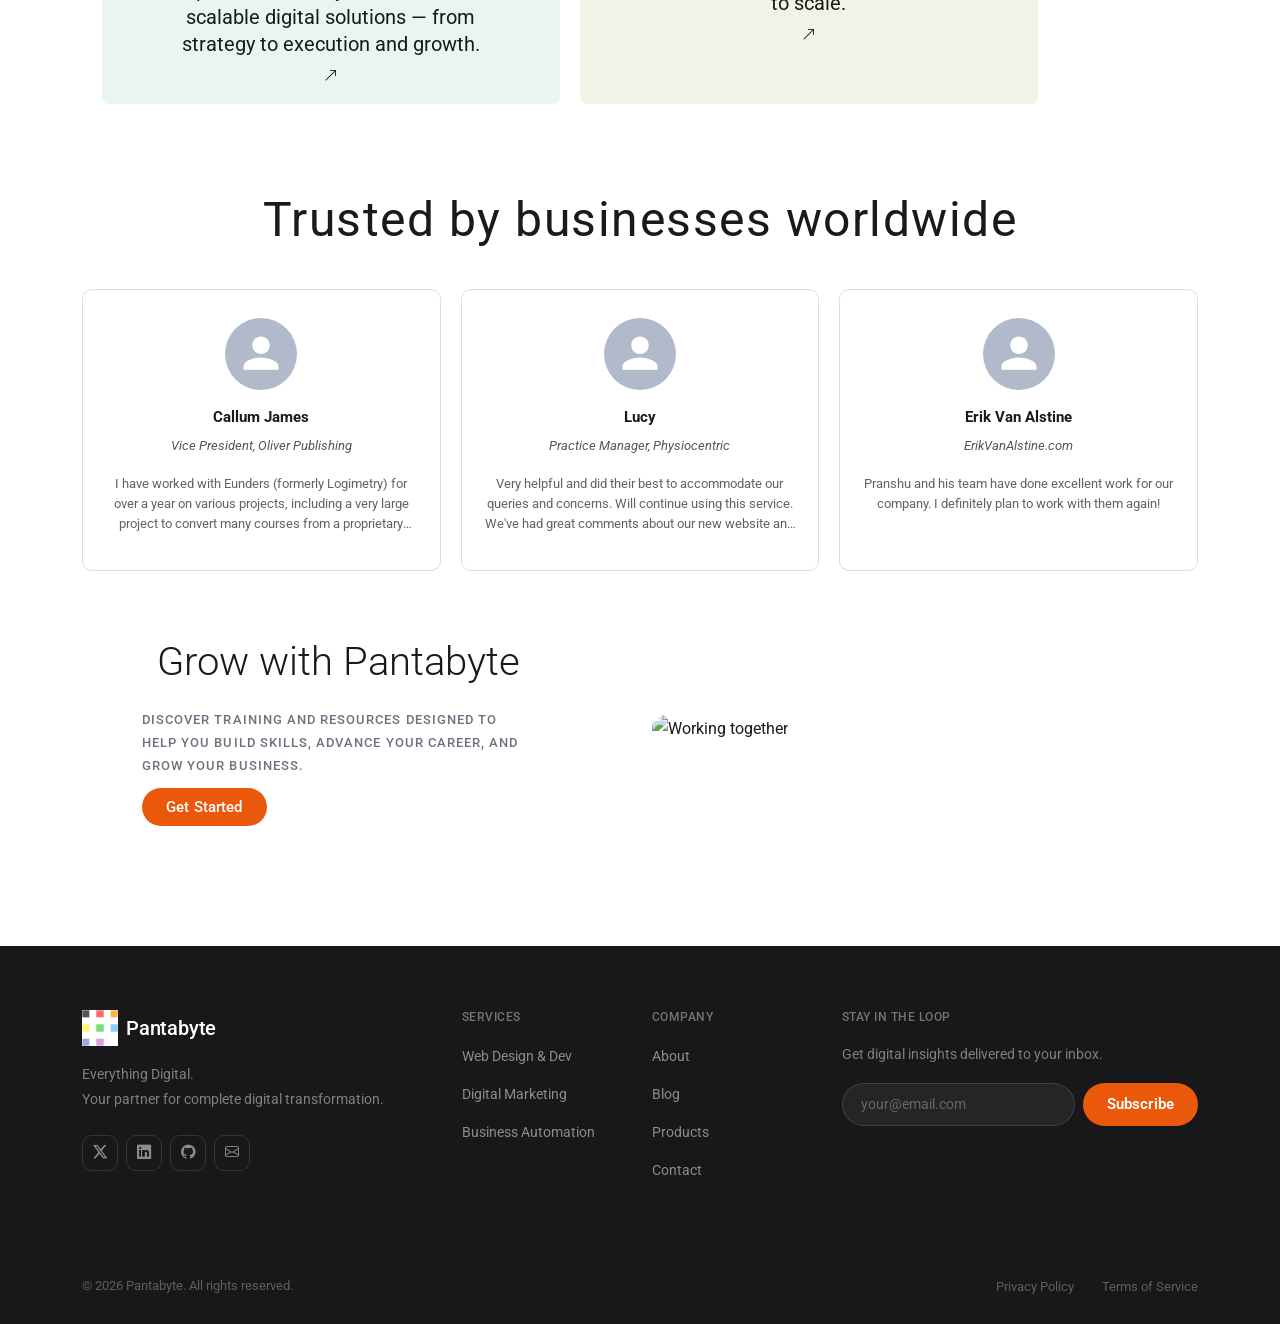
==== commit 588542ef: "first commit" ====
--- a/about.html
+++ b/about.html
@@ -339,22 +339,22 @@
       </div> -->
 
       <!-- carousel -->
-        <!-- <section class="carousel-section"> -->
-          <!-- <p class="carousel-label">Trusted by businesses worldwide</p> -->
-        
-          <!-- <div class="carousel-outer">
+      <!-- <section class="carousel-section"> -->
+      <!-- <p class="carousel-label">Trusted by businesses worldwide</p> -->
+
+      <!-- <div class="carousel-outer">
             <div class="carousel-track" id="track1"></div>
           </div>
         
            <div class="carousel-outer" style="margin-top:16px;">
             <div class="carousel-track reverse" id="track2"></div>
           </div>
-        </section> --> 
-        
-        <div class="container ">
-    <h2 class="carousel-label" >Trusted by businesses worldwide</h2>
- 
-    <div class="row md-g-1 lg-g-4 testimonial">
+        </section> -->
+
+      <div class="container">
+        <h2 class="carousel-label">Trusted by businesses worldwide</h2>
+
+        <!-- <div class="row md-g-1 lg-g-4 testimonial">
  
       <div class="col-12 col-sm-6 testimonial col-lg-4">
         <div class="testimonial-card">
@@ -396,36 +396,97 @@
       </div>
  
     </div>
-  </div>
-
+  </div> -->
+        <div class="testimonial-section">
+          <div class="testimonial-grid" id="testimonialTrack">
+            <div class="testimonial-card">
+              <div class="avatar-wrap">
+                <svg viewBox="0 0 24 24" xmlns="http://www.w3.org/2000/svg">
+                  <path
+                    d="M12 12c2.76 0 5-2.24 5-5s-2.24-5-5-5-5 2.24-5 5 2.24 5 5 5zm0 2c-3.33 0-10 1.67-10 5v2h20v-2c0-3.33-6.67-5-10-5z"
+                  />
+                </svg>
+              </div>
+              <p class="author-name">Callum James</p>
+              <p class="author-role">Vice President, Oliver Publishing</p>
+              <p class="c-card-desc">
+                I have worked with Eunders (formerly Logimetry) for over a year
+                on various projects, including a very large project to convert
+                many courses from a proprietary format to SCORM. The Eunders
+                team are excellent; they listen carefully and work quickly. They
+                have great attention to detail. They work independently, but are
+                prepared to ask for more direction when appropriate.
+              </p>
+            </div>
+
+            <div class="testimonial-card">
+              <div class="avatar-wrap">
+                <svg viewBox="0 0 24 24" xmlns="http://www.w3.org/2000/svg">
+                  <path
+                    d="M12 12c2.76 0 5-2.24 5-5s-2.24-5-5-5-5 2.24-5 5 2.24 5 5 5zm0 2c-3.33 0-10 1.67-10 5v2h20v-2c0-3.33-6.67-5-10-5z"
+                  />
+                </svg>
+              </div>
+              <p class="author-name">Lucy</p>
+              <p class="author-role">Practice Manager, Physiocentric</p>
+              <p class="c-card-desc">
+                Very helpful and did their best to accommodate our queries and
+                concerns. Will continue using this service. We've had great
+                comments about our new website and feel that it is modern and
+                reaches the correct demographic. Thank you.
+              </p>
+            </div>
+
+            <div class="testimonial-card">
+              <div class="avatar-wrap">
+                <svg viewBox="0 0 24 24" xmlns="http://www.w3.org/2000/svg">
+                  <path
+                    d="M12 12c2.76 0 5-2.24 5-5s-2.24-5-5-5-5 2.24-5 5 2.24 5 5 5zm0 2c-3.33 0-10 1.67-10 5v2h20v-2c0-3.33-6.67-5-10-5z"
+                  />
+                </svg>
+              </div>
+              <p class="author-name">Erik Van Alstine</p>
+              <p class="author-role">ErikVanAlstine.com</p>
+              <p class="c-card-desc">
+                Pranshu and his team have done excellent work for our company. I
+                definitely plan to work with them again!
+              </p>
+            </div>
+          </div>
+
+          <!-- Dots (mobile only) -->
+          <div class="carousel-dots" id="dots">
+            <span class="active"></span>
+            <span></span>
+            <span></span>
+          </div>
+        </div>
         <!-- Grow with Pantabyte -->
-      <div class="pb-as-img-offset-about reveal">
-        <div class="container-xl">
-          <div class="row align-items-center">
-
-            <div class="col-lg-5 d-flex md-g-4 align-items-center">
-              <div class="pb-as-img-caption md-mb-5">
-                <h2 class="pb-about-caption-quote">
-                  Grow with Pantabyte
-                </h2>
-                <p class="pb-about-caption-attr">Discover training and resources designed to help you build skills, advance your career, and grow your business.</p>
-              <a 
-                href="contact.html"
-                class="btn pb-btn-primary-about-cta rounded-pill sm-py-4 sm-mb-5 sm-px-5 px-4 py-2"
-                >Get Started</a
-              >
-              </div>
-              
-            </div>
-
-            <div class="col-lg-6 ms-auto sm-mt-5">
-              <img
-                src="https://images.unsplash.com/photo-1522071820081-009f0129c71c?q=80&w=1470&auto=format&fit=crop&ixlib=rb-4.1.0&ixid=M3wxMjA3fDB8MHxwaG90by1wYWdlfHx8fGVufDB8fHx8fA%3D%3D"
-                alt="Working together"
-                class="w-100 rounded-4"
-              />
-            </div>
-
+        <div class="pb-as-img-offset-about reveal">
+          <div class="container-xl">
+            <div class="row align-items-center">
+              <div class="col-lg-5 d-flex md-g-4 align-items-center">
+                <div class="pb-as-img-caption md-mb-5">
+                  <h2 class="pb-about-caption-quote">Grow with Pantabyte</h2>
+                  <p class="pb-about-caption-attr">
+                    Discover training and resources designed to help you build
+                    skills, advance your career, and grow your business.
+                  </p>
+                  <a
+                    href="contact.html"
+                    class="btn pb-btn-primary-about-cta rounded-pill sm-py-4 sm-mb-5 sm-px-5 px-4 py-2"
+                    >Get Started</a
+                  >
+                </div>
+              </div>
+
+              <div class="col-lg-6 ms-auto sm-mt-5">
+                <img
+                  src="https://images.unsplash.com/photo-1522071820081-009f0129c71c?q=80&w=1470&auto=format&fit=crop&ixlib=rb-4.1.0&ixid=M3wxMjA3fDB8MHxwaG90by1wYWdlfHx8fGVufDB8fHx8fA%3D%3D"
+                  alt="Working together"
+                  class="w-100 rounded-4"
+                />
+              </div>
             </div>
           </div>
         </div>
--- a/style.css
+++ b/style.css
@@ -301,6 +301,7 @@
   display: grid;
   grid-template-columns: repeat(3, 1fr);
   gap: 16px;
+  padding: 0 16px;
 }
 .pb-gcard {
   display: flex;
@@ -728,6 +729,7 @@
   background: #18181b;
   color: var(--white);
   padding-top: 64px;
+  /* padding-bottom: 2px; */
 }
 .pb-footer-top {
   padding-bottom: 48px;
@@ -855,6 +857,85 @@
 }
 
 /* Contact page */
+
+/* cards-grid */
+.cards-grid {
+  display: grid;
+  grid-template-columns: repeat(4, 1fr);
+  gap: 16px;
+  max-width: 1200px;
+  margin: 0 auto;
+  padding-bottom: 60px;
+}
+.card-header {
+  margin-top: 80px;
+  margin-bottom: 40px;
+  font-family: var(--font-display);
+  font-size: 2rem;
+  line-height: 1.2857142857;
+  font-weight: 400;
+  letter-spacing: normal;
+}
+
+.card {
+  border: 1px solid #e0e0e0;
+  border-radius: 12px;
+  padding: 24px 20px 20px;
+  display: flex;
+  flex-direction: column;
+  justify-content: space-between;
+  min-height: 160px;
+  cursor: pointer;
+  transition: box-shadow 0.2s;
+}
+
+.card:hover {
+  box-shadow: 0 2px 12px rgba(0, 0, 0, 0.08);
+}
+
+.card h3 {
+  font-size: 0.95rem;
+  font-weight: 500;
+  color: #1a1a1a;
+  line-height: 1.5;
+}
+
+.card-link {
+  align-self: flex-end;
+  margin-top: 16px;
+  color: #1a73e8;
+  text-decoration: none;
+  display: inline-flex;
+}
+
+.card-link svg {
+  width: 20px;
+  height: 20px;
+}
+
+/* Tablet: 2 columns */
+@media (max-width: 768px) {
+  .pb-contact-cat-title {
+    font-size: 0.5rem;
+    text-align: center;
+    padding: 0 12px;
+  }
+  .pb-contact-cat-title {
+    font-size: 1.5rem;
+    text-align: center;
+    padding: 0 12px;
+  }
+  .cards-grid {
+    grid-template-columns: repeat(2, 1fr);
+  }
+}
+
+/* Mobile: 1 column */
+@media (max-width: 480px) {
+  .cards-grid {
+    grid-template-columns: 1fr;
+  }
+}
 .pb-contact-box {
   background: var(--white);
   border: 1px solid var(--border);
@@ -1308,6 +1389,10 @@
 .pb-product-category-about {
   padding-top: 30px;
   padding-bottom: 55px;
+}
+.pb-product-category-contact {
+  margin-top: 100px;
+  /* padding-bottom: 10px; */
 }
 .pb-product-category {
   padding-top: 30px;
@@ -1487,6 +1572,41 @@
   grid-template-rows: repeat(3, minmax(120px, auto));
   gap: 14px;
 }
+.bento-grid-contact {
+  display: grid;
+  grid-template-columns: repeat(2, 1fr);
+  gap: 16px;
+  max-width: 1200px;
+  margin: 0 auto;
+}
+
+.bento-card-contact {
+  min-height: 320px;
+  border-radius: 12px;
+  padding: 40px 24px;
+  display: flex;
+  flex-direction: column;
+  justify-content: center;
+  align-items: center;
+  text-align: center;
+  height: 100%;
+  /* min-height: 240px; */
+}
+.bento-card-contact h3 {
+  font-family: var(--font-display);
+  font-size: 0.875rem;
+  line-height: 1.71429;
+  font-weight: 500;
+  letter-spacing: 0.5px;
+  text-transform: uppercase;
+}
+.bento-card-contact p {
+  font-family: var(--font-display);
+  font-size: 1.25rem;
+  line-height: 1.4;
+  font-weight: 400;
+  letter-spacing: normal;
+}
 .bento-grid-about {
   display: grid;
   grid-template-columns: 1fr 1fr;
@@ -1510,24 +1630,51 @@
   align-items: center;
   text-align: center;
 }
+.pb-bento-contact-card-search {
+  grid-column: 1;
+  background: rgba(59, 130, 246, 0.12);
+}
 .card-search {
-  grid-column: 1;
+  /* grid-column: 1; */
   grid-row: 1 / span 2;
   background: rgba(59, 130, 246, 0.12);
 }
 
+.pb-bento-contact-card-works {
+  /* grid-column: 2; */
+  background: rgba(234, 88, 12, 0.1);
+  justify-content: center;
+}
 .card-works {
-  grid-column: 2;
+  /* grid-column: 2; */
   grid-row: 1;
   background: rgba(234, 88, 12, 0.1);
   justify-content: center;
 }
 
+.pb-bento-contact-card-ai {
+  /* grid-column: 1; */
+  background: rgba(168, 85, 247, 0.12);
+  justify-content: center;
+}
 .card-ai {
   grid-column: 1;
   grid-row: 3;
   background: rgba(168, 85, 247, 0.12);
   justify-content: center;
+}
+
+.pb-bento-contact-card-lens {
+  /* grid-column: 2; */
+  justify-content: center;
+  background: rgba(234, 88, 12, 0.07);
+}
+
+@media (max-width: 992px) {
+  .bento-grid-contact {
+    grid-template-columns: 1fr;
+    grid-template-rows: auto;
+  }
 }
 
 .card-lens {
@@ -1631,6 +1778,19 @@
   max-width: 84%;
 }
 /* Automation bento colors (different palette from Web) */
+.pb-bento-contact .card-search {
+  background: rgba(70, 101, 202, 0.115);
+}
+.pb-bento-contact .card-works {
+  background: rgba(174, 70, 179, 0.12);
+}
+.pb-bento-contact .card-ai {
+  background: rgba(41, 161, 97, 0.1);
+}
+.pb-bento-contact .card-lens {
+  background: rgba(138, 153, 50, 0.12);
+}
+
 .pb-bento-about .card-search {
   background: rgba(70, 101, 202, 0.115);
 }
@@ -1698,6 +1858,10 @@
     grid-template-columns: 1fr;
     grid-template-rows: auto;
   }
+  .bento-grid-contact {
+    grid-template-columns: 1fr;
+    grid-template-rows: auto;
+  }
 
   .card-search,
   .card-works,
@@ -1978,6 +2142,16 @@
   margin-bottom: 40px;
   text-align: center;
 }
+.pb-contact-sub {
+  font-family: var(--font);
+  font-size: 1rem;
+  line-height: 1.5;
+  font-weight: 400;
+  letter-spacing: 0.1px;
+  margin-top: 0px;
+  margin-bottom: 40px;
+  text-align: center;
+}
 .hero-headline {
   font-family: var(--font-display);
   font-size: 52px;
@@ -1987,6 +2161,18 @@
   color: #202124;
   max-width: 820px;
   margin: 0 auto;
+}
+.pb-contact-cat-title {
+  font-family: var(--font);
+  font-size: 3rem;
+  line-height: 1.1666666667;
+  font-weight: 400;
+  letter-spacing: -0.5px;
+  text-align: center;
+  color: var(--ink);
+  margin-top: 30px;
+  padding-bottom: 7px;
+  /* border-bottom: 1px solid var(--border); */
 }
 .pb-about-cat-title {
   font-family: var(--font);
@@ -2208,9 +2394,9 @@
 }
 
 .carousel-label {
-  font-family: var(--font-display);
+  font-family: var(--font);
   font-size: 3rem;
-  font-weight: 500;
+  font-weight: 400;
   letter-spacing: 1.5px;
   /* text-transform: uppercase; */
   color: var(--ink);
@@ -2608,3 +2794,172 @@
 .reveal-d3 {
   transition-delay: 0.45s;
 }
+/* testimonial-grid */
+
+.testimonial-section {
+  width: 100%;
+  /* overflow: hidden; /* prevents any horizontal bleed */
+  /* padding: 0 24px;
+  border: #111827 1px solid; */
+}
+
+/* ── DESKTOP: 3-col grid ── */
+.testimonial-grid {
+  /* display: grid;
+  grid-template-columns: repeat(3, 1fr);
+  gap: 20px;
+  width: 100%;
+  max-width: 1100px;
+  /* margin: 0 auto;  */
+  padding-bottom: 40px;
+  display: grid;
+  grid-template-columns: repeat(3, 1fr);
+  gap: 20px;
+  width: 100%;
+}
+/* ── CARD ── */
+.testimonial-card {
+  /* border: 1px solid #ddd;
+  border-radius: 10px;
+  width: 400px;
+  padding: 28px 22px 20px;
+  display: flex;
+  flex-direction: column;
+  align-items: center;
+  text-align: center;
+  background: #fff; */
+  border: 1px solid #ddd;
+  border-radius: 10px;
+  padding: 28px 22px 20px;
+  display: flex;
+  flex-direction: column;
+  align-items: center;
+  text-align: center;
+  background: #fff;
+  min-width: 0; /* prevents grid blowout */
+  overflow: hidden;
+}
+
+.avatar-wrap {
+  width: 72px;
+  height: 72px;
+  border-radius: 50%;
+  background: #b0baca;
+  display: flex;
+  align-items: center;
+  justify-content: center;
+  margin-bottom: 14px;
+  flex-shrink: 0;
+}
+
+.avatar-wrap svg {
+  width: 42px;
+  height: 42px;
+  fill: #fff;
+}
+
+.author-name {
+  font-size: 0.95rem;
+  font-weight: 700;
+  margin: 0 0 4px;
+}
+
+.author-role {
+  font-size: 0.82rem;
+  font-style: italic;
+  color: #555;
+  margin: 0 0 16px;
+}
+
+.c-card-desc {
+  display: -webkit-box;
+  -webkit-line-clamp: 3; /* number of lines */
+  -webkit-box-orient: vertical;
+  overflow: hidden;
+  font-size: 13px;
+  color: #5f6368;
+  line-height: 1.55;
+}
+/* ── MOBILE: swipeable carousel ── */
+@media (max-width: 768px) {
+  .testimonial-grid {
+    display: flex;
+    overflow-x: auto;
+    scroll-snap-type: x mandatory;
+    -webkit-overflow-scrolling: touch;
+    gap: 16px;
+    padding-bottom: 16px;
+    scrollbar-width: none;
+    /* display: flex;
+    overflow-x: auto;
+    scroll-snap-type: x mandatory;
+    -webkit-overflow-scrolling: touch;
+    width: 320px;
+    gap: 16px;
+    padding-bottom: 12px;
+    scrollbar-width: none; */
+  }
+
+  .testimonial-grid::-webkit-scrollbar {
+    display: none; /* Chrome/Safari */
+  }
+
+  .testimonial-card {
+    min-width: 78vw;
+    width: 320px;
+    scroll-snap-align: start;
+    flex-shrink: 0;
+  }
+
+  /* dots indicator */
+  .carousel-dots {
+    display: flex;
+    justify-content: center;
+    gap: 8px;
+    margin-top: 16px;
+  }
+  .c-card-desc {
+    display: -webkit-box;
+    -webkit-line-clamp: 2; /* show only 4 lines */
+    -webkit-box-orient: vertical;
+    overflow: hidden;
+  }
+  .hero-section {
+    padding: 40px 10px;
+  }
+  .pb-as-img-offset {
+    margin-top: 40px 0;
+  }
+  .pb-about-cat-title {
+    font-size: 2rem;
+    margin-top: 0;
+    padding-bottom: 0;
+  }
+  .carousel-label {
+    font-size: 2rem;
+  }
+  .pb-about-caption-quote {
+    font-size: 2rem;
+  }
+  .carousel-dots span {
+    width: 8px;
+    height: 8px;
+    border-radius: 50%;
+    background: #ccc;
+    display: inline-block;
+    transition: background 0.3s;
+  }
+  .testimonial-grid {
+    margin-bottom: 10px;
+  }
+
+  .carousel-dots span.active {
+    background: #333;
+  }
+}
+
+@media (min-width: 769px) {
+  .carousel-dots {
+    display: none;
+  }
+}
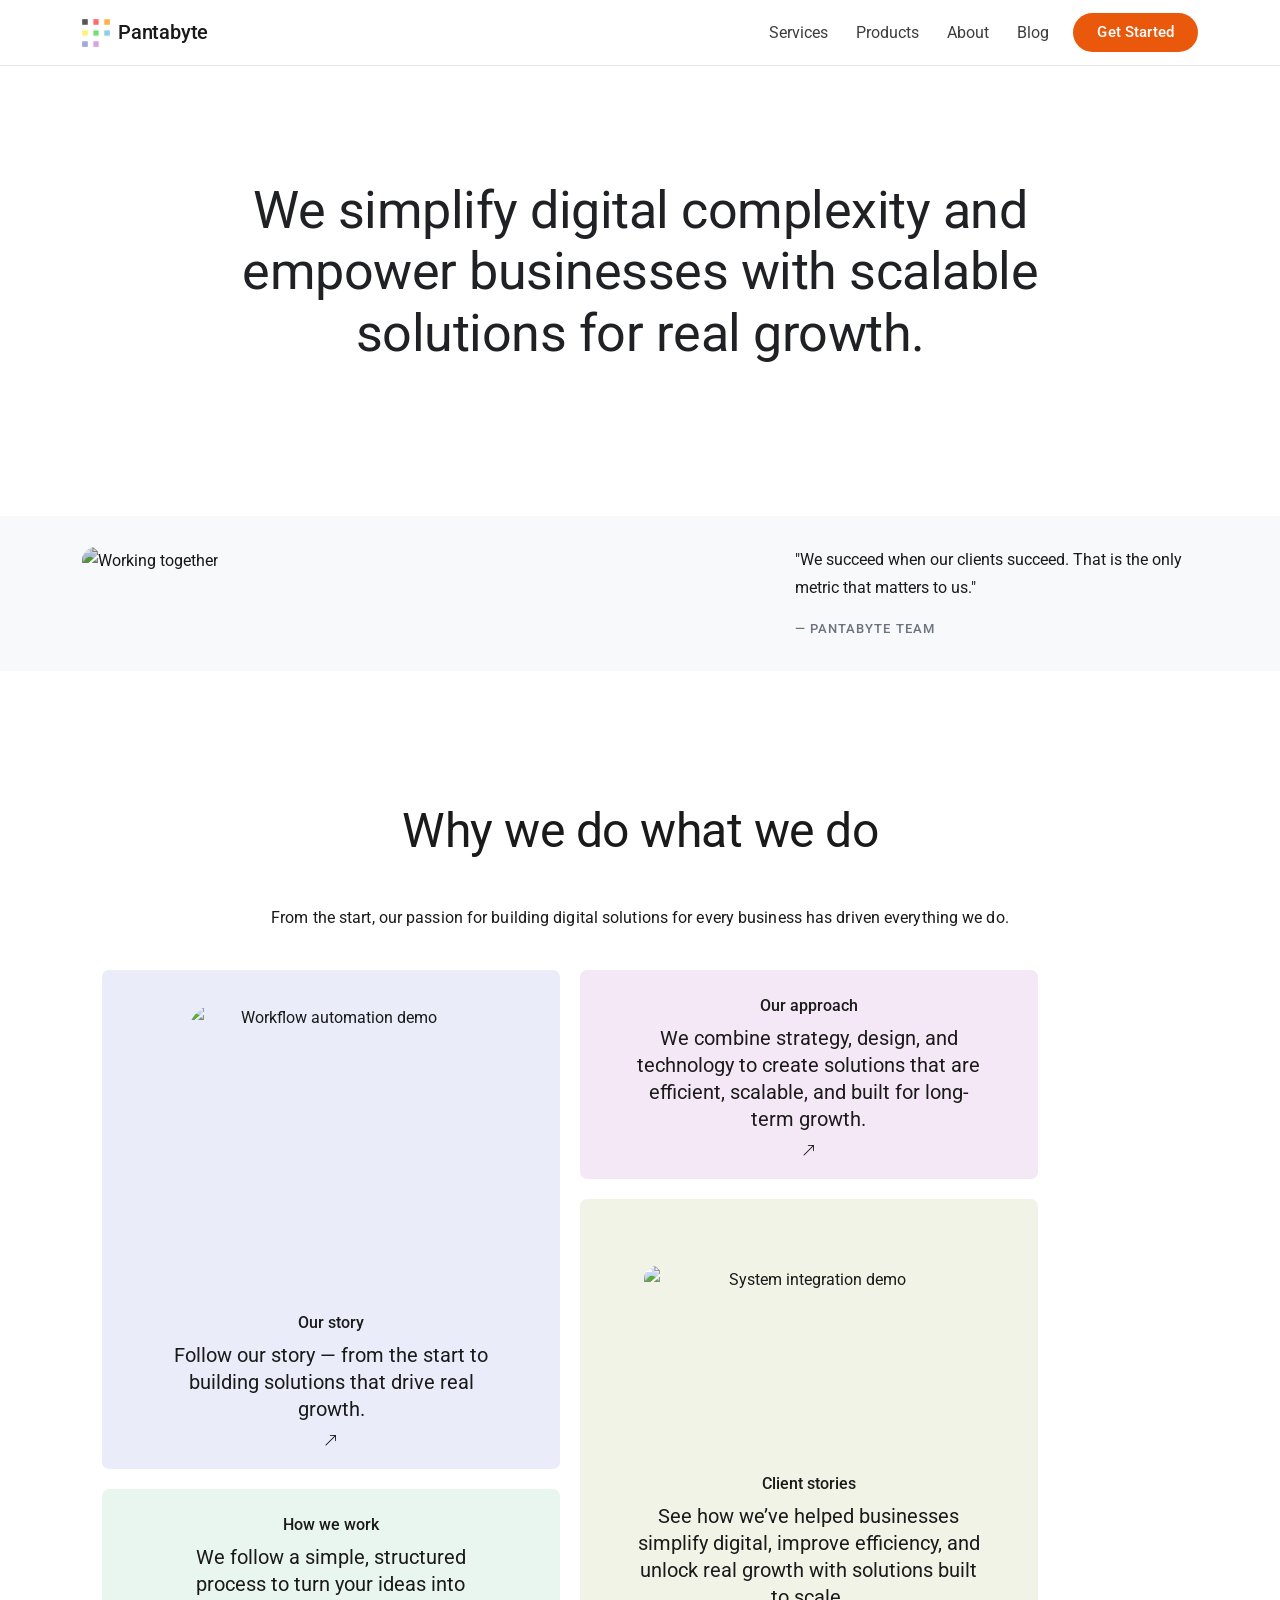
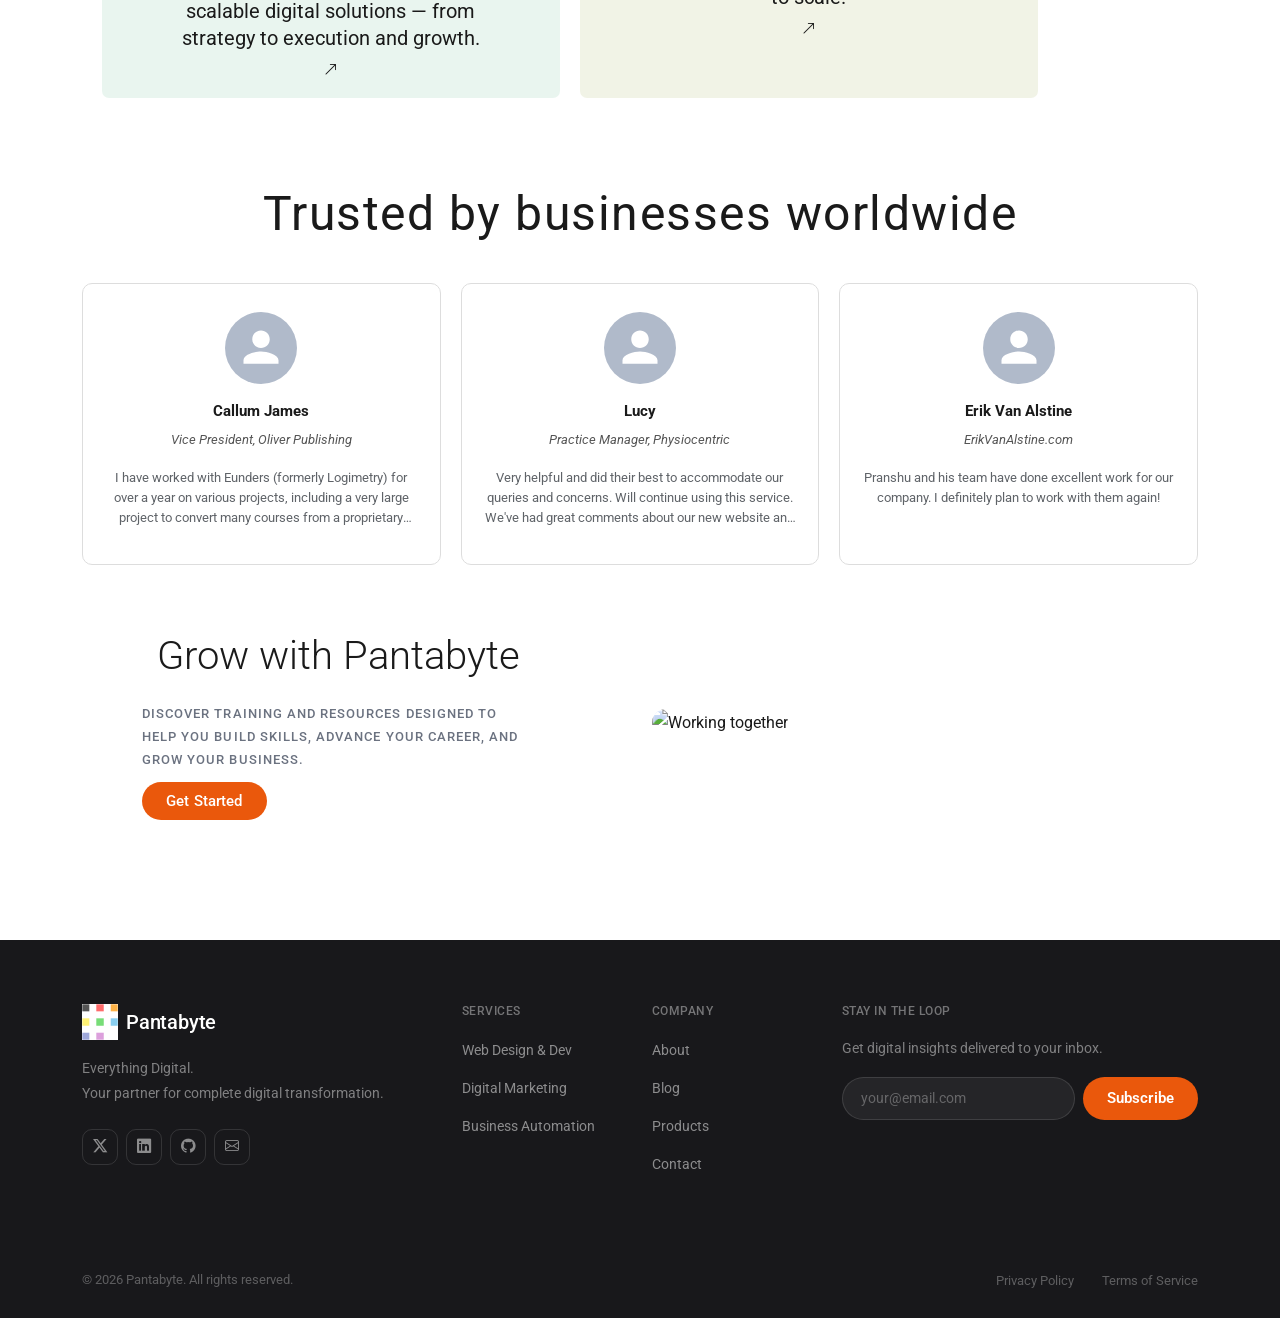
==== commit a141c435: "update contact page" ====
--- a/about.html
+++ b/about.html
@@ -21,6 +21,7 @@
       rel="stylesheet"
     />
     <link rel="stylesheet" href="style.css" />
+    <link rel="stylesheet" href="about.css" />
   </head>
   <body>
     <!-- Navbar -->
--- a/style.css
+++ b/style.css
@@ -52,14 +52,19 @@
   -webkit-backdrop-filter: blur(20px);
   border-bottom: 1px solid var(--border);
   padding-top: 0;
-  padding-bottom: 6px;
-  min-height: 62px;
-}
+  padding-bottom: 0;
+  min-height: 64px;
+}
+
 .pb-nav .container-xl {
   min-height: 64px;
   display: flex;
   align-items: center;
-}
+  flex-wrap: wrap;
+  padding-top: 10px;
+  padding-bottom: 10px;
+}
+
 .pb-nav-logo {
   height: 28px;
 }
@@ -110,6 +115,7 @@
 }
 
 .pb-btn-primary:hover,
+.pb-btn-primary-about-cta:hover,
 .pb-btn-primary:focus {
   background: var(--orange-lt);
   color: var(--white);
@@ -211,7 +217,20 @@
   z-index: 3;
   color: rgba(255, 255, 255, 0.4);
   font-size: 1rem;
-}
+  cursor: pointer;
+  animation: bounce 1.5s infinite;
+}
+
+@keyframes bounce {
+  0%,
+  100% {
+    transform: translateX(-50%) translateY(0);
+  }
+  50% {
+    transform: translateX(-50%) translateY(8px);
+  }
+}
+
 .pb-eyebrow {
   display: inline-block;
   font-family: var(--font);
@@ -602,7 +621,7 @@
 }
 
 /* Why choose */
-.pb-why-grid {
+/* .pb-why-grid {
   display: grid;
   grid-template-columns: 1fr 1fr;
   border: 1px solid var(--border);
@@ -661,7 +680,7 @@
     text-align: center;
     margin-top: 9px;
   }
-}
+} */
 
 /* CTA section */
 .pb-cta-section {
@@ -729,7 +748,7 @@
   background: #18181b;
   color: var(--white);
   padding-top: 64px;
-  /* padding-bottom: 2px; */
+  padding-bottom: 0 !important;
 }
 .pb-footer-top {
   padding-bottom: 48px;
@@ -929,6 +948,120 @@
     grid-template-columns: repeat(2, 1fr);
   }
 }
+.pb-contact-right .bento-grid-contact {
+  gap: 10px;
+  height: 100%;
+}
+
+.pb-contact-right .bento-card-contact {
+  min-height: 0; /* remove fixed height */
+  height: 100%;
+  padding: 16px 14px;
+  justify-content: center;
+}
+
+.pb-contact-right .bento-card-contact h3 {
+  font-size: 0.7rem;
+  margin-bottom: 6px;
+}
+
+.pb-contact-right .bento-card-contact p {
+  font-size: 0.82rem;
+  line-height: 1.4;
+  margin-bottom: 8px;
+}
+
+.pb-contact-right {
+  padding: 32px 24px !important;
+}
+
+.pb-contact-right .page-wrap {
+  margin: 0;
+  padding: 0;
+  width: 80%;
+  height: 100%;
+}
+/* Center form vertically */
+.pb-contact-left {
+  display: flex;
+  flex-direction: column;
+  padding: 40px 70px !important;
+  justify-content: center;
+}
+
+/* Smaller input fields */
+.pb-input {
+  font-size: 0.85rem !important;
+  padding: 8px 12px !important;
+}
+
+.pb-input-icon-pad {
+  padding-left: 32px !important;
+}
+
+.pb-input-icon {
+  font-size: 0.8rem;
+}
+
+/* Smaller label */
+.pb-form-label {
+  font-size: 0.78rem;
+  margin-bottom: 4px;
+}
+
+/* Smaller textarea */
+.pb-input[rows] {
+  rows: 3;
+  min-height: 80px;
+}
+
+/* Smaller send button */
+.pb-contact-left .btn-lg {
+  font-size: 0.9rem;
+  padding: 10px 20px !important;
+}
+
+/* Tighten gaps between fields */
+.pb-contact-left .d-flex.flex-column.gap-3 {
+  gap: 0.6rem !important;
+}
+
+/* Smaller title/subtitle */
+.pb-form-title {
+  font-size: clamp(1.4rem, 2.5vw, 1.8rem);
+}
+
+.pb-form-sub {
+  font-size: 0.82rem;
+  margin-bottom: 12px !important;
+}
+
+/* Fix form title alignment */
+.pb-form-title {
+  text-align: left;
+}
+
+@media (max-width: 991px) {
+  .pb-contact-right {
+    display: flex !important;
+    padding: 20px !important;
+  }
+
+  .pb-contact-right .bento-grid-contact {
+    grid-template-columns: 1fr 1fr;
+  }
+
+  .pb-contact-left {
+    border-left: none;
+    border-bottom: 1px solid var(--border);
+  }
+}
+
+@media (max-width: 580px) {
+  .pb-contact-right .bento-grid-contact {
+    grid-template-columns: 1fr;
+  }
+}
 
 /* Mobile: 1 column */
 @media (max-width: 480px) {
@@ -936,14 +1069,51 @@
     grid-template-columns: 1fr;
   }
 }
+
 .pb-contact-box {
   background: var(--white);
   border: 1px solid var(--border);
-}
+  width: 68%;
+  margin: 40px auto !important;
+}
+
+@media (max-width: 1200px) {
+  .pb-contact-box {
+    width: 85%;
+  }
+  .pb-contact-left,
+  .pb-contact-right {
+    padding: 32px 36px !important;
+  }
+}
+
+@media (max-width: 992px) {
+  .pb-contact-box {
+    width: 90%;
+  }
+  .pb-contact-left,
+  .pb-contact-right {
+    padding: 28px 24px !important;
+  }
+}
+
+@media (max-width: 576px) {
+  .pb-contact-box {
+    width: 95%;
+    margin: 20px auto !important;
+  }
+  .pb-contact-left,
+  .pb-contact-right {
+    padding: 24px 16px !important;
+  }
+}
+
 .pb-contact-left {
-  border-right: 1px solid var(--border);
+  border-left: 1px solid var(--border);
+  border-right: none;
 }
 .pb-contact-right {
+  padding: 40px 48px !important;
   background: #f8f9fa;
 }
 .pb-form-title {
@@ -1340,8 +1510,12 @@
 .pb-products-header {
   padding: 120px 0 0;
   background: var(--white);
-  border-bottom: 1px solid var(--border);
-}
+}
+.testimonial-grid {
+  touch-action: pan-x;
+  -webkit-overflow-scrolling: touch;
+}
+
 .pb-filter-btn {
   background: transparent;
   border: 1px solid var(--border);
@@ -1364,9 +1538,15 @@
   color: var(--white) !important;
 }
 .pb-products-section {
-  padding: 60px 0 80px;
+  padding: 60px 0 0;
   background: var(--surface);
-}
+  margin-bottom: 0;
+}
+
+.pb-products-section + .pb-cta-section {
+  margin-top: 0;
+}
+
 .pb-product-cat-title {
   font-family: var(--font);
   font-size: 3rem;
@@ -1377,7 +1557,6 @@
   color: var(--ink);
   margin-top: 30px;
   padding-bottom: 40px;
-  /* border-bottom: 1px solid var(--border); */
 }
 .pb-product-card {
   background: var(--white);
@@ -1556,9 +1735,9 @@
   background: transparent;
   padding: 0;
 }
-.pb-ms-dot.is-active {
+/* .pb-ms-dot.is-active {
   background: #111827;
-}
+ */
 /* Bento grid */
 .page-wrap {
   max-width: 1100px;
@@ -2291,7 +2470,7 @@
 .pb-as-img-caption {
   padding: 0 0 0 48px;
 }
-.pb-as-caption-quote {
+/* .pb-as-caption-quote {
   font-family: var(--font-display);
   font-size: 1.25rem;
   font-style: italic;
@@ -2299,7 +2478,7 @@
   color: var(--ink);
   line-height: 1.55;
   margin-bottom: 16px;
-}
+} */
 .pb-about-caption-quote {
   font-family: var(--font-display);
   font-size: 2.5rem;
